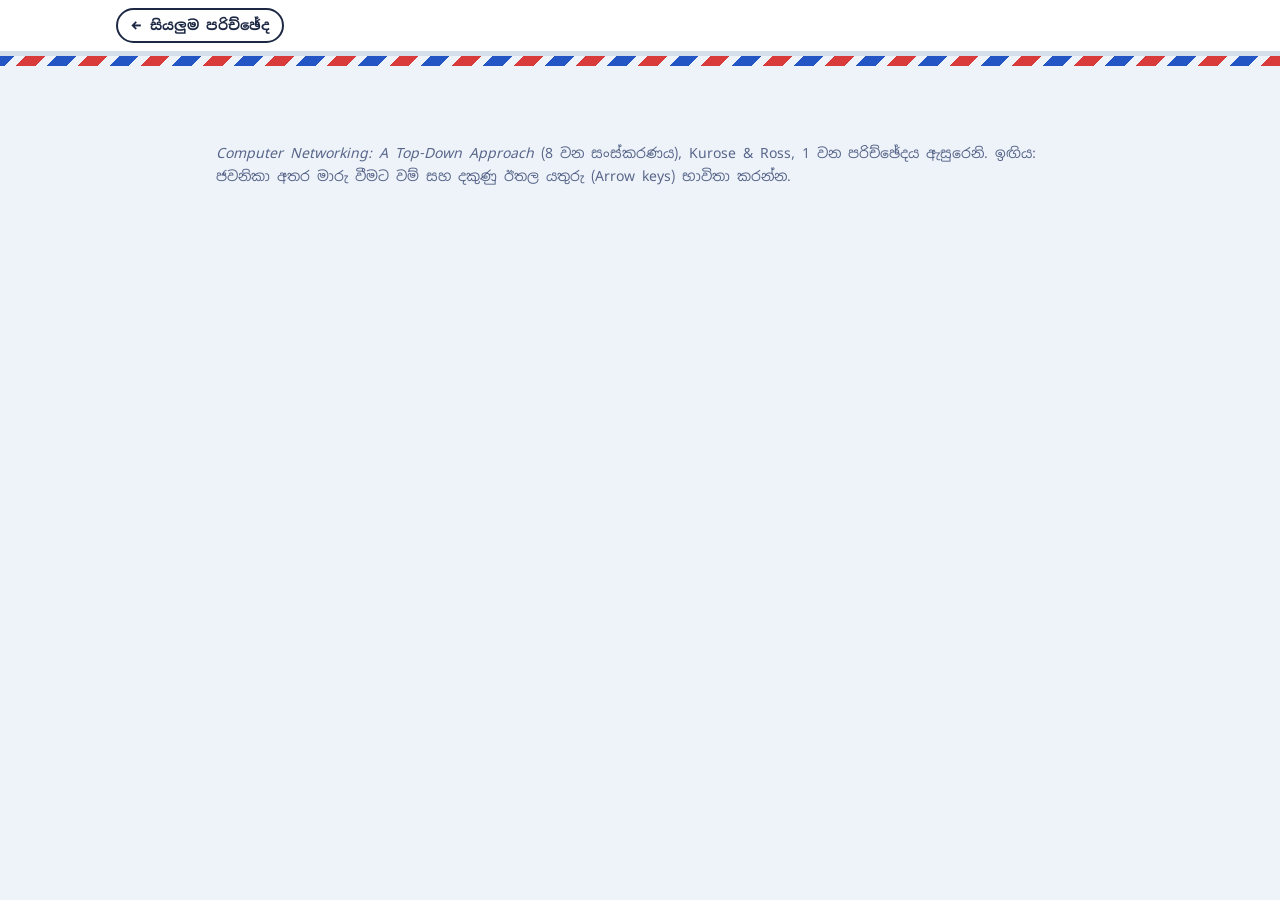
==== chapters/chapter1.html @ 5b32e83b "Update greeting from 'Hello' to 'Goodbye'" ====
<!doctype html><html lang="si"><head><meta charset=utf8><meta name=viewport content="width=device-width,initial-scale=1,viewport-fit=cover"><style>:root{color-scheme:light;box-sizing:border-box;padding-top:env(safe-area-inset-top,0px);padding-bottom:env(safe-area-inset-bottom,0px)}html{scroll-padding-top:env(safe-area-inset-top,0px)}body{margin:0;padding:0;font:14px -apple-system,BlinkMacSystemFont,sans-serif;background:#fff;color:#000}img{max-width:100%}[hidden]:not([hidden=until-found i]){display:none!important}</style>
<title>මහින්දගේ තැපැල් කාර්යාලය: 1 වන පරිච්ඡේදය</title>
<meta name="claude:viewport-fit-sides" content="cover">
<link rel="preconnect" href="https://fonts.googleapis.com">
<link rel="preconnect" href="https://fonts.gstatic.com" crossorigin>
<link rel="stylesheet" href="https://fonts.googleapis.com/css2?family=Familjen+Grotesk:wght@500;700&family=Noto+Sans+Sinhala:wght@400;500;700&family=JetBrains+Mono:wght@400;600&display=swap">
<style>
:root{
  --bg:#EEF3F9;--surface:#FFFFFF;--surface-2:#F6F9FD;--ink:#1D2944;--muted:#58668A;--line:#D5DEEB;
  --red:#D93A3A;--blue:#2356C4;--gold:#E9A92B;--green:#23946A;
  --red-soft:#FBE4E4;--blue-soft:#E2EAFB;--gold-soft:#FCF0D5;--green-soft:#DDF3EA;
  --shadow:0 2px 0 rgba(29,41,68,.08),0 14px 30px -14px rgba(29,41,68,.3);
  --f-display:"Familjen Grotesk","Noto Sans Sinhala",system-ui,sans-serif;
  --f-body:"Noto Sans Sinhala","Familjen Grotesk",system-ui,-apple-system,sans-serif;
  --f-stamp:"JetBrains Mono","Noto Sans Sinhala",ui-monospace,monospace;
}
@media (prefers-color-scheme: dark){
  :root:not([data-theme="light"]){
    --bg:#111827;--surface:#1A2336;--surface-2:#1F2A40;--ink:#E9EEF8;--muted:#9DAACA;--line:#2D3A55;
    --red:#FF6E6E;--blue:#79A2FF;--gold:#F4C35E;--green:#4CCB97;
    --red-soft:#3A1F27;--blue-soft:#1E2B4D;--gold-soft:#3A3020;--green-soft:#18352C;
    --shadow:0 2px 0 rgba(0,0,0,.3),0 14px 30px -14px rgba(0,0,0,.7);color-scheme:dark}
}
:root[data-theme="dark"]{
  --bg:#111827;--surface:#1A2336;--surface-2:#1F2A40;--ink:#E9EEF8;--muted:#9DAACA;--line:#2D3A55;
  --red:#FF6E6E;--blue:#79A2FF;--gold:#F4C35E;--green:#4CCB97;
  --red-soft:#3A1F27;--blue-soft:#1E2B4D;--gold-soft:#3A3020;--green-soft:#18352C;
  --shadow:0 2px 0 rgba(0,0,0,.3),0 14px 30px -14px rgba(0,0,0,.7);color-scheme:dark}
*{box-sizing:border-box}
@media (prefers-reduced-motion: reduce){*{animation:none!important;transition:none!important}}
body{background:var(--bg);color:var(--ink);font-family:var(--f-body);font-size:17px;line-height:1.65}
body::before{content:"";position:fixed;inset:0 0 auto;height:env(safe-area-inset-top,0px);z-index:10;background:var(--surface)}
h1,h2,h3,h4{font-family:var(--f-display);line-height:1.25;text-wrap:balance;margin:0;font-weight:700}
p{margin:0}
button{font:inherit;color:inherit}
:focus-visible{outline:3px solid var(--blue);outline-offset:2px;border-radius:6px}
.wrap{max-width:880px;margin:0 auto;padding-left:max(16px,env(safe-area-inset-left,0px));padding-right:max(16px,env(safe-area-inset-right,0px))}
.airmail{height:10px;background:repeating-linear-gradient(-45deg,var(--red) 0 14px,transparent 14px 22px,var(--blue) 22px 36px,transparent 36px 44px)}
.mono{font-family:var(--f-stamp)}
.num{font-variant-numeric:tabular-nums}
.term{font-weight:700;color:var(--blue)}
.formula{font-family:var(--f-stamp);font-weight:600;background:var(--blue-soft);color:var(--ink);padding:1px 7px;border-radius:6px}

.route{position:sticky;top:env(safe-area-inset-top,0px);z-index:20;background:var(--surface);border-bottom:1px solid var(--line)}
.route .bar{max-width:1080px;margin:0 auto;display:flex;align-items:center;gap:12px;padding-block:8px;padding-left:max(16px,env(safe-area-inset-left,0px));padding-right:max(16px,env(safe-area-inset-right,0px))}
.back{flex:none;text-decoration:none;font-weight:700;font-size:14px;color:var(--ink);border:2px solid var(--ink);border-radius:999px;padding:4px 12px;white-space:nowrap}
.back:hover{background:var(--blue-soft)}
.stops{display:flex;gap:4px;overflow-x:auto;scrollbar-width:none;flex:1;min-width:0}
.stops::-webkit-scrollbar{display:none}
.stops a{flex:none;text-decoration:none;color:var(--muted);font-weight:700;font-size:14px;padding:5px 11px;border-radius:999px;border:1.5px solid transparent;display:flex;align-items:center;gap:6px}
.stops a .dot{width:9px;height:9px;border-radius:50%;border:2px solid currentColor}
.stops a.done .dot{background:var(--green);border-color:var(--green)}
.stops a.here{color:var(--blue);border-color:var(--blue);background:var(--blue-soft)}
.progress{height:4px;background:var(--line)}
.progress i{display:block;height:100%;background:var(--red);transition:width .4s}

main{padding-block:26px 40px}
.scene{animation:enter .45s cubic-bezier(.2,.8,.2,1)}
@keyframes enter{from{opacity:0;transform:translateY(14px)}to{opacity:1;transform:none}}
.act{font-family:var(--f-stamp);text-transform:uppercase;letter-spacing:.08em;font-size:13px;color:var(--red);font-weight:700}
.scene h2{font-size:clamp(26px,4.2vw,36px);margin-top:4px}
.narr{display:grid;grid-template-columns:78px 1fr;gap:12px;align-items:end;margin-top:18px}
.narr .pip{width:78px}
.bubble{background:var(--gold-soft);border:2px solid var(--gold);border-radius:18px 18px 18px 4px;padding:12px 16px;font-weight:500;line-height:1.55}
.bubble b{font-weight:700}
.ask{margin-top:18px;background:var(--surface);border-radius:18px;box-shadow:var(--shadow);overflow:hidden}
.ask .q{padding:16px 18px 6px;font-family:var(--f-display);font-size:20px;font-weight:700}
.ask .opts{display:flex;flex-wrap:wrap;gap:8px;padding:8px 18px 16px}
.opt{cursor:pointer;border:2px solid var(--line);background:var(--surface-2);border-radius:12px;padding:8px 14px;font-weight:700;font-size:15.5px;text-align:left}
.opt:hover:not([disabled]){border-color:var(--blue)}
.opt[disabled]{cursor:default}
.opt.right{border-color:var(--green);background:var(--green-soft)}
.opt.wrong{border-color:var(--red);background:var(--red-soft)}
.opt.picked{border-color:var(--blue);background:var(--blue-soft)}
.ask .fb{padding:0 18px 16px;font-weight:700}
.ask .skip{cursor:pointer;background:none;border:0;color:var(--muted);text-decoration:underline;font-size:14px;font-weight:700;padding:0 18px 14px}
.reveal{margin-top:18px;display:flex;flex-direction:column;gap:16px;animation:unfold .55s cubic-bezier(.2,.8,.2,1)}
@keyframes unfold{from{opacity:0;transform:translateY(-10px) scaleY(.96);transform-origin:top}to{opacity:1;transform:none}}
.card{background:var(--surface);border-radius:18px;padding:20px;box-shadow:var(--shadow);min-width:0}
.card h3{font-size:20px;margin-bottom:8px}
.card .sub{color:var(--muted);font-size:15px;margin-bottom:10px}
.card p+p{margin-top:10px}
.card ul{margin:8px 0 0;padding-left:20px}
.card li+li{margin-top:4px}
.analogy{display:flex;gap:10px;align-items:flex-start;background:var(--gold-soft);border-radius:12px;padding:10px 12px;font-size:15.5px;line-height:1.5}
.analogy::before{content:"";flex:none;width:26px;height:18px;margin-top:2px;border-radius:3px;background:linear-gradient(155deg,transparent 48%,var(--gold) 49% 55%,transparent 56%),linear-gradient(25deg,transparent 48%,var(--gold) 49% 55%,transparent 56%),var(--surface);border:2px solid var(--gold)}
.keyidea{border-left:5px solid var(--blue);background:var(--blue-soft);border-radius:0 14px 14px 0;padding:12px 16px;font-weight:700}
.scene-nav{margin-top:26px;display:flex;justify-content:space-between;align-items:center;gap:10px;flex-wrap:wrap;border-top:2px dashed var(--line);padding-top:16px}
.scene-nav .count{font-family:var(--f-stamp);font-weight:700;color:var(--muted)}
.btn{cursor:pointer;border:2px solid var(--ink);background:var(--surface);border-radius:12px;padding:8px 16px;font-weight:700;font-size:15.5px;box-shadow:0 3px 0 var(--ink);transition:transform .08s,box-shadow .08s;text-decoration:none;color:var(--ink);display:inline-block}
.btn:hover{background:var(--surface-2)}
.btn:active{transform:translateY(3px);box-shadow:0 0 0 var(--ink)}
.btn.primary{background:var(--red);border-color:var(--red);color:#fff;box-shadow:0 3px 0 color-mix(in srgb,var(--red) 55%,#000)}
.btn.blue{background:var(--blue);border-color:var(--blue);color:#fff;box-shadow:0 3px 0 color-mix(in srgb,var(--blue) 55%,#000)}
.btn.small{padding:6px 12px;font-size:14px;border-radius:10px}
.btn[disabled]{opacity:.4;cursor:not-allowed}
.btn.pulse{animation:pulse 1.6s ease-in-out infinite}
@keyframes pulse{50%{box-shadow:0 3px 0 color-mix(in srgb,var(--red) 55%,#000),0 0 0 6px color-mix(in srgb,var(--red) 25%,transparent)}}

.pip{width:100%;height:auto;display:block;cursor:pointer}
.pip .arm{transform-origin:86px 92px;animation:wave 2.6s ease-in-out infinite}
.pip .bob{animation:bob 2.6s ease-in-out infinite}
@keyframes wave{0%,60%,100%{transform:rotate(0)}70%{transform:rotate(-22deg)}80%{transform:rotate(6deg)}90%{transform:rotate(-16deg)}}
@keyframes bob{0%,100%{transform:translateY(0)}50%{transform:translateY(-3px)}}
.pip.cheer .bob{animation:jump .5s ease 2}
@keyframes jump{50%{transform:translateY(-12px)}}

.cover{display:grid;grid-template-columns:1fr 220px;gap:24px;align-items:center;background:var(--surface);border-radius:22px;box-shadow:var(--shadow);overflow:hidden}
.cover .txt{padding:28px 0 28px 28px}
.cover h1{font-size:clamp(30px,5vw,48px);font-weight:700;margin-top:6px}
.cover h1 em{font-style:normal;color:var(--blue)}
.cover .lede{margin-top:12px;color:var(--muted);font-size:17.5px;max-width:52ch}
.cover .go{margin-top:20px;display:flex;gap:10px;flex-wrap:wrap}
.cover .art{padding:20px 24px 20px 0}
.cast{display:grid;grid-template-columns:repeat(auto-fit,minmax(150px,1fr));gap:10px;margin-top:18px}
.cast div{background:var(--surface);border:1.5px dashed var(--line);border-radius:12px;padding:10px 12px;font-size:14px;line-height:1.4}
.cast b{display:block;font-family:var(--f-display);font-size:16px;font-weight:700}
.cast span{color:var(--muted)}

.journey{background:var(--surface);border-radius:18px;box-shadow:var(--shadow);padding:16px 16px 14px}
.journey h3{font-size:19px;margin:2px 4px 6px}
.jv{overflow-x:auto;border-radius:12px;background:var(--surface-2)}
.jv svg{display:block;width:100%;min-width:560px;height:auto}
.jv text{font-family:var(--f-body);font-weight:700;fill:var(--ink)}
.jv .lbl{font-family:var(--f-display);font-weight:700;font-size:14px}
.jv .sublbl{font-size:12px;fill:var(--muted);font-weight:500}
.jv .lnk{stroke:var(--muted);stroke-width:3;stroke-dasharray:7 7;fill:none;opacity:.7}
.jv .lnk.hot{stroke:var(--red);opacity:1;animation:march .6s linear infinite}
@keyframes march{to{stroke-dashoffset:-14}}
.jv .lnklbl{font-size:12px;fill:var(--muted);font-weight:700}
.jv .shape{fill:var(--surface);stroke:var(--ink);stroke-width:2.5}
.jv .shape.soft{fill:var(--blue-soft);stroke:var(--blue)}
.jv .shape.danger{fill:var(--red-soft);stroke:var(--red)}
.jv .roofbar{fill:var(--blue)}
.jv .envbox{fill:var(--surface);stroke:var(--red);stroke-width:2.5}
.jv .envflap{fill:none;stroke:var(--red);stroke-width:2.5;stroke-linejoin:round}
.jv .envlbl{font-family:var(--f-stamp);font-size:12.5px;font-weight:700;fill:var(--ink);paint-order:stroke;stroke:var(--surface-2);stroke-width:5px;stroke-linejoin:round}
.jv .fxt{font-size:12.5px;font-weight:700}
.jv .pop{animation:popin .35s ease}
@keyframes popin{from{opacity:0}to{opacity:1}}
.jcap{margin-top:12px;background:var(--blue-soft);border-radius:12px;padding:12px 14px;min-height:76px;line-height:1.55}
.jcap b.n{color:var(--blue)}
.jnav{display:flex;justify-content:space-between;align-items:center;gap:10px;margin-top:12px;flex-wrap:wrap}
.dots{display:flex;gap:6px;flex-wrap:wrap}
.dots i{width:10px;height:10px;border-radius:50%;background:var(--line)}
.dots i.on{background:var(--red)}
.jbtns{display:flex;gap:8px}

.chips{display:flex;flex-wrap:wrap;gap:8px}
.chip{cursor:pointer;border:2px solid var(--line);background:var(--surface-2);border-radius:999px;padding:6px 14px;font-weight:700;font-size:14.5px}
.chip:hover{border-color:var(--blue)}
.chip[aria-pressed="true"]{border-color:var(--blue);background:var(--blue);color:#fff}
.detail{margin-top:12px;border-left:4px solid var(--red);background:var(--surface-2);border-radius:0 12px 12px 0;padding:12px 14px;min-height:90px;animation:popin .3s}
.detail h4{font-size:18px;margin-bottom:4px}
.dict{display:grid;grid-template-columns:repeat(auto-fit,minmax(170px,1fr));gap:8px}
.dict div{background:var(--surface-2);border-radius:10px;padding:8px 12px;font-size:14.5px;line-height:1.4}
.dict b{display:block;font-family:var(--f-display);font-weight:700;font-size:16px}
.dict span{color:var(--muted)}
.ctrl{display:grid;grid-template-columns:190px 1fr 100px;gap:10px;align-items:center;margin-top:8px;font-size:15px}
.ctrl label{font-weight:700}
.ctrl output{font-family:var(--f-stamp);font-weight:700;text-align:right}
input[type=range]{width:100%;accent-color:var(--blue)}
input[type=text]{width:100%;font:inherit;font-weight:700;padding:10px 12px;border-radius:12px;border:2px solid var(--line);background:var(--surface-2);color:var(--ink)}
.envs{display:flex;flex-wrap:wrap;gap:8px;margin-top:12px}
.env{position:relative;width:98px;height:64px;background:var(--surface-2);border:2px solid var(--ink);border-radius:6px;padding:20px 6px 4px;font-family:var(--f-stamp);font-size:12.5px;line-height:1.25;overflow:hidden;animation:popin .3s ease}
.env::before{content:"";position:absolute;left:-2px;right:-2px;top:-2px;height:24px;background:linear-gradient(160deg,transparent 49%,var(--ink) 50% 54%,transparent 55%) left/50% 100% no-repeat,linear-gradient(20deg,transparent 49%,var(--ink) 50% 54%,transparent 55%) right/50% 100% no-repeat}
.env .n{position:absolute;top:2px;right:4px;background:var(--red);color:#fff;font-weight:700;border-radius:4px;padding:0 4px;font-size:11px}
.env .body{white-space:pre;overflow:hidden}
.road{position:relative;height:58px;margin-top:12px;border-radius:12px;background:var(--surface-2);border:2px dashed var(--line);overflow:hidden}
.road .tag{position:absolute;font-size:12px;font-weight:700;color:var(--muted);top:4px}
.road .m{position:absolute;top:22px;left:6px;width:30px;height:21px;background:var(--surface);border:2px solid var(--red);border-radius:3px}
.road .m::after{content:"";position:absolute;inset:0;background:linear-gradient(150deg,transparent 47%,var(--red) 48% 56%,transparent 57%) left/50% 60% no-repeat,linear-gradient(30deg,transparent 47%,var(--red) 48% 56%,transparent 57%) right/50% 60% no-repeat}
.road.go .m{animation:drive var(--d,1.6s) linear forwards}
.road.go .m.wob{animation:drive var(--d,1.6s) linear forwards,wob .25s ease-in-out infinite}
@keyframes drive{from{left:6px}to{left:calc(100% - 40px)}}
@keyframes wob{50%{margin-top:-5px}}
.lane{display:grid;grid-template-columns:130px 1fr;gap:10px;align-items:center}
.lane .road{margin-top:6px;height:40px}
.lane .road .m{top:8px}
.lane b{font-size:14.5px}
.bin{display:grid;grid-template-columns:repeat(10,1fr);gap:4px;padding:8px;border:2px solid var(--ink);border-radius:12px;background:var(--surface-2);margin-top:10px}
.bin span{aspect-ratio:1;border-radius:5px;border:1.5px dashed var(--line)}
.bin span.full{background:var(--gold);border:1.5px solid var(--ink)}
.bin.overflow{border-color:var(--red);animation:shake .3s}
@keyframes shake{25%{transform:translateX(-3px)}75%{transform:translateX(3px)}}
.stats{display:grid;grid-template-columns:repeat(3,1fr);gap:8px;margin-top:10px}
.stat{background:var(--surface-2);border-radius:10px;padding:8px 10px}
.stat b{display:block;font-family:var(--f-stamp);font-size:22px}
.stat small{color:var(--muted);font-size:12.5px;font-weight:700}
.stat.bad b{color:var(--red)} .stat.good b{color:var(--green)}
.svgbox{overflow-x:auto;background:var(--surface-2);border-radius:12px;margin-top:10px}
.svgbox svg{display:block;width:100%;max-width:720px;margin:0 auto;height:auto}
.svgbox text{font-family:var(--f-body);font-weight:700;fill:var(--ink)}
.dbars{display:flex;flex-direction:column;gap:8px;margin-top:12px}
.dbar{display:grid;grid-template-columns:118px 1fr 96px;gap:8px;align-items:center;font-size:14px;font-weight:700}
.dbar .track{height:16px;background:var(--surface-2);border-radius:99px;overflow:hidden;border:1px solid var(--line)}
.dbar .fill{height:100%;border-radius:99px;transition:width .25s}
.dbar output{font-family:var(--f-stamp);text-align:right}
.total{margin-top:12px;font-weight:700;font-size:18px;display:flex;justify-content:space-between;border-top:2px dashed var(--line);padding-top:10px}
.layers{display:flex;flex-direction:column;gap:6px}
.layer{cursor:pointer;text-align:left;border:2px solid var(--line);background:var(--surface-2);border-radius:12px;padding:10px 14px;display:grid;grid-template-columns:150px 1fr;gap:10px;align-items:center}
.layer b{font-family:var(--f-display);font-size:17px;font-weight:700}
.layer small{color:var(--muted);font-size:14px;line-height:1.4}
.layer[aria-expanded="true"]{border-color:var(--blue);background:var(--blue-soft)}
.layer .more{grid-column:1/-1;font-size:15px;line-height:1.5}
.encap{margin-top:12px;min-height:120px;display:flex;align-items:center;justify-content:center;background:var(--surface-2);border-radius:12px;padding:12px;overflow-x:auto}
.box{border:2.5px solid;border-radius:10px;padding:6px 8px 8px;display:flex;gap:6px;align-items:stretch;animation:popin .3s}
.box>.h{writing-mode:vertical-rl;transform:rotate(180deg);font-family:var(--f-stamp);font-weight:700;font-size:12px;padding:4px 2px;border-radius:5px;color:#fff;text-align:center}
.box.m{border-color:var(--gold);background:var(--gold-soft);font-weight:700;padding:12px 16px;align-items:center}
.box.t{border-color:var(--green)} .box.t>.h{background:var(--green)}
.box.n{border-color:var(--blue)} .box.n>.h{background:var(--blue)}
.box.lk{border-color:var(--red)} .box.lk>.h{background:var(--red)}
.bits{font-family:var(--f-stamp);font-weight:700;font-size:15px;letter-spacing:.08em;word-break:break-all;color:var(--muted)}
.flow{display:flex;flex-wrap:wrap;gap:6px;align-items:center;font-weight:700;font-size:14.5px}
.flow span{background:var(--surface-2);border:1.5px solid var(--line);border-radius:8px;padding:3px 9px}
.flow i{font-style:normal;color:var(--muted)}
table.trace{border-collapse:collapse;width:100%;min-width:560px;font-size:14px}
table.trace th{text-align:left;color:var(--muted);padding:6px}
table.trace td{padding:6px;border-top:1px dashed var(--line)}
table.trace tr[data-i]{cursor:pointer}
table.trace tr[data-i]:hover{background:var(--surface-2)}
.timeline{display:grid;grid-template-columns:repeat(5,1fr);gap:10px}
.era{cursor:pointer;background:var(--surface);border:2px solid var(--line);border-radius:6px;padding:12px 8px;text-align:center;position:relative}
.era::after{content:"";position:absolute;inset:4px;border:1.5px dashed var(--line);border-radius:3px;pointer-events:none}
.era b{display:block;font-family:var(--f-display);font-size:16px;color:var(--red)}
.era small{display:block;font-size:12.5px;color:var(--muted);line-height:1.3;margin-top:4px}
.era[aria-pressed="true"]{border-color:var(--red);transform:rotate(-2deg);background:var(--red-soft)}
.stampgrid{display:flex;gap:8px;flex-wrap:wrap}
.pstamp{width:54px;height:54px;border-radius:50%;border:2px dashed var(--line);display:grid;place-items:center;font-family:var(--f-stamp);font-weight:700;font-size:11px;color:var(--muted);text-align:center;line-height:1.1}
.pstamp.on{border:2px solid var(--green);color:var(--green);background:var(--green-soft);transform:rotate(-8deg)}
footer{padding-block:10px 40px;color:var(--muted);font-size:14px}

@media (max-width:700px){
  .cover{grid-template-columns:1fr}
  .cover .txt{padding:22px 20px 0}
  .cover .art{padding:0 20px 20px;max-width:200px}
  .ctrl{grid-template-columns:1fr 90px}
  .ctrl input{grid-column:1/-1;grid-row:2}
  .layer{grid-template-columns:1fr}
  .timeline{grid-template-columns:repeat(2,1fr)}
  .narr{grid-template-columns:60px 1fr}
  .narr .pip{width:60px}
  .dbar{grid-template-columns:90px 1fr 80px}
  .lane{grid-template-columns:90px 1fr}
}
</style></head><body>

<svg width="0" height="0" style="position:absolute" aria-hidden="true">
  <defs>
    <g id="pip-art">
      <g class="bob">
        <rect x="44" y="120" width="13" height="30" rx="4" fill="#1D2944"/>
        <rect x="63" y="120" width="13" height="30" rx="4" fill="#1D2944"/>
        <ellipse cx="49" cy="151" rx="11" ry="5" fill="#111"/>
        <ellipse cx="71" cy="151" rx="11" ry="5" fill="#111"/>
        <rect x="36" y="74" width="48" height="54" rx="14" fill="#2356C4" stroke="#1D2944" stroke-width="2.5"/>
        <rect x="58" y="76" width="4" height="50" fill="#1A3F93"/>
        <circle cx="54" cy="92" r="2" fill="#F4C35E"/><circle cx="54" cy="104" r="2" fill="#F4C35E"/>
        <path d="M40 78 L80 120" stroke="#8A5A1E" stroke-width="5" stroke-linecap="round"/>
        <rect x="66" y="106" width="34" height="28" rx="6" fill="#E9A92B" stroke="#1D2944" stroke-width="2.5"/>
        <rect x="72" y="98" width="22" height="14" rx="1.5" fill="#fff" stroke="#1D2944" stroke-width="2" transform="rotate(-8 83 105)"/>
        <path d="M73 100 L83 107 L93 99" fill="none" stroke="#D93A3A" stroke-width="1.8" transform="rotate(-8 83 105)"/>
        <rect x="66" y="106" width="34" height="9" rx="4" fill="#C98A16" stroke="#1D2944" stroke-width="2.5"/>
        <rect x="26" y="80" width="13" height="36" rx="6" fill="#2356C4" stroke="#1D2944" stroke-width="2.5"/>
        <circle cx="32" cy="118" r="6" fill="#F3C9A2" stroke="#1D2944" stroke-width="2"/>
        <g class="arm">
          <rect x="81" y="58" width="13" height="36" rx="6" fill="#2356C4" stroke="#1D2944" stroke-width="2.5" transform="rotate(-28 87 92)"/>
          <circle cx="104" cy="62" r="6.5" fill="#F3C9A2" stroke="#1D2944" stroke-width="2"/>
        </g>
        <path d="M37 44 Q34 70 44 72 L46 50 Z" fill="#8A5A1E" stroke="#1D2944" stroke-width="2"/>
        <path d="M83 44 Q86 70 76 72 L74 50 Z" fill="#8A5A1E" stroke="#1D2944" stroke-width="2"/>
        <circle cx="60" cy="50" r="24" fill="#F3C9A2" stroke="#1D2944" stroke-width="2.5"/>
        <circle cx="51" cy="50" r="2.8" fill="#1D2944"/><circle cx="69" cy="50" r="2.8" fill="#1D2944"/>
        <circle cx="45" cy="58" r="4" fill="#F09B8A" opacity=".7"/><circle cx="75" cy="58" r="4" fill="#F09B8A" opacity=".7"/>
        <path d="M52 62 Q60 69 68 62" fill="none" stroke="#1D2944" stroke-width="2.2" stroke-linecap="round"/>
        <path d="M34 40 Q36 18 60 18 Q84 18 86 40 Z" fill="#2356C4" stroke="#1D2944" stroke-width="2.5"/>
        <rect x="35" y="34" width="50" height="8" fill="#D93A3A" stroke="#1D2944" stroke-width="2"/>
        <path d="M30 42 Q60 50 92 42 L90 46 Q60 54 30 46 Z" fill="#1D2944"/>
        <circle cx="60" cy="27" r="4.5" fill="#F4C35E" stroke="#1D2944" stroke-width="1.5"/>
      </g>
    </g>
  </defs>
</svg>

<nav class="route" aria-label="පරිච්ඡේද කොටස්">
  <div class="bar">
    <a class="back" href="../index.html">&larr; සියලුම පරිච්ඡේද</a>
    <div class="stops" id="stops"></div>
  </div>
  <div class="progress"><i id="prog" style="width:0"></i></div>
</nav>
<div class="airmail"></div>

<main><div class="wrap" id="stage"></div></main>

<footer><div class="wrap"><i>Computer Networking: A Top-Down Approach</i> (8 වන සංස්කරණය), Kurose &amp; Ross, 1 වන පරිච්ඡේදය ඇසුරෙනි. ඉඟිය: ජවනිකා අතර මාරු වීමට වම් සහ දකුණු ඊතල යතුරු (Arrow keys) භාවිතා කරන්න.</div></footer>

<script>
(function(){
const $=(s,r=document)=>r.querySelector(s), $$=(s,r=document)=>[...r.querySelectorAll(s)];
const store={get(k){try{return JSON.parse(localStorage.getItem(k))}catch(e){return null}},set(k,v){try{localStorage.setItem(k,JSON.stringify(v))}catch(e){}}};
const reduce=matchMedia('(prefers-reduced-motion: reduce)').matches;
const NS='http://www.w3.org/2000/svg';
function el(tag,attrs,txt,parent){const e=document.createElementNS(NS,tag);for(const k in attrs)e.setAttribute(k,attrs[k]);if(txt!=null)e.textContent=txt;if(parent)parent.appendChild(e);return e}
const PIP='<svg class="pip" viewBox="0 0 120 160" role="img" aria-label="තැපැල්කරු මහින්ද. ඉඟියක් සඳහා ක්ලික් කරන්න."><use href="#pip-art"/></svg>';
function cheer(svg){if(!svg)return;svg.classList.remove('cheer');void svg.getBoundingClientRect();svg.classList.add('cheer')}

function envelope(g,x,y,cls){const e=el('g',{transform:`translate(\${x-17},${y-12})`,class:cls||''},null,g);el('rect',{width:34,height:24,rx:3,class:'envbox'},null,e);el('path',{d:'M1 2 L17 14 L33 2',class:'envflap'},null,e);return e}
function drawNode(g,n){
  const k=n.kind,x=n.x,y=n.y;let ly=y+46;
  if(k==='home'){el('rect',{x:x-28,y:y-14,width:56,height:38,rx:3,class:'shape'},null,g);el('path',{d:`M${x-36} ${y-12} L${x} ${y-42} L${x+36} ${y-12} Z`,class:'shape danger'},null,g);el('rect',{x:x-7,y:y+6,width:14,height:18,class:'shape soft'},null,g);ly=y+44}
  else if(k==='office'){el('rect',{x:x-42,y:y-30,width:84,height:62,rx:6,class:'shape'},null,g);el('rect',{x:x-48,y:y-40,width:96,height:12,rx:2,class:'roofbar'},null,g);ly=y+52}
  else if(k==='pc'){el('rect',{x:x-32,y:y-26,width:64,height:44,rx:7,class:'shape'},null,g);el('rect',{x:x-5,y:y+18,width:10,height:10,fill:'var(--ink)'},null,g);el('rect',{x:x-20,y:y+27,width:40,height:6,rx:3,fill:'var(--ink)'},null,g);ly=y+52}
  else if(k==='isp'){el('ellipse',{cx:x,cy:y,rx:62,ry:28,class:'shape soft'},null,g);ly=y+46}
  else if(k==='person'){el('circle',{cx:x,cy:y-16,r:12,class:'shape danger'},null,g);el('path',{d:`M${x-20} ${y+20} Q${x} ${y-14}${x+20} ${y+20} Z`,class:'shape danger'},null,g);ly=y+38}
  else if(k==='small'){el('rect',{x:x-18,y:y-13,width:36,height:24,rx:5,class:'shape danger'},null,g);ly=y+28}
  if(n.inside)el('text',{x,y:y+(k==='isp'?5:4),'text-anchor':'middle',class:'lbl'},n.inside,g);
  if(n.label)el('text',{x,y:n.ly||ly,'text-anchor':'middle',class:'lbl'},n.label,g);
  if(n.sub)el('text',{x,y:(n.ly||ly)+17,'text-anchor':'middle',class:'sublbl'},n.sub,g);
}
function journey(host,cfg){
  const W=cfg.w||720,H=cfg.h||260;
  host.className='journey';
  host.innerHTML=(cfg.title?`<h3>${cfg.title}</h3>`:'')+`<div class="jv"><svg viewBox="0 0 \${W} ${H}" role="img" aria-label="${cfg.title||'සජීවීකරණ රූපසටහන'}"></svg></div><p class="jcap" aria-live="polite"></p><div class="jnav"><div class="dots"></div><div class="jbtns"><button class="btn small jb" type="button">ආපසු</button><button class="btn small primary jf" type="button">ඊළඟ පියවර</button></div></div>`;
  const svg=$('svg',host),gl=el('g',{},null,svg),gn=el('g',{},null,svg),gfx=el('g',{},null,svg),genv=el('g',{},null,svg);
  const nodes={};cfg.nodes.forEach(n=>nodes[n.id]=n);
  const pt=s=>{if(s==null)return null;if(typeof s==='string'){const n=nodes[s];return{x:n.x,y:n.y+(n.ey||0)}}if(Array.isArray(s)){const a=pt(s[0]),b=pt(s[1]);return{x:a.x+(b.x-a.x)*s[2],y:a.y+(b.y-a.y)*s[2]}}return s};
  const lines=(cfg.links||[]).map(l=>{const a=pt(l[0]),b=pt(l[1]);const ln=el('line',{x1:a.x,y1:a.y,x2:b.x,y2:b.y,class:'lnk'},null,gl);if(l[2])el('text',{x:(a.x+b.x)/2,y:(a.y+b.y)/2-(l[3]||12),'text-anchor':'middle',class:'lnklbl'},l[2],gl);return ln});
  if(cfg.decor)cfg.decor({add:(t,a,x)=>el(t,a,x,gn)});
  cfg.nodes.forEach(n=>drawNode(gn,n));
  const env=envelope(genv,0,0);const envLbl=el('text',{x:17,y:-8,'text-anchor':'middle',class:'envlbl'},'',env);
  let cur=pt(cfg.start||null),i=-1,raf;
  const place=p=>{env.setAttribute('transform',`translate(${p.x-17},${p.y-12})`)};
  const api={add:(t,a,x)=>{const e=el(t,a,x,gfx);return e},env:(x,y,c)=>{const e=envelope(gfx,x,y,'pop');if(c)e.querySelectorAll('.envbox,.envflap').forEach(z=>z.style.stroke=c);return e},pt,svg:gfx};
  const cap=$('.jcap',host),dots=$('.dots',host),bB=$('.jb',host),bF=$('.jf',host);
  dots.innerHTML=cfg.steps.map(()=>'<i></i>').join('');
  function animate(path){cancelAnimationFrame(raf);const pts=path.filter(Boolean);if(!pts.length)return;
    if(reduce||!cur||pts.length===1&&pts[0].x===cur.x&&pts[0].y===cur.y){cur=pts[pts.length-1];place(cur);return}
    const seq=[cur,...pts];const lens=[];let tot=0;for(let k=1;k<seq.length;k++){const d=Math.hypot(seq[k].x-seq[k-1].x,seq[k].y-seq[k-1].y);lens.push(d);tot+=d}
    const dur=Math.min(1700,380+tot*1.7);const t0=performance.now();
    const tick=now=>{let f=Math.min(1,(now-t0)/dur);f=f<.5?2*f*f:1-Math.pow(-2*f+2,2)/2;let d=f*tot,k=0;while(k<lens.length-1&&d>lens[k]){d-=lens[k];k++}
      const a=seq[k],b=seq[k+1],r=lens[k]?d/lens[k]:1;cur={x:a.x+(b.x-a.x)*r,y:a.y+(b.y-a.y)*r};place(cur);if(f<1)raf=requestAnimationFrame(tick)};
    raf=requestAnimationFrame(tick)}
  function go(k,jump){const back=k<i;i=k;const st=cfg.steps[i];
    cap.innerHTML=`<b class="n">\${i+1}.</b> `+st.text;
    lines.forEach(l=>l.classList.remove('hot'));(st.hl||[]).forEach(j=>lines[j]&&lines[j].classList.add('hot'));
    gfx.innerHTML='';
    envLbl.textContent=st.label!=null?st.label:(cfg.label||'');
    if(st.pos===null){env.style.display='none'}else{env.style.display='';
      if(st.from!=null&&!back){cur=pt(st.from);place(cur)}
      const target=pt(st.pos);
      if(back||jump||!cur){cancelAnimationFrame(raf);cur=target;place(cur)}else animate([...(st.via||[]).map(pt),target])}
    if(st.fx)st.fx(api);
    if(cfg.onStep)cfg.onStep(i,st);
    $$('i',dots).forEach((d,j)=>d.classList.toggle('on',j<=i));
    bB.disabled=i===0;bF.textContent=i===cfg.steps.length-1?'නැවත බලන්න':'ඊළඟ පියවර';bF.classList.toggle('pulse',i===0)}
  bF.addEventListener('click',()=>{if(i===cfg.steps.length-1){cur=pt(cfg.start||null);go(0,!cfg.start);if(cfg.start){const s=cfg.steps[0];cur=pt(cfg.start);place(cur);animate([pt(s.pos)])}}else go(i+1)});
  bB.addEventListener('click',()=>go(i-1));
  if(cur)place(cur);
  go(0,!cfg.start);
  if(cfg.start&&cfg.steps[0].pos){cur=pt(cfg.start);place(cur);animate([pt(cfg.steps[0].pos)])}
  return {go};
}

const ACTS=[['intro','ආරම්භය'],['internet','අන්තර්ජාලය'],['protocols','නියමාවලි'],['edge','ජාල අද්දර'],['core','ජාල හරය'],['performance','ප්‍රමාදයන්'],['security','ආරක්ෂාව'],['layers','ස්තර'],['history','ඉතිහාසය'],['quiz','ප්‍රශ්නාවලිය']];
const facts=["Packet එකක් යනු ලිපියකි. දිගු පණිවිඩයක් ලිපි කිහිපයකට බෙදනු ලැබේ.","Routers යනු තේරීම් කාර්යාල වේ: ඒ සෑම එකක්ම තීරණය කරන්නේ ඊළඟ නැවතුම පමණි.","Store-and-forward: රවුටරයක් ලිපියක් ඉදිරියට යැවීමට පෙර සම්පූර්ණ ලිපියම ලැබෙන තෙක් බලා සිටියි.","සම්ප්‍රේෂණ ප්‍රමාදය (Transmission delay) L/R වේ: වෑන් රථයට පැටවීම. ප්‍රචාරණ ප්‍රමාදය (Propagation delay) d/s වේ: පාර දිගේ ධාවනය කිරීම.","Throughput තීරණය වන්නේ මාර්ගයේ ඇති මන්දගාමීම පාර අනුවය.","Encapsulation යනු එක් ස්තරයකට එක බැගින් ලියුම් කවරයක් තුළ තවත් ලියුම් කවරයක් බැහැලීමයි.","1972 දී ARPAnet හි තිබුණේ නෝඩ් 15 ක් පමණි."];
let fi=0;

const S=[];
S.push({act:'intro',cover:true,html:`
<div class="cover">
  <div class="txt">
    <div class="act">පරිගණක ජාලකරණය · 1 වන පරිච්ඡේදය · හැඳින්වීම</div>
    <h1>අන්තර්ජාලය යනු යෝධ <em>තැපැල් කාර්යාලයකි</em>.</h1>
    <p class="lede">අනුරට ලෝකයේ අනෙක් කෙළවරේ සිටින ඔහුගේ මිතුරා වන රනිල්ට ලිපියක් යැවීමට අවශ්‍යයි. තැපැල්කරු මහින්දගේ මගපෙන්වීම යටතේ ඔබ එම ලිපිය පසුපස ගොස්, වරකට එක් නැවතුමක් බැගින් අන්තර්ජාලය ක්‍රියා කරන ආකාරය සොයා ගනු ඇත.</p>
    <div class="go"><button class="btn primary pulse" data-next type="button">කතාව අරඹන්න</button></div>
  </div>
  <div class="art">\${PIP}</div>
</div>
<div class="cast">
  <div><b>ලිපිය (Letter)</b><span>දත්ත පැකට්ටුවක් (Packet)</span></div>
  <div><b>තේරීම් කාර්යාලය</b><span>රවුටරයක් (Router)</span></div>
  <div><b>නිවස</b><span>ධාරකයක් (Host / End system)</span></div>
  <div><b>මාර්ගය</b><span>සබඳතාවයක් (Link)</span></div>
  <div><b>තැපැල් සමාගම</b><span>ISP ආයතනයක්</span></div>
  <div><b>තැපැල් නීති</b><span>නියමාවලි (Protocols)</span></div>
</div>`});

S.push({act:'internet',title:'රනිල්ට ලිපියක්',
 say:"අනුර ජීවත් වන්නේ එක් පළාතක. රනිල් ජීවත් වන්නේ තවත් දුර පළාතක. අනුර පණිවිඩයක් ටයිප් කර Send බොත්තම ඔබයි. අපි එය පසුපස යාමට පෙර අනුමානයක් කරමු.",
 ask:{q:"අනුරගේ ලිපිය හැසිරවීමට විවිධ ආයතන කීයක් සම්බන්ධ වේ යැයි ඔබ සිතනවාද?",opts:["එක් අන්තර්ජාල සමාගමක් පමණි","වැඩිම වුවහොත් දෙකක්","එකිනෙකා සමඟ සහයෝගයෙන් කටයුතු කරන ආයතන කිහිපයක්"],correct:2,why:"අපි ලිපිය පසුපස ගොස් ගණන් කර බලමු."},
 init(r){const d=document.createElement('div');r.appendChild(d);journey(d,{title:"අනුරගේ ලිපිය ලෝකය හරහා ගමන් කරයි",start:'a',h:250,
  nodes:[{id:'a',x:70,y:150,kind:'home',label:"අනුරගේ නිවස",sub:'ගෘහස්ථ ජාලය'},{id:'l',x:220,y:150,kind:'office',label:'ප්‍රාදේශීය ISP',sub:'ප්‍රවේශ ජාලය'},{id:'g',x:360,y:66,kind:'isp',inside:'ගෝලීය ISP',label:'',sub:''},{id:'r',x:500,y:150,kind:'office',label:"රනිල්ගේ ISP",sub:'ප්‍රවේශ ජාලය'},{id:'b',x:650,y:150,kind:'home',label:"රනිල්ගේ නිවස",sub:'ගෘහස්ථ ජාලය'}],
  links:[['a','l','link'],['l','g',''],['g','r',''],['r','b','link']],
  steps:[
   {pos:'a',text:"අනුර තම ලැප්ටොප් පරිගණකයෙන් ලිපිය ලියයි. ලැප්ටොප් එක යනු ඔහුගේ නිවසේ ජාලය තුළ අන්තර්ජාලයේ <b>අද්දර (Edge)</b> පිහිටි <span class='term'>ධාරකයකි (Host / End system)</span>."},
   {pos:['a','l',.5],hl:[0],text:"මහින්ද එය තඹ, ෆයිබර් හෝ රේඩියෝ තරංගවලින් සෑදුණු <span class='term'>සබඳතාවයක් (Link)</span> දිගේ අනුරගේ ප්‍රාදේශීය තැපැල් සමාගම වන <b>Access ISP</b> වෙත රැගෙන යයි."},
   {pos:'l',text:"ප්‍රාදේශීය කාර්යාලයේදී, <span class='term'>රවුටරයක් (Router)</span> ලිපිනය කියවයි. රනිල් සිටින්නේ දුර බැවින් එය ලිපිය ඉහළ ජාලයට යොමු කරයි."},
   {pos:'g',hl:[1],text:"ප්‍රාදේශීය ISP ආයතන දුර බැහැරට තැපැල් ගෙන යාමට විශාල ISP ආයතනවලට මුදල් ගෙවයි. <b>ගෝලීය, Tier-1 ISP</b> ආයතනයක් ලිපිය සාගරය හරහා රැගෙන යයි."},
   {pos:'r',hl:[2],text:"ගෝලීය ISP ආයතනය එය <b>රනිල්ගේ</b> Access ISP වෙත භාර දෙයි. එය නැවතත් වෙනත් සමාගමකි!"},
   {pos:'b',hl:[3],text:"ලිපිය භාර දුන්නා! විවිධ සමාගම්වලට අයත් අවම වශයෙන් වෙනම ජාල හතරක්වත් එකට වැඩ කළේය. අන්තර්ජාලය <b>ජාලයන්ගේ ජාලයක් (Network of networks)</b> ලෙස හඳුන්වන්නේ එබැවිනි."}]})}
});

S.push({act:'internet',title:'අනුර කිසිවිටෙකත් පාරක් දුටුවේ නැත',
 say:"මෙන්න පුදුම සහගත දෙයක්. අනුර කිසිදු මාර්ගයක් හෝ තේරීම් කාර්යාලයක් තෝරා ගත්තේ නැත. ඒවා පවතින බවවත් ඔහු දැන සිටියේ නැත.",
 ask:{q:"එසේනම් අනුරගේ යෙදුමට (App) අන්තර්ජාලයෙන් සැබවින්ම අවශ්‍ය වූයේ කුමක්ද?",opts:["සෑම රවුටරයකම සිතියමක්","ලිපිය භාර දී එය නිසි තැනට යනු ඇතැයි විශ්වාස කළ හැකි ක්‍රමයක්","රනිල් වෙත ඔහුගේම කේබලයක්"],correct:1,why:"හරියටම තැපැල් පෙට්ටියකට ලිපියක් දමනවා වගේමයි."},
 html:`<div class="card"><h3>අන්තර්ජාලය දෙස බැලිය හැකි ආකාර දෙකක්</h3>
  <p><b>අංගෝපාංග දැක්ම (Nuts-and-bolts view):</b> සම්බන්ධිත පරිගණක උපාංග බිලියන ගණනක් (Hosts), පැකට් ඉදිරියට යවන <b>Packet switches</b> (රවුටර සහ ස්විච), <b>සන්නිවේදන සබඳතා (Communication links)</b> (ෆයිබර්, තඹ, රේඩියෝ, චන්ද්‍රිකා; ඒවායේ සම්ප්‍රේෂණ වේගය <b>Bandwidth</b> වේ), සහ එක් ආයතනයක් මගින් පාලනය වන <b>ජාල (Networks)</b>.</p>
  <p><b>සේවා දැක්ම (Services view):</b> අන්තර්ජාලය යනු වෙබ්, වීඩියෝ, විද්‍යුත් තැපෑල, ක්‍රීඩා වැනි <b>යෙදුම් සඳහා සේවා සපයන යටිතල පහසුකමකි</b>. එය යවන සහ ලබන යෙදුම්වලට අන්තර්ජාල ප්‍රවාහන සේවාව හා සම්බන්ධ වීමට <b>ක්‍රමලේඛන අතුරුමුහුණතක් (Sockets / API)</b> ලබා දෙයි.</p></div>
  <div class="analogy">උපන්දින සුබපැතුම් පතක් යැවීමට ඔබ පාරවල් හදන්නේ නැත. ඔබ එය තැපැල් පෙට්ටියකට දමා බෙදාහැරීමේ සේවාවක් තෝරා ගනී. යෙදුම් (Apps) අන්තර්ජාලය සමඟ කරන්නේ ද එයමයි.</div>
  <div class="card"><h3>මහින්දගේ තැපැල් ශබ්දකෝෂය</h3>
  <div class="dict"><div><b>Host / End system</b><span>නිවසක්: ලැප්ටොප්, දුරකථන, සර්වර්</span></div><div><b>Router / Switch</b><span>තේරීම් කාර්යාලයක්</span></div><div><b>Link</b><span>මාර්ගයක්</span></div><div><b>Bandwidth</b><span>මාර්ගයක තත්පරයකට ගෙන යා හැකි බිටු (ලිපි) ගණන</span></div><div><b>ISP</b><span>තැපැල් සමාගමක්</span></div><div><b>RFC / IETF</b><span>නීති පොත් සහ ඒවා ලියන කමිටුව</span></div></div></div>`});

S.push({act:'protocols',title:'ආයුබෝවන්... හලෝ?',
 say:"සිතන්න අනුර රනිල්ට \"ආයුබෝවන්\" කියා පවසන අතර, රනිල් නිහඬව ඔහු දෙස බලා සිටියි.",
 ask:{q:"ඔබ අනුර වූවා නම් ඔබ කුමක් කරයිද?",opts:["කෙසේ හෝ දිගටම කතා කරයි","නැවත උත්සාහ කරයි, නැතහොත් අත්හරියි","සදහටම බලා සිටියි"],why:"ඔබ කුමක් තෝරා ගත්තද, පිළිතුරක් නොලැබෙන විට කළ යුතු දේ පිළිබඳ නොලියූ නීතියක් ඔබ අනුගමනය කළේය. පරිගණකවලට එම නීති ලිඛිතව තිබීම අවශ්‍ය වේ."},
 init(r){const d=document.createElement('div');r.appendChild(d);journey(d,{title:'ඉදිරියට සහ ආපසු යන ලිපි',start:'a',h:200,
  nodes:[{id:'a',x:110,y:110,kind:'pc',label:'අනුර'},{id:'b',x:610,y:110,kind:'pc',label:'රනිල්'}],links:[['a','b','']],
  steps:[
   {pos:'b',label:'ආයුබෝවන්',hl:[0],text:"මුලින්ම <b>මිනිස්</b> නියමාවලියක්. අනුර සුබපැතුමකින් ආරම්භ කරයි."},
   {pos:'a',label:'ආයුබෝවන්',hl:[0],text:"රනිල් බලාපොරොත්තු වූ පරිදිම සුබපැතුමෙන් පිළිතුරු දෙයි."},
   {pos:'b',label:'වෙලාව කීයද?',hl:[0],text:"අනුර ඉල්ලීමක් යවයි."},
   {pos:'a',label:'2:00',hl:[0],text:"රනිල් පිළිතුරු දෙයි. සෑම පණිවිඩයකටම අනුර බලාපොරොත්තු වූ පිළිතුර සහ ක්‍රියාව ලැබුණි."},
   {pos:'b',label:'TCP සම්බන්ධතා ඉල්ලීම',hl:[0],text:"දැන් <b>ජාල</b> අනුවාදය. අනුරගේ ලැප්ටොප් එක රනිල්ගේ වෙබ් සර්වරයෙන් TCP සම්බන්ධතාවයක් විවෘත කිරීමට අසයි."},
   {pos:'a',label:'TCP සම්බන්ධතා ප්‍රතිචාරය',hl:[0],text:"සර්වරය එකඟ වේ. පරිගණක දෙක දැන් 'ආයුබෝවන්' කියා ගත්තා."},
   {pos:'b',label:'GET /kurose_ross',hl:[0],text:"අනුරගේ බ්‍රවුසරය ඉල්ලීමක් යවයි: <span class='formula'>GET http://gaia.cs.umass.edu/kurose_ross</span>"},
   {pos:'a',label:'<file>',hl:[0],text:"සර්වරය වෙබ් පිටුව ආපසු එවයි. මිනිසුන්ගේ රටාවමයි: නිශ්චිත පණිවිඩ, සහ ඒවා ලැබුණු විට ගන්නා නිශ්චිත ක්‍රියාමාර්ග."}]});
  const k=document.createElement('div');k.className='keyidea';k.innerHTML="<b>නියමාවලියක් (Protocol)</b> මගින් ජාල ඒකක අතර යවන සහ ලබන <b>පණිවිඩවල ආකෘතිය (Format) සහ අනුපිළිවෙල (Order)</b> මෙන්ම පණිවිඩයක් යැවූ විට හෝ ලැබුණු විට <b>ගන්නා ක්‍රියාමාර්ග (Actions)</b> නිර්වචනය කරයි. HTTP, TCP, IP, WiFi, 4G/5G, Ethernet යනාදිය මීට උදාහරණ වේ.";r.appendChild(k)}
});

const ACCESS=[
 ['කේබල් (HFC)',"රූපවාහිනී කේබලය හරහා දත්ත ගෙන යන Hybrid fiber-coax. විවිධ සංඛ්‍යාත කලාපවල විවිධ නාලිකා වෙන් කරන <b>FDM (Frequency Division Multiplexing)</b> භාවිතා කරයි. අසමමිතික වේගයක් ඇත: ඩවුන්ලෝඩ් 40 Mbps සිට 1.2 Gbps දක්වා, අප්ලෝඩ් 30 සිට 100 Mbps දක්වා. නිවාස සියල්ලම කේබල් මධ්‍යස්ථානය දක්වා මාර්ගය <b>හවුලේ භාවිතා කරයි</b>.","වීදියේ සියලුම නිවාස එකම තැපැල් වෑන් රථයක් හවුලේ භාවිතා කරනවා වැනිය."],
 ['DSL',"මධ්‍යම කාර්යාලයේ DSLAM වෙත පවතින <b>දුරකථන රැහැනම</b> භාවිතා කරයි. දත්ත අන්තර්ජාලයටත්, හඬ දුරකථන ජාලයටත් යයි. ඩවුන්ලෝඩ් 24–52 Mbps, අප්ලෝඩ් 3.5–16 Mbps වන අතර මෙම මාර්ගය ඔබට පමණක් <b>වෙන් වූ (Dedicated)</b> එකකි.","දුරකථන සමාගම තැනූ පාරේම ඔබට වෙන්වූ පුද්ගලික මංතීරුවක් වැනිය."],
 ['ගෘහස්ථ ජාලය (Home network)',"රැහැන්ගත සහ රැහැන් රහිත උපාංග WiFi Access Point එකකට සහ රවුටරයකට සම්බන්ධ වන අතර, එය කේබල් හෝ DSL මොඩමයක් හරහා ප්‍රධාන කාර්යාලයට සම්බන්ධ වේ.","නිවසේ ආලින්දයේ ඇති ලියුම් තැටිය වීදියේ තැපැල් පෙට්ටියට හිස් කරනවා වැනිය."],
 ['රැහැන් රහිත (Wireless)',"<b>හවුල් (Shared)</b> රැහැන් රහිත ජාලයක් <b>මූලික මධ්‍යස්ථානයක් (Base station / Access point)</b> හරහා උපාංග රවුටරයකට සම්බන්ධ කරයි. WiFi ගොඩනැගිල්ලක් ආවරණය කරයි (11–450 Mbps); 4G/5G සෙලියුලර් කිලෝමීටර දස ගණනක් ආවරණය කරයි.","ඔබ කොතැනක සිටියත් ඔබව සොයාගෙන එන බයිසිකල් තැපැල්කරුවෙකු වැනිය."],
 ['ආයතනික (Enterprise)',"සමාගම් සහ විශ්වවිද්‍යාල: ස්විච සහ රවුටර සම්බන්ධ කරන රැහැන්ගත (Ethernet 100 Mbps, 1–10 Gbps) සහ WiFi මිශ්‍රණයකි.","තමන්ගේම අභ්‍යන්තර තැපැල් කාමරයක් ඇති විශාල කාර්යාල ගොඩනැගිල්ලක් වැනිය."],
 ['දත්ත මධ්‍යස්ථාන (Data center)',"ඉහළ කලාප පළලක් ඇති සබඳතා (10s–100s Gbps) මගින් සර්වර් සිය ගණනක් හෝ දහස් ගණනක් එකිනෙකට සහ අන්තර්ජාලයට සම්බන්ධ කරයි.","රටේ බොහෝ පාර්සල් බෙදා හරින යෝධ ගබඩා සංකීර්ණයක් වැනිය."]];
S.push({act:'edge',title:'නිවසින් පිටතට යාම',
 say:"ආපසු හැරී බලමු. ලිපිය ඕනෑම තේරීම් කාර්යාලයකට ළඟා වීමට පෙර, එය අනුරගේ නිවසින් පිටවිය යුතුය. ඔහුගේ නිවසට රූපවාහිනී කේබලයක්, දුරකථන රැහැනක් සහ WiFi ඇත.",
 ask:{q:"ප්‍රාදේශීය ISP වෙත ඔහුගේ ලිපිය රැගෙන යා හැක්කේ මින් කුමකටද?",opts:["රූපවාහිනී කේබලයට පමණි","දුරකථන රැහැනට පමණි","මේ ඕනෑම එකකට"],correct:2,why:"මේ සෑම එකක්ම විවිධ වර්ගයේ ප්‍රවේශ ජාල (Access networks) වේ. ඒවායේ වෙනස්කම් බැලීමට එකින් එක ක්ලික් කරන්න."},
 init(r){const c=document.createElement('div');c.className='card';c.innerHTML='<h3>ප්‍රවේශ ජාල (Access networks)</h3><p class="sub">අන්ත පද්ධති (End systems) පළමු රවුටරය හෙවත් <b>Edge router</b> වෙත සම්බන්ධ වන ආකාරය.</p><div class="chips"></div><div class="detail"></div>';r.appendChild(c);
  const ch=$('.chips',c),dt=$('.detail',c);
  ACCESS.forEach((a,i)=>{const b=document.createElement('button');b.type='button';b.className='chip';b.textContent=a[0];b.setAttribute('aria-pressed','false');b.onclick=()=>{$$('.chip',ch).forEach(x=>x.setAttribute('aria-pressed','false'));b.setAttribute('aria-pressed','true');dt.innerHTML=`<h4>${a[0]}</h4><p>${a[1]}</p><div class="analogy" style="margin-top:10px">\${a[2]}</div>`};ch.appendChild(b)});
  ch.firstChild.click()}
});

S.push({act:'edge',title:'එක් ලියුම් කවරයකට වඩා දිග වැඩියි',
 say:"අනුරගේ පණිවිඩය දිගු වුවත්, මෙම ජාලයේ සෑම ලියුම් කවරයකටම දැමිය හැක්කේ අකුරු කිහිපයක් පමණි.",
 ask:{q:"අනුර කුමක් කළ යුතුද?",opts:["ලොකු ලියුම් කවරයක් මිලදී ගැනීම","පණිවිඩය ලියුම් කවර කිහිපයකට බෙදා දැමීම","පණිවිඩය කෙටි කිරීම"],correct:1,why:"ධාරක පරිගණක (Hosts) කරන්නේත් එයමයි. උත්සාහ කර බලන්න."},
 init(r){const c=document.createElement('div');c.className='card';c.innerHTML=`<h3>පැකට් (Packets) සාදා ඒවා යවන්න</h3>
  <p class="sub">ධාරකය විසින් යෙදුමේ පණිවිඩය ගෙන, එය බිටු <b>L</b> දිගකින් යුත් <b>පැකට් (Packets)</b> නම් කොටස්වලට කඩා, සබඳතාවයේ වේගය වන <b>R</b> (Bandwidth) වේගයෙන් ප්‍රවේශ ජාලයට සම්ප්‍රේෂණය කරයි.</p>
  <label for="msgIn" style="font-weight:700;font-size:14px">අනුරගේ පණිවිඩය</label><input id="msgIn" type="text" maxlength="80" value="Ayubowan Ranil! Heta ude 10ta thapal karyalayedi hamuwemu.">
  <div class="ctrl"><label for="chunk">කවරයක ප්‍රමාණය (අකුරු)</label><input id="chunk" type="range" min="4" max="16" value="8"><output id="chunkOut">8</output></div>
  <div class="envs" id="envs"></div><p style="margin-top:10px;font-size:15px" id="chopInfo"></p>
  <div style="margin-top:12px"><button class="btn blue small" id="sendPk" type="button">මාර්ගය දිගේ යවන්න</button></div>
  <div class="road" id="pkRoad"><span class="tag" style="left:8px">අනුරගේ Host එක</span><span class="tag" style="right:8px">Edge රවුටරය</span></div>
  <p style="margin-top:8px;font-size:15px" id="pkNote">සෑම ලියුම් කවරයක්ම මාර්ගයට ඇතුළු කිරීමට තත්පර <span class="formula">L/R</span> ක් ගතවේ, එබැවින් ඒවා එකක් පසුපස එකක් පිටත් වේ.</p>`;r.appendChild(c);
  const chop=()=>{const m=$('#msgIn').value||' ',n=+$('#chunk').value;$('#chunkOut').textContent=n;const e=$('#envs');e.innerHTML='';const p=[];for(let i=0;i<m.length;i+=n)p.push(m.slice(i,i+n));
   p.forEach((s,i)=>{const d=document.createElement('div');d.className='env';d.innerHTML=`<span class="n">#\${i+1}</span><div class="body"></div>`;$('.body',d).textContent=s;e.appendChild(d)});
   $('#chopInfo').innerHTML=`<b>පැකට් ${p.length} කි</b>, සෑම එකක්ම බිටු L = ${n*8} දක්වා වේ. R = 1 Mbps වේගයකදී, එකක් සම්ප්‍රේෂණය කිරීමට L/R = <span class="formula">${n*8} µs</span> ගතවේ.`;return p.length};
  $('#msgIn').oninput=chop;$('#chunk').oninput=chop;chop();
  $('#sendPk').onclick=()=>{const n=chop(),rd=$('#pkRoad');$$('.m',rd).forEach(x=>x.remove());rd.classList.remove('go');void rd.offsetWidth;
   for(let i=0;i<n;i++){const m=document.createElement('span');m.className='m';m.style.animationDelay=(i*0.35)+'s';rd.appendChild(m)}rd.classList.add('go');
   $('#pkNote').innerHTML=`ලියුම් කවර ${n} ක් එකින් එක <span class="formula">L/R</span> පරතරයකින් පිටත් වේ.`}}
});

S.push({act:'edge',title:'වේගවත්ම මාර්ගය කුමක්ද?',
 say:"ලියුම් කවර දැන් භෞතික මාර්ගයක් දිගේ ගමන් කරයි. සමහර මාර්ග තඹ කම්බි වේ, සමහර ඒවා වීදුරු කෙඳි (Fiber) වන අතර සමහර ඒවා හුදෙක් වාතයයි.",
 ask:{q:"තත්පරයකට වැඩිම ලිපි ප්‍රමාණයක් ගෙන යා හැක්කේ කුමන මාර්ගයටද?",opts:["තඹ කම්බි (Copper wire)","වීදුරු තන්තු (Glass fiber)","වාතය හරහා රේඩියෝ තරංග"],correct:1,why:"ප්‍රකාශ තන්තු (Fiber optic) මගින් තත්පරයට ගිගාබිට් දස ගණනක සිට සිය ගණනක (10s-100s Gbps) වේගයෙන් ආලෝක ස්පන්දන ගෙන යයි."},
 init(r){const lanes=[['ෆයිබර් (Fiber)',0.9,''],['කොඇක්සියල් (Coax)',1.8,''],['තඹ (Twisted pair)',2.4,''],['රේඩියෝ (WiFi)',3,'wob']];
  const c=document.createElement('div');c.className='card';c.innerHTML='<h3>මහා මාර්ග තරගය</h3><p class="sub">එකම විශාල ලිපි මල්ලක් බෙදා හැරීමට සෑම මාර්ගයකටම ගතවන කාලය (Bandwidth සංසන්දනය).</p>'+lanes.map(l=>`<div class="lane"><b>\${l[0]}</b><div class="road" style="--d:\${l[1]}s"><span class="m \${l[2]}"></span></div></div>`).join('')+'<div style="margin-top:12px"><button class="btn blue small" id="race" type="button">තරගය අරඹන්න</button></div>';r.appendChild(c);
  $('#race').onclick=()=>$$('.road',c).forEach(x=>{x.classList.remove('go');void x.offsetWidth;x.classList.add('go')});
  const d=document.createElement('div');d.className='card';d.innerHTML=`<h3>භෞතික මාධ්‍ය (Physical media)</h3><p>සම්ප්‍රේෂකයක් සහ ග්‍රාහකයක් අතර <b>බිටුවක් (Bit)</b> ගමන් කරයි.</p>
  <p><span class="term">නියමු මාධ්‍ය (Guided media)</span>: සංඥා ඝන මාධ්‍යයක් තුළ ගමන් කරයි.</p><ul><li><b>Twisted pair:</b> පරිවරණය කළ තඹ කම්බි දෙකක්. Ethernet 100 Mbps, 1 Gbps, 10 Gbps.</li><li><b>Coaxial cable:</b> එකම මධ්‍යයේ පිහිටි තඹ සන්නායක දෙකක්, ද්වි-දිශානුගතයි, සංඛ්‍යාත නාලිකා රැසක් ඇත.</li><li><b>Fiber optic:</b> ආලෝක ස්පන්දන ගෙන යන වීදුරු කෙඳි. 10s–100s Gbps, අඩු දෝෂ අනුපාතයක් සහ විද්‍යුත් චුම්භක බාධාවලින් තොර වේ.</li></ul>
  <p><span class="term">නියමු නොවන මාධ්‍ය (Unguided media)</span>: සංඥා ගුවන් තරංග ලෙස නිදහසේ ගමන් කරයි. පරාවර්තනය, බාධක සහ අداخل (Interference) වලට ලක්වේ.</p><ul><li><b>WiFi:</b> මීටර් දස ගණනක් පුරා 10–100s Mbps</li><li><b>4G/5G සෙලියුලර්:</b> කිලෝමීටර 10 ක් පමණ පුරා 10s–100s Mbps</li><li><b>Bluetooth:</b> කෙටි දුරක් සඳහා කේබල් ආදේශකයකි</li><li><b>භෞමික මයික්‍රෝවේව්</b> සහ <b>චන්ද්‍රිකා (Satellite)</b> (භූ-ස්ථාවර චන්ද්‍රිකා සඳහා 270 ms පමණ ප්‍රමාදයක් ඇත)</li></ul>`;r.appendChild(d)}
});

S.push({act:'core',title:'සිතියමක් නොමැතිව ගමනක්',
 say:"සිතන්න ඔබ කවදාවත් ගොස් නැති නගරයකට වාහනයක් පදවනවා කියා. සිතියමක් හෝ GPS නැත. ඔබ පාරවල් තුනක් ඇති මංසන්ධියකට පැමිණේ.",
 ask:{q:"යා යුත්තේ කුමන පාරේදැයි ඔබ දැනගන්නේ කෙසේද?",opts:["මුළු ගමන් මගම දැනගැනීමට කෙනෙකුට දුරකථන ඇමතුමක් ගැනීම","මංසන්ධියේ ඇති මාර්ග පුවරුව කියවීම","අහඹු ලෙස එකක් තෝරා ගැනීම"],correct:1,why:"ඔබට මුළු ගමන් මගම දැන ගැනීමට අවශ්‍ය නැත. සෑම මංසන්ධියකම ඇති පුවරුව ඔබේ ගමනාන්තය දෙසට යන පාර පෙන්වයි. දැන් පැකට්ටුවක් තේරීම් කාර්යාලයකට පැමිණෙන ආකාරය බලන්න."},
 init(r){const d=document.createElement('div');r.appendChild(d);
  const table=(api,hi)=>{const rows=[['0100','3'],['0101','2'],['0111','2'],['1001','1']];api.add('rect',{x:40,y:16,width:150,height:112,rx:8,fill:'var(--green-soft)',stroke:'var(--green)','stroke-width':3});api.add('rect',{x:108,y:128,width:14,height:40,fill:'var(--muted)'});api.add('text',{x:115,y:36,'text-anchor':'middle',class:'fxt'},'මාර්ග පුවරුව');
   rows.forEach((rw,i)=>{if(i===hi)api.add('rect',{x:46,y:44+i*20,width:138,height:19,rx:4,fill:'var(--gold-soft)',stroke:'var(--gold)'});api.add('text',{x:70,y:58+i*20,class:'fxt'},rw[0]);api.add('text',{x:150,y:58+i*20,class:'fxt'},'→ '+rw[1])})};
  journey(d,{title:'යොමු කිරීම (Forwarding) සහ මාර්ගගත කිරීම (Routing)',start:{x:20,y:150},h:270,
  nodes:[{id:'in',x:20,y:150},{id:'R',x:340,y:150,kind:'office',label:'තේරීම් කාර්යාලය',sub:'රවුටරය'},{id:'p1',x:650,y:60,label:'මාර්ගය 1',ly:40},{id:'p2',x:650,y:150,label:'මාර්ගය 2',ly:130},{id:'p3',x:650,y:240,label:'මාර්ගය 3',ly:225}],
  links:[['in','R',''],['R','p1',''],['R','p2',''],['R','p3','']],
  steps:[
   {pos:['in','R',.55],label:'0111',hl:[0],text:"ලිපියක් මංසන්ධියට පැමිණේ. එහි <b>ශීර්ෂකයේ (Header)</b> ගමනාන්තය සඳහන් වේ: 0111.",fx:a=>table(a,-1)},
   {pos:'R',label:'0111',text:"රවුටරය එහි මාර්ග පුවරුව වන <span class='term'>යොමු කිරීමේ වගුව (Forwarding table)</span> කියවයි: ගමනාන්තය 0111 → ප්‍රතිදාන මාර්ගය 2. මෙය <b>Forwarding</b> නම් වේ: එක් මංසන්ධියක සිදුවන <b>ස්ථානීය (Local)</b> ක්‍රියාවකි.",fx:a=>table(a,2)},
   {pos:'p2',label:'0111',hl:[2],text:"එය 2 වන මාර්ගය ඔස්සේ පිටත් වේ. ඊළඟ රවුටරයේ තවත් පුවරුවක් ඇත.",fx:a=>table(a,2)},
   {pos:null,text:"නමුත් මෙම පුවරු සවි කළේ කවුද? එය <b>Routing</b> නම් වන <b>ගෝලීය (Global)</b> ක්‍රියාවලියයි. <b>Routing algorithms</b> මගින් ආරම්භයේ සිට අවසානය දක්වා මාර්ග ගණනය කර සෑම රවුටරයකම වගුව ලියයි.",fx:a=>{table(a,-1);a.add('ellipse',{cx:520,cy:250,rx:96,ry:18,fill:'var(--green-soft)',stroke:'var(--green)','stroke-width':2.5,class:'pop'});a.add('text',{x:520,y:255,'text-anchor':'middle',class:'fxt'},'Routing ඇල්ගොරිතමය');a.add('path',{d:'M450 240 Q380 230 360 186',fill:'none',stroke:'var(--green)','stroke-width':2.5,'stroke-dasharray':'5 5'})}}]});
  const k=document.createElement('div');k.className='analogy';k.textContent="Forwarding = එක් මංසන්ධියකදී මාර්ග පුවරුව කියවීම. Routing = මාර්ග සංවර්ධන අධිකාරිය විසින් රටේ සෑම පුවරුවකම තිබිය යුතු දේ තීරණය කිරීම.";r.appendChild(k)}
});

S.push({act:'core',title:'ලිපි තුනක්, මාර්ග දෙකක්',
 say:"අනුර දැන් ලිපි තුනක් යවයි. ඒ සෑම එකක්ම මැද තේරීම් කාර්යාලයක් සහිත මාර්ග දෙකක් හරහා ගමන් කළ යුතුය. එක් ලිපියක් මාර්ගයකට ඇතුළු කිරීමට එක් කාල ඒකකයක් (L/R තත්පර) ගතවේ.",
 ask:{q:"ලිපි තුනම රනිල් වෙත ළඟා වීමට කාල ඒකක (Ticks) කීයක් ගතවේද?",opts:["ඒකක 3 ක්","ඒකක 4 ක්","ඒකක 6 ක්"],correct:1,why:"ඊළඟ ලිපිය පැමිණෙමින් තිබියදීම තේරීම් කාර්යාලයට පළමු ලිපිය ඉදිරියට යැවිය හැක. පියවරෙන් පියවර බලන්න."},
 init(r){const d=document.createElement('div');r.appendChild(d);
  const notes=["ලිපි තුනක් ආරම්භයේ රැඳී සිටියි. එක් ඒකකයක් = L/R තත්පර.","ඒකක 1: පළමු ලිපිය පළමු මාර්ගයට ඇතුළු කරමින් පවතී. <b>සම්පූර්ණ</b> ලිපියම ලැබෙන තෙක් රවුටරයට එය ඉදිරියට යැවිය නොහැක. මෙය <span class='term'>Store-and-forward</span> නම් වේ.","ඒකක 2: පළමු ලිපිය සම්පූර්ණයෙන්ම පැමිණ ඇති බැවින් රවුටරය එය දෙවන මාර්ගයේ යවන අතරම දෙවන ලිපිය පළමු මාර්ගය හරහා පැමිණේ. මාර්ග දෙකම එකවර ක්‍රියාත්මක වේ.","ඒකක 3: පළමු ලිපිය <span class='formula'>2L/R</span> කට පසු රනිල් වෙත ලැබේ. තුන්වන ලිපිය පළමු මාර්ගයේ ගමන් කරයි.","ඒකක 4: තුන්වන ලිපිය අවසාන මාර්ගය හරහා ගමන් කරයි.","ලිපි තුනම 6L/R කින් නොව <b>4L/R</b> කින් බෙදා හැර අවසන් විය! මාර්ග දෙක සමාන්තරව වැඩ කරන බැවින් සෑම අමතර ලිපියකටම එක් L/R ක් පමණක් එකතු වේ."];
  const fx=t=>a=>{a.add('text',{x:360,y:30,'text-anchor':'middle',class:'lbl'},'t = '+t+' × L/R');
   for(let i=0;i<3;i++){let p;if(t<i+1)p={x:52+i*28,y:200};else if(t===i+1)p=a.pt(['s','R',.55]);else if(t===i+2)p=a.pt(['R','d',.55]);else p={x:612+(i)*28,y:200};
    const e=a.env(p.x,p.y,(t===i+1||t===i+2)?'var(--red)':'var(--muted)');a.add('text',{x:p.x,y:p.y-16,'text-anchor':'middle',class:'envlbl'},String(i+1))}};
  journey(d,{title:'Store-and-forward ක්‍රමවේදය',h:240,
   nodes:[{id:'s',x:80,y:110,kind:'pc',label:'අනුර'},{id:'R',x:360,y:110,kind:'office',label:'රවුටරය'},{id:'d',x:640,y:110,kind:'pc',label:'රනිල්'}],
   links:[['s','R','R bps',34],['R','d','R bps',34]],
   steps:[0,1,2,3,4,5].map(t=>({pos:null,text:notes[t],hl:t===1?[0]:t===2||t===3?[0,1]:t===4?[1]:[],fx:fx(t)}))})}
});

S.push({act:'core',title:'කාර්යබහුල වේලාව (Rush hour)',
 say:"අද කාර්යබහුල දවසක්. වේගවත් 100 Mb/s මාර්ගයකින් තේරීම් කාර්යාලයට ලිපි ගලා එන නමුත්, පිටතට යන මාර්ගය මන්දගාමී 1.5 Mb/s මංතීරුවකි.",
 ask:{q:"පිටතට යන මාර්ගයට ගෙන යා හැකි වේගයට වඩා වැඩි වේගයකින් ලිපි පැමිණේ. එවිට කුමක් සිදුවේද?",opts:["ඒවා මල්ලක රැඳී සිටියි","ඒවා ඉවත දමනු ලැබේ","මුලින්ම මල්ලක පෝලිමේ රැඳී සිටින අතර, එය පිරුණු විට සමහරක් ඉවත දමයි"],correct:2,why:"පැමිණීමේ වේගය වැඩි කර තැපැල් මල්ලට සිදුවන දේ බලන්න."},
 init(r){const c=document.createElement('div');c.className='card';c.innerHTML=`<h3>उතුරා යන තැපැල් මල්ල (Queueing & Loss)</h3><p class="sub">රැඳී සිටින ලිපි රවුටරයේ <b>බෆරයේ (Buffer / Queue)</b> තැන්පත් වේ. බෆරයේ ඉඩ සීමිතය: එය පිරුණු විට, අලුතින් එන ලිපි <b>ඉවත දමනු (Dropped / Lost)</b> ලැබේ.</p>
  <div class="ctrl"><label for="arr">තදබද තීව්‍රතාවය (La/R)</label><input id="arr" type="range" min="0.1" max="1.4" step="0.05" value="0.5"><output id="arrOut" class="num">0.50</output></div>
  <div class="bin" id="bin"></div>
  <div class="stats"><div class="stat good"><b id="qSent" class="num">0</b><small>ඉදිරියට යැවූ</small></div><div class="stat"><b id="qLen" class="num">0</b><small>මල්ලේ රැඳී සිටින</small></div><div class="stat bad"><b id="qDrop" class="num">0</b><small>ඉවත දැමූ (Lost)</small></div></div>
  <div class="svgbox"><svg id="tiSvg" viewBox="0 0 320 170" role="img" aria-label="තදබද තීව්‍රතාවය 1 ට ළඟා වන විට පෝලිම් ප්‍රමාදය ඉහළ යන ආකාරය"></svg></div>
  <p id="tiNote" style="margin-top:8px;font-weight:700"></p>
  <p style="margin-top:8px;font-size:15px;color:var(--muted)">a = පැකට් පැමිණීමේ සාමාන්‍ය වේගය, L = පැකට් දිග (bits), R = සම්ප්‍රේෂණ වේගය (bps). La/R යනු <b>Traffic intensity</b> වේ.</p>`;r.appendChild(c);
  const CAP=10,bin=$('#bin');let q=0,sent=0,drop=0,tick=0;for(let i=0;i<CAP;i++)bin.appendChild(document.createElement('span'));
  const paint=()=>{[...bin.children].forEach((s,i)=>s.classList.toggle('full',i<q));$('#qSent').textContent=sent;$('#qLen').textContent=q;$('#qDrop').textContent=drop};
  const timer=setInterval(()=>{if(!document.body.contains(bin)){clearInterval(timer);return}if(document.hidden)return;tick++;const a=+$('#arr').value;
   if(Math.random()<a/5){if(q<CAP)q++;else{drop++;bin.classList.remove('overflow');void bin.offsetWidth;bin.classList.add('overflow')}}
   if(tick%5===0&&q>0){q--;sent++}paint()},reduce?400:120);
  const curve=()=>{const v=+$('#arr').value;$('#arrOut').textContent=v.toFixed(2);const s=$('#tiSvg');s.innerHTML='';const X=x=>30+x*270/1.2*1.0,Y=y=>150-Math.min(y,10)/10*130;
   for(let g=0;g<=10;g+=5)el('line',{x1:30,x2:300,y1:Y(g),y2:Y(g),stroke:'var(--line)'},null,s);
   el('line',{x1:X(1),x2:X(1),y1:15,y2:150,stroke:'var(--red)','stroke-width':1.5,'stroke-dasharray':'4 4'},null,s);
   let d='';for(let x=0;x<=0.91;x+=0.01)d+=(d?'L':'M')+X(x).toFixed(1)+' '+Y(x/(1-x)).toFixed(1);el('path',{d,fill:'none',stroke:'var(--blue)','stroke-width':3},null,s);
   el('text',{x:30,y:166,'font-size':11},'0',s);el('text',{x:X(1)-3,y:166,'font-size':11},'1',s);el('text',{x:160,y:166,'font-size':11,'text-anchor':'middle'},'La/R',s);el('text',{x:4,y:12,'font-size':11},'සාමාන්‍ය පෝලිම් ප්‍රමාදය',s);
   el('circle',{cx:X(Math.min(v,1.15)),cy:v>=0.91?20:Y(v/(1-v)),r:7,fill:'var(--gold)',stroke:'var(--ink)','stroke-width':2},null,s);
   const n=$('#tiNote');n.textContent=v<0.4?'La/R ≈ 0: පෝලිම් ප්‍රමාදය ඉතා කුඩාය. මල්ල බොහෝ දුරට හිස්ව පවතී.':v<0.9?'කාර්යබහුල වෙමින් පවතී: La/R → 1 වන විට ප්‍රමාදය වේගයෙන් වැඩි වේ.':v<=1?'La/R ≈ 1: සාමාන්‍ය පෝලිම් ප්‍රමාදය ඉතා විශාල වේ.':'La/R > 1: යැවිය හැකි ප්‍රමාණයට වඩා වැඩි ලිපි පැමිණේ. ප්‍රමාදය අනන්තයට යන අතර ලිපි ඉවත දැමේ!';n.style.color=v>1?'var(--red)':'var(--ink)'};
  $('#arr').oninput=curve;curve();paint()}
});

S.push({act:'core',title:'පුද්ගලික වෑන් රථයක් කුලියට ගන්නවාද, හවුලේ යනවාද?',
 say:"පැරණි දුරකථන ජාලයට වෙනස් අදහසක් තිබුණි: සෑම සංවාදයක් සඳහාම ආරම්භයේ සිට අවසානය දක්වාම පුද්ගලික මංතීරුවක් වෙන් කර තැබීම (Circuit switching).",
 ask:{q:"1 Gb/s මාර්ගයක් ඇත. සෑම පරිශීලකයෙකුටම ක්‍රියාකාරී වන විට 100 Mb/s අවශ්‍ය වේ, නමුත් ඔවුන් ක්‍රියාකාරී වන්නේ කාලයෙන් 10% ක් පමණි. හවුලේ භාවිතා කරන්නේ නම් පරිශීලකයන් කී දෙනෙකුට පහසුවෙන් එය භාවිතා කළ හැකිද?",opts:["10 දෙනෙකුට","35 දෙනෙකුට පමණ","1000 දෙනෙකුට"],correct:1,why:"මංතීරු වෙන් කළහොත් (Circuit switching) යා හැක්කේ 10 දෙනෙකුට පමණි. නමුත් බොහෝ දෙනා බොහෝ වේලාවට නිහඬව සිටින නිසා හවුලේ භාවිතා කිරීමෙන් (Packet switching) 35 දෙනෙකුට පමණ පහසුකම් සැලසිය හැක."},
 init(r){const c=document.createElement('div');c.className='card';c.innerHTML=`<h3>Circuit switching: පුද්ගලික වෑන් රථයක්</h3>
  <p>ඇමතුමක් සඳහා සම්පත් <b>වෙන් කරනු ලැබේ (Reserved)</b>. ඔබට ස්ථාවර වේගයක් ලැබෙන නමුත් ඔබ කතා නොකරන විට එම මංතීරුව <b>අක්‍රියව (Idle)</b> පවතී. බෙදා ගැනීමක් නැත. මේ සඳහා <b>FDM</b> (සංඛ්‍යාත බෙදීම) හෝ <b>TDM</b> (කාල කවුළු බෙදීම) භාවිතා කරයි.</
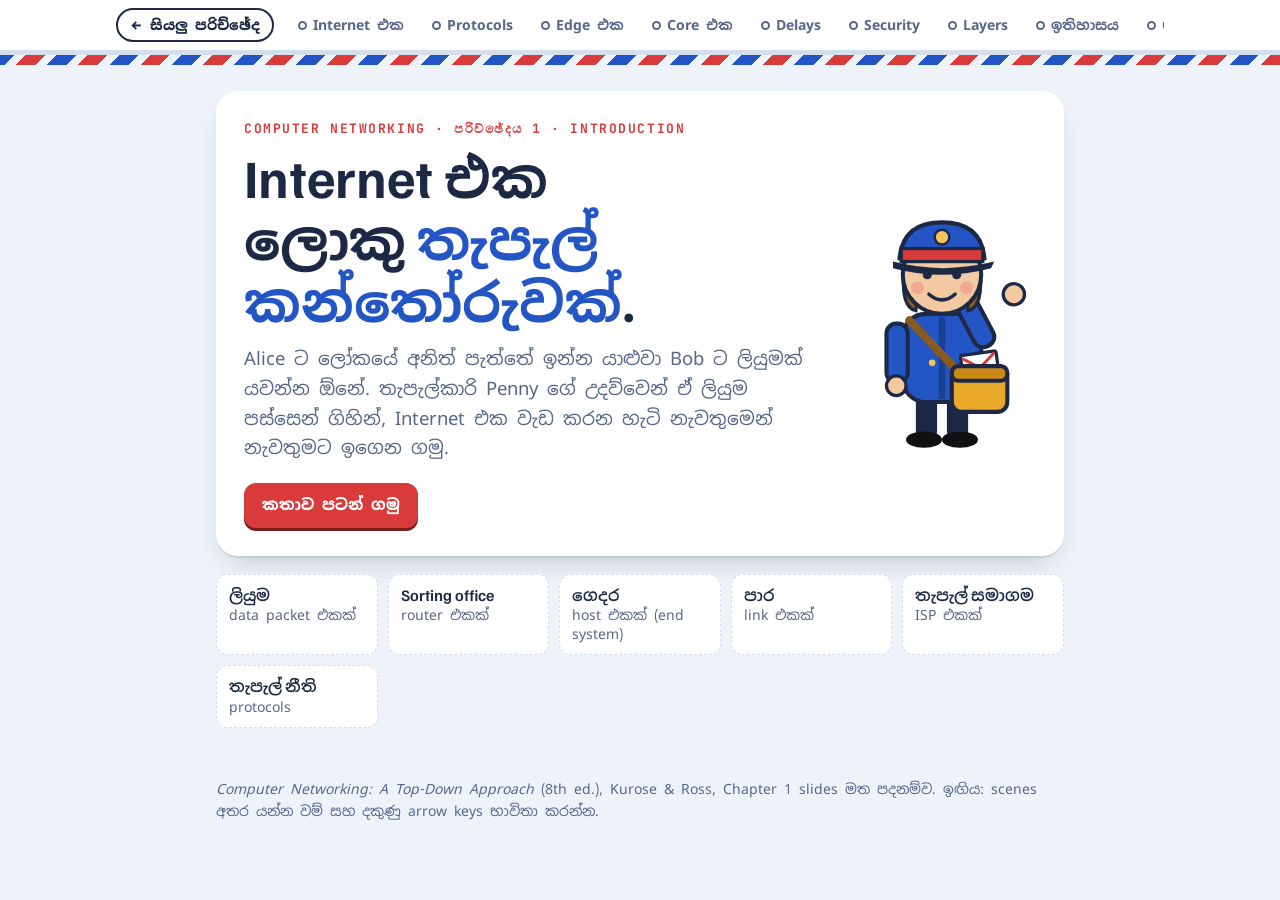
==== commit 3f26a491: "Update chapter1.html" ====
--- a/chapters/chapter1.html
+++ b/chapters/chapter1.html
@@ -1,18 +1,20 @@
-<!doctype html><html lang="si"><head><meta charset=utf8><meta name=viewport content="width=device-width,initial-scale=1,viewport-fit=cover"><style>:root{color-scheme:light;box-sizing:border-box;padding-top:env(safe-area-inset-top,0px);padding-bottom:env(safe-area-inset-bottom,0px)}html{scroll-padding-top:env(safe-area-inset-top,0px)}body{margin:0;padding:0;font:14px -apple-system,BlinkMacSystemFont,sans-serif;background:#fff;color:#000}img{max-width:100%}[hidden]:not([hidden=until-found i]){display:none!important}</style>
-<title>මහින්දගේ තැපැල් කාර්යාලය: 1 වන පරිච්ඡේදය</title>
+<!doctype html><html lang="si"><head><meta charset=utf8><meta name=viewport content="width=device-width,initial-scale=1,viewport-fit=cover"><style>:root{color-scheme:light;box-sizing:border-box;padding-top:env(safe-area-inset-top,0px);padding-bottom:env(safe-area-inset-bottom,0px)}html{scroll-padding-top:env(safe-area-inset-top,0px)}body{margin:0;padding:0;font:14px -apple-system,BlinkMacSystemFont,sans-serif;background:#fff;color:#000}img{max-width:100%}[hidden]:not([hidden=until-found i]){display:none!important}</style></head><body>
+<title>Penny ගේ Post Office: පරිච්ඡේදය 1</title>
 <meta name="claude:viewport-fit-sides" content="cover">
 <link rel="preconnect" href="https://fonts.googleapis.com">
 <link rel="preconnect" href="https://fonts.gstatic.com" crossorigin>
 <link rel="stylesheet" href="https://fonts.googleapis.com/css2?family=Familjen+Grotesk:wght@500;700&family=Noto+Sans+Sinhala:wght@400;500;700&family=JetBrains+Mono:wght@400;600&display=swap">
 <style>
+/* Layout: a story told one scene at a time. A single centred "envelope" stage holds the current scene:
+   Penny narrates, asks a question, the reader guesses, and the scene unfolds. */
 :root{
   --bg:#EEF3F9;--surface:#FFFFFF;--surface-2:#F6F9FD;--ink:#1D2944;--muted:#58668A;--line:#D5DEEB;
   --red:#D93A3A;--blue:#2356C4;--gold:#E9A92B;--green:#23946A;
   --red-soft:#FBE4E4;--blue-soft:#E2EAFB;--gold-soft:#FCF0D5;--green-soft:#DDF3EA;
   --shadow:0 2px 0 rgba(29,41,68,.08),0 14px 30px -14px rgba(29,41,68,.3);
   --f-display:"Familjen Grotesk","Noto Sans Sinhala",system-ui,sans-serif;
-  --f-body:"Noto Sans Sinhala","Familjen Grotesk",system-ui,-apple-system,sans-serif;
-  --f-stamp:"JetBrains Mono","Noto Sans Sinhala",ui-monospace,monospace;
+  --f-body:"Noto Sans Sinhala","Familjen Grotesk",system-ui,sans-serif;
+  --f-stamp:"JetBrains Mono",ui-monospace,Menlo,Consolas,monospace;
 }
 @media (prefers-color-scheme: dark){
   :root:not([data-theme="light"]){
@@ -28,9 +30,9 @@
   --shadow:0 2px 0 rgba(0,0,0,.3),0 14px 30px -14px rgba(0,0,0,.7);color-scheme:dark}
 *{box-sizing:border-box}
 @media (prefers-reduced-motion: reduce){*{animation:none!important;transition:none!important}}
-body{background:var(--bg);color:var(--ink);font-family:var(--f-body);font-size:17px;line-height:1.65}
+body{background:var(--bg);color:var(--ink);font-family:var(--f-body);font-size:17px;line-height:1.6}
 body::before{content:"";position:fixed;inset:0 0 auto;height:env(safe-area-inset-top,0px);z-index:10;background:var(--surface)}
-h1,h2,h3,h4{font-family:var(--f-display);line-height:1.25;text-wrap:balance;margin:0;font-weight:700}
+h1,h2,h3,h4{font-family:var(--f-display);line-height:1.15;text-wrap:balance;margin:0;font-weight:600}
 p{margin:0}
 button{font:inherit;color:inherit}
 :focus-visible{outline:3px solid var(--blue);outline-offset:2px;border-radius:6px}
@@ -38,12 +40,13 @@
 .airmail{height:10px;background:repeating-linear-gradient(-45deg,var(--red) 0 14px,transparent 14px 22px,var(--blue) 22px 36px,transparent 36px 44px)}
 .mono{font-family:var(--f-stamp)}
 .num{font-variant-numeric:tabular-nums}
-.term{font-weight:700;color:var(--blue)}
-.formula{font-family:var(--f-stamp);font-weight:600;background:var(--blue-soft);color:var(--ink);padding:1px 7px;border-radius:6px}
-
+.term{font-weight:800;color:var(--blue)}
+.formula{font-family:var(--f-stamp);font-weight:700;background:var(--blue-soft);color:var(--ink);padding:1px 7px;border-radius:6px}
+
+/* route bar */
 .route{position:sticky;top:env(safe-area-inset-top,0px);z-index:20;background:var(--surface);border-bottom:1px solid var(--line)}
 .route .bar{max-width:1080px;margin:0 auto;display:flex;align-items:center;gap:12px;padding-block:8px;padding-left:max(16px,env(safe-area-inset-left,0px));padding-right:max(16px,env(safe-area-inset-right,0px))}
-.back{flex:none;text-decoration:none;font-weight:700;font-size:14px;color:var(--ink);border:2px solid var(--ink);border-radius:999px;padding:4px 12px;white-space:nowrap}
+.back{flex:none;text-decoration:none;font-weight:800;font-size:14px;color:var(--ink);border:2px solid var(--ink);border-radius:999px;padding:4px 12px;white-space:nowrap}
 .back:hover{background:var(--blue-soft)}
 .stops{display:flex;gap:4px;overflow-x:auto;scrollbar-width:none;flex:1;min-width:0}
 .stops::-webkit-scrollbar{display:none}
@@ -54,19 +57,20 @@
 .progress{height:4px;background:var(--line)}
 .progress i{display:block;height:100%;background:var(--red);transition:width .4s}
 
+/* stage */
 main{padding-block:26px 40px}
 .scene{animation:enter .45s cubic-bezier(.2,.8,.2,1)}
 @keyframes enter{from{opacity:0;transform:translateY(14px)}to{opacity:1;transform:none}}
-.act{font-family:var(--f-stamp);text-transform:uppercase;letter-spacing:.08em;font-size:13px;color:var(--red);font-weight:700}
-.scene h2{font-size:clamp(26px,4.2vw,36px);margin-top:4px}
+.act{font-family:var(--f-stamp);text-transform:uppercase;letter-spacing:.12em;font-size:13px;color:var(--red);font-weight:700}
+.scene h2{font-size:clamp(28px,4.4vw,40px);margin-top:4px}
 .narr{display:grid;grid-template-columns:78px 1fr;gap:12px;align-items:end;margin-top:18px}
 .narr .pip{width:78px}
-.bubble{background:var(--gold-soft);border:2px solid var(--gold);border-radius:18px 18px 18px 4px;padding:12px 16px;font-weight:500;line-height:1.55}
-.bubble b{font-weight:700}
+.bubble{background:var(--gold-soft);border:2px solid var(--gold);border-radius:18px 18px 18px 4px;padding:12px 16px;font-weight:600;line-height:1.5}
+.bubble b{font-weight:800}
 .ask{margin-top:18px;background:var(--surface);border-radius:18px;box-shadow:var(--shadow);overflow:hidden}
-.ask .q{padding:16px 18px 6px;font-family:var(--f-display);font-size:20px;font-weight:700}
+.ask .q{padding:16px 18px 6px;font-family:var(--f-display);font-size:21px;font-weight:600}
 .ask .opts{display:flex;flex-wrap:wrap;gap:8px;padding:8px 18px 16px}
-.opt{cursor:pointer;border:2px solid var(--line);background:var(--surface-2);border-radius:12px;padding:8px 14px;font-weight:700;font-size:15.5px;text-align:left}
+.opt{cursor:pointer;border:2px solid var(--line);background:var(--surface-2);border-radius:12px;padding:8px 14px;font-weight:800;font-size:15.5px;text-align:left}
 .opt:hover:not([disabled]){border-color:var(--blue)}
 .opt[disabled]{cursor:default}
 .opt.right{border-color:var(--green);background:var(--green-soft)}
@@ -77,17 +81,17 @@
 .reveal{margin-top:18px;display:flex;flex-direction:column;gap:16px;animation:unfold .55s cubic-bezier(.2,.8,.2,1)}
 @keyframes unfold{from{opacity:0;transform:translateY(-10px) scaleY(.96);transform-origin:top}to{opacity:1;transform:none}}
 .card{background:var(--surface);border-radius:18px;padding:20px;box-shadow:var(--shadow);min-width:0}
-.card h3{font-size:20px;margin-bottom:8px}
+.card h3{font-size:21px;margin-bottom:8px}
 .card .sub{color:var(--muted);font-size:15px;margin-bottom:10px}
 .card p+p{margin-top:10px}
 .card ul{margin:8px 0 0;padding-left:20px}
 .card li+li{margin-top:4px}
-.analogy{display:flex;gap:10px;align-items:flex-start;background:var(--gold-soft);border-radius:12px;padding:10px 12px;font-size:15.5px;line-height:1.5}
+.analogy{display:flex;gap:10px;align-items:flex-start;background:var(--gold-soft);border-radius:12px;padding:10px 12px;font-size:15.5px;line-height:1.45}
 .analogy::before{content:"";flex:none;width:26px;height:18px;margin-top:2px;border-radius:3px;background:linear-gradient(155deg,transparent 48%,var(--gold) 49% 55%,transparent 56%),linear-gradient(25deg,transparent 48%,var(--gold) 49% 55%,transparent 56%),var(--surface);border:2px solid var(--gold)}
 .keyidea{border-left:5px solid var(--blue);background:var(--blue-soft);border-radius:0 14px 14px 0;padding:12px 16px;font-weight:700}
 .scene-nav{margin-top:26px;display:flex;justify-content:space-between;align-items:center;gap:10px;flex-wrap:wrap;border-top:2px dashed var(--line);padding-top:16px}
 .scene-nav .count{font-family:var(--f-stamp);font-weight:700;color:var(--muted)}
-.btn{cursor:pointer;border:2px solid var(--ink);background:var(--surface);border-radius:12px;padding:8px 16px;font-weight:700;font-size:15.5px;box-shadow:0 3px 0 var(--ink);transition:transform .08s,box-shadow .08s;text-decoration:none;color:var(--ink);display:inline-block}
+.btn{cursor:pointer;border:2px solid var(--ink);background:var(--surface);border-radius:12px;padding:8px 16px;font-weight:800;font-size:15.5px;box-shadow:0 3px 0 var(--ink);transition:transform .08s,box-shadow .08s;text-decoration:none;color:var(--ink);display:inline-block}
 .btn:hover{background:var(--surface-2)}
 .btn:active{transform:translateY(3px);box-shadow:0 0 0 var(--ink)}
 .btn.primary{background:var(--red);border-color:var(--red);color:#fff;box-shadow:0 3px 0 color-mix(in srgb,var(--red) 55%,#000)}
@@ -97,6 +101,7 @@
 .btn.pulse{animation:pulse 1.6s ease-in-out infinite}
 @keyframes pulse{50%{box-shadow:0 3px 0 color-mix(in srgb,var(--red) 55%,#000),0 0 0 6px color-mix(in srgb,var(--red) 25%,transparent)}}
 
+/* penny */
 .pip{width:100%;height:auto;display:block;cursor:pointer}
 .pip .arm{transform-origin:86px 92px;animation:wave 2.6s ease-in-out infinite}
 .pip .bob{animation:bob 2.6s ease-in-out infinite}
@@ -105,40 +110,42 @@
 .pip.cheer .bob{animation:jump .5s ease 2}
 @keyframes jump{50%{transform:translateY(-12px)}}
 
+/* cover */
 .cover{display:grid;grid-template-columns:1fr 220px;gap:24px;align-items:center;background:var(--surface);border-radius:22px;box-shadow:var(--shadow);overflow:hidden}
 .cover .txt{padding:28px 0 28px 28px}
-.cover h1{font-size:clamp(30px,5vw,48px);font-weight:700;margin-top:6px}
+.cover h1{font-size:clamp(34px,5.4vw,54px);font-weight:700;margin-top:6px}
 .cover h1 em{font-style:normal;color:var(--blue)}
-.cover .lede{margin-top:12px;color:var(--muted);font-size:17.5px;max-width:52ch}
+.cover .lede{margin-top:12px;color:var(--muted);font-size:18.5px;max-width:52ch}
 .cover .go{margin-top:20px;display:flex;gap:10px;flex-wrap:wrap}
 .cover .art{padding:20px 24px 20px 0}
 .cast{display:grid;grid-template-columns:repeat(auto-fit,minmax(150px,1fr));gap:10px;margin-top:18px}
-.cast div{background:var(--surface);border:1.5px dashed var(--line);border-radius:12px;padding:10px 12px;font-size:14px;line-height:1.4}
-.cast b{display:block;font-family:var(--f-display);font-size:16px;font-weight:700}
+.cast div{background:var(--surface);border:1.5px dashed var(--line);border-radius:12px;padding:10px 12px;font-size:14px;line-height:1.35}
+.cast b{display:block;font-family:var(--f-display);font-size:16px;font-weight:600}
 .cast span{color:var(--muted)}
 
+/* journey scenes */
 .journey{background:var(--surface);border-radius:18px;box-shadow:var(--shadow);padding:16px 16px 14px}
-.journey h3{font-size:19px;margin:2px 4px 6px}
+.journey h3{font-size:20px;margin:2px 4px 6px}
 .jv{overflow-x:auto;border-radius:12px;background:var(--surface-2)}
 .jv svg{display:block;width:100%;min-width:560px;height:auto}
 .jv text{font-family:var(--f-body);font-weight:700;fill:var(--ink)}
-.jv .lbl{font-family:var(--f-display);font-weight:700;font-size:14px}
-.jv .sublbl{font-size:12px;fill:var(--muted);font-weight:500}
+.jv .lbl{font-family:var(--f-display);font-weight:600;font-size:15px}
+.jv .sublbl{font-size:12.5px;fill:var(--muted);font-weight:600}
 .jv .lnk{stroke:var(--muted);stroke-width:3;stroke-dasharray:7 7;fill:none;opacity:.7}
 .jv .lnk.hot{stroke:var(--red);opacity:1;animation:march .6s linear infinite}
 @keyframes march{to{stroke-dashoffset:-14}}
-.jv .lnklbl{font-size:12px;fill:var(--muted);font-weight:700}
+.jv .lnklbl{font-size:12.5px;fill:var(--muted);font-weight:700}
 .jv .shape{fill:var(--surface);stroke:var(--ink);stroke-width:2.5}
 .jv .shape.soft{fill:var(--blue-soft);stroke:var(--blue)}
 .jv .shape.danger{fill:var(--red-soft);stroke:var(--red)}
 .jv .roofbar{fill:var(--blue)}
 .jv .envbox{fill:var(--surface);stroke:var(--red);stroke-width:2.5}
 .jv .envflap{fill:none;stroke:var(--red);stroke-width:2.5;stroke-linejoin:round}
-.jv .envlbl{font-family:var(--f-stamp);font-size:12.5px;font-weight:700;fill:var(--ink);paint-order:stroke;stroke:var(--surface-2);stroke-width:5px;stroke-linejoin:round}
-.jv .fxt{font-size:12.5px;font-weight:700}
+.jv .envlbl{font-family:var(--f-stamp);font-size:13px;font-weight:700;fill:var(--ink);paint-order:stroke;stroke:var(--surface-2);stroke-width:5px;stroke-linejoin:round}
+.jv .fxt{font-size:13px;font-weight:700}
 .jv .pop{animation:popin .35s ease}
 @keyframes popin{from{opacity:0}to{opacity:1}}
-.jcap{margin-top:12px;background:var(--blue-soft);border-radius:12px;padding:12px 14px;min-height:76px;line-height:1.55}
+.jcap{margin-top:12px;background:var(--blue-soft);border-radius:12px;padding:12px 14px;min-height:76px;line-height:1.5}
 .jcap b.n{color:var(--blue)}
 .jnav{display:flex;justify-content:space-between;align-items:center;gap:10px;margin-top:12px;flex-wrap:wrap}
 .dots{display:flex;gap:6px;flex-wrap:wrap}
@@ -146,17 +153,18 @@
 .dots i.on{background:var(--red)}
 .jbtns{display:flex;gap:8px}
 
+/* widgets */
 .chips{display:flex;flex-wrap:wrap;gap:8px}
-.chip{cursor:pointer;border:2px solid var(--line);background:var(--surface-2);border-radius:999px;padding:6px 14px;font-weight:700;font-size:14.5px}
+.chip{cursor:pointer;border:2px solid var(--line);background:var(--surface-2);border-radius:999px;padding:6px 14px;font-weight:800;font-size:14.5px}
 .chip:hover{border-color:var(--blue)}
 .chip[aria-pressed="true"]{border-color:var(--blue);background:var(--blue);color:#fff}
 .detail{margin-top:12px;border-left:4px solid var(--red);background:var(--surface-2);border-radius:0 12px 12px 0;padding:12px 14px;min-height:90px;animation:popin .3s}
 .detail h4{font-size:18px;margin-bottom:4px}
 .dict{display:grid;grid-template-columns:repeat(auto-fit,minmax(170px,1fr));gap:8px}
-.dict div{background:var(--surface-2);border-radius:10px;padding:8px 12px;font-size:14.5px;line-height:1.4}
-.dict b{display:block;font-family:var(--f-display);font-weight:700;font-size:16px}
+.dict div{background:var(--surface-2);border-radius:10px;padding:8px 12px;font-size:14.5px;line-height:1.35}
+.dict b{display:block;font-family:var(--f-display);font-weight:600;font-size:16px}
 .dict span{color:var(--muted)}
-.ctrl{display:grid;grid-template-columns:190px 1fr 100px;gap:10px;align-items:center;margin-top:8px;font-size:15px}
+.ctrl{display:grid;grid-template-columns:170px 1fr 100px;gap:10px;align-items:center;margin-top:8px;font-size:15px}
 .ctrl label{font-weight:700}
 .ctrl output{font-family:var(--f-stamp);font-weight:700;text-align:right}
 input[type=range]{width:100%;accent-color:var(--blue)}
@@ -167,14 +175,14 @@
 .env .n{position:absolute;top:2px;right:4px;background:var(--red);color:#fff;font-weight:700;border-radius:4px;padding:0 4px;font-size:11px}
 .env .body{white-space:pre;overflow:hidden}
 .road{position:relative;height:58px;margin-top:12px;border-radius:12px;background:var(--surface-2);border:2px dashed var(--line);overflow:hidden}
-.road .tag{position:absolute;font-size:12px;font-weight:700;color:var(--muted);top:4px}
+.road .tag{position:absolute;font-size:12px;font-weight:800;color:var(--muted);top:4px}
 .road .m{position:absolute;top:22px;left:6px;width:30px;height:21px;background:var(--surface);border:2px solid var(--red);border-radius:3px}
 .road .m::after{content:"";position:absolute;inset:0;background:linear-gradient(150deg,transparent 47%,var(--red) 48% 56%,transparent 57%) left/50% 60% no-repeat,linear-gradient(30deg,transparent 47%,var(--red) 48% 56%,transparent 57%) right/50% 60% no-repeat}
 .road.go .m{animation:drive var(--d,1.6s) linear forwards}
 .road.go .m.wob{animation:drive var(--d,1.6s) linear forwards,wob .25s ease-in-out infinite}
 @keyframes drive{from{left:6px}to{left:calc(100% - 40px)}}
 @keyframes wob{50%{margin-top:-5px}}
-.lane{display:grid;grid-template-columns:130px 1fr;gap:10px;align-items:center}
+.lane{display:grid;grid-template-columns:120px 1fr;gap:10px;align-items:center}
 .lane .road{margin-top:6px;height:40px}
 .lane .road .m{top:8px}
 .lane b{font-size:14.5px}
@@ -196,17 +204,17 @@
 .dbar .track{height:16px;background:var(--surface-2);border-radius:99px;overflow:hidden;border:1px solid var(--line)}
 .dbar .fill{height:100%;border-radius:99px;transition:width .25s}
 .dbar output{font-family:var(--f-stamp);text-align:right}
-.total{margin-top:12px;font-weight:700;font-size:18px;display:flex;justify-content:space-between;border-top:2px dashed var(--line);padding-top:10px}
+.total{margin-top:12px;font-weight:800;font-size:18px;display:flex;justify-content:space-between;border-top:2px dashed var(--line);padding-top:10px}
 .layers{display:flex;flex-direction:column;gap:6px}
-.layer{cursor:pointer;text-align:left;border:2px solid var(--line);background:var(--surface-2);border-radius:12px;padding:10px 14px;display:grid;grid-template-columns:150px 1fr;gap:10px;align-items:center}
-.layer b{font-family:var(--f-display);font-size:17px;font-weight:700}
-.layer small{color:var(--muted);font-size:14px;line-height:1.4}
+.layer{cursor:pointer;text-align:left;border:2px solid var(--line);background:var(--surface-2);border-radius:12px;padding:10px 14px;display:grid;grid-template-columns:130px 1fr;gap:10px;align-items:center}
+.layer b{font-family:var(--f-display);font-size:17px;font-weight:600}
+.layer small{color:var(--muted);font-size:14px;line-height:1.35}
 .layer[aria-expanded="true"]{border-color:var(--blue);background:var(--blue-soft)}
-.layer .more{grid-column:1/-1;font-size:15px;line-height:1.5}
+.layer .more{grid-column:1/-1;font-size:15px;line-height:1.45}
 .encap{margin-top:12px;min-height:120px;display:flex;align-items:center;justify-content:center;background:var(--surface-2);border-radius:12px;padding:12px;overflow-x:auto}
 .box{border:2.5px solid;border-radius:10px;padding:6px 8px 8px;display:flex;gap:6px;align-items:stretch;animation:popin .3s}
 .box>.h{writing-mode:vertical-rl;transform:rotate(180deg);font-family:var(--f-stamp);font-weight:700;font-size:12px;padding:4px 2px;border-radius:5px;color:#fff;text-align:center}
-.box.m{border-color:var(--gold);background:var(--gold-soft);font-weight:700;padding:12px 16px;align-items:center}
+.box.m{border-color:var(--gold);background:var(--gold-soft);font-weight:800;padding:12px 16px;align-items:center}
 .box.t{border-color:var(--green)} .box.t>.h{background:var(--green)}
 .box.n{border-color:var(--blue)} .box.n>.h{background:var(--blue)}
 .box.lk{border-color:var(--red)} .box.lk>.h{background:var(--red)}
@@ -222,11 +230,11 @@
 .timeline{display:grid;grid-template-columns:repeat(5,1fr);gap:10px}
 .era{cursor:pointer;background:var(--surface);border:2px solid var(--line);border-radius:6px;padding:12px 8px;text-align:center;position:relative}
 .era::after{content:"";position:absolute;inset:4px;border:1.5px dashed var(--line);border-radius:3px;pointer-events:none}
-.era b{display:block;font-family:var(--f-display);font-size:16px;color:var(--red)}
+.era b{display:block;font-family:var(--f-display);font-size:17px;color:var(--red)}
 .era small{display:block;font-size:12.5px;color:var(--muted);line-height:1.3;margin-top:4px}
 .era[aria-pressed="true"]{border-color:var(--red);transform:rotate(-2deg);background:var(--red-soft)}
 .stampgrid{display:flex;gap:8px;flex-wrap:wrap}
-.pstamp{width:54px;height:54px;border-radius:50%;border:2px dashed var(--line);display:grid;place-items:center;font-family:var(--f-stamp);font-weight:700;font-size:11px;color:var(--muted);text-align:center;line-height:1.1}
+.pstamp{width:44px;height:44px;border-radius:50%;border:2px dashed var(--line);display:grid;place-items:center;font-family:var(--f-stamp);font-weight:700;font-size:12px;color:var(--muted);text-align:center;line-height:1}
 .pstamp.on{border:2px solid var(--green);color:var(--green);background:var(--green-soft);transform:rotate(-8deg)}
 footer{padding-block:10px 40px;color:var(--muted);font-size:14px}
 
@@ -243,7 +251,7 @@
   .dbar{grid-template-columns:90px 1fr 80px}
   .lane{grid-template-columns:90px 1fr}
 }
-</style></head><body>
+</style>
 
 <svg width="0" height="0" style="position:absolute" aria-hidden="true">
   <defs>
@@ -282,9 +290,9 @@
   </defs>
 </svg>
 
-<nav class="route" aria-label="පරිච්ඡේද කොටස්">
+<nav class="route" aria-label="Chapter parts">
   <div class="bar">
-    <a class="back" href="../index.html">&larr; සියලුම පරිච්ඡේද</a>
+    <a class="back" href="../index.html">&larr; සියලු පරිච්ඡේද</a>
     <div class="stops" id="stops"></div>
   </div>
   <div class="progress"><i id="prog" style="width:0"></i></div>
@@ -293,7 +301,7 @@
 
 <main><div class="wrap" id="stage"></div></main>
 
-<footer><div class="wrap"><i>Computer Networking: A Top-Down Approach</i> (8 වන සංස්කරණය), Kurose &amp; Ross, 1 වන පරිච්ඡේදය ඇසුරෙනි. ඉඟිය: ජවනිකා අතර මාරු වීමට වම් සහ දකුණු ඊතල යතුරු (Arrow keys) භාවිතා කරන්න.</div></footer>
+<footer><div class="wrap"><i>Computer Networking: A Top-Down Approach</i> (8th ed.), Kurose &amp; Ross, Chapter 1 slides මත පදනම්ව. ඉඟිය: scenes අතර යන්න වම් සහ දකුණු arrow keys භාවිතා කරන්න.</div></footer>
 
 <script>
 (function(){
@@ -302,17 +310,18 @@
 const reduce=matchMedia('(prefers-reduced-motion: reduce)').matches;
 const NS='http://www.w3.org/2000/svg';
 function el(tag,attrs,txt,parent){const e=document.createElementNS(NS,tag);for(const k in attrs)e.setAttribute(k,attrs[k]);if(txt!=null)e.textContent=txt;if(parent)parent.appendChild(e);return e}
-const PIP='<svg class="pip" viewBox="0 0 120 160" role="img" aria-label="තැපැල්කරු මහින්ද. ඉඟියක් සඳහා ක්ලික් කරන්න."><use href="#pip-art"/></svg>';
+const PIP='<svg class="pip" viewBox="0 0 120 160" role="img" aria-label="Penny the mail carrier. Tap for a fact."><use href="#pip-art"/></svg>';
 function cheer(svg){if(!svg)return;svg.classList.remove('cheer');void svg.getBoundingClientRect();svg.classList.add('cheer')}
 
-function envelope(g,x,y,cls){const e=el('g',{transform:`translate(\${x-17},${y-12})`,class:cls||''},null,g);el('rect',{width:34,height:24,rx:3,class:'envbox'},null,e);el('path',{d:'M1 2 L17 14 L33 2',class:'envflap'},null,e);return e}
+/* =================== JOURNEY ENGINE: a letter travelling step by step =================== */
+function envelope(g,x,y,cls){const e=el('g',{transform:`translate(${x-17},${y-12})`,class:cls||''},null,g);el('rect',{width:34,height:24,rx:3,class:'envbox'},null,e);el('path',{d:'M1 2 L17 14 L33 2',class:'envflap'},null,e);return e}
 function drawNode(g,n){
   const k=n.kind,x=n.x,y=n.y;let ly=y+46;
   if(k==='home'){el('rect',{x:x-28,y:y-14,width:56,height:38,rx:3,class:'shape'},null,g);el('path',{d:`M${x-36} ${y-12} L${x} ${y-42} L${x+36} ${y-12} Z`,class:'shape danger'},null,g);el('rect',{x:x-7,y:y+6,width:14,height:18,class:'shape soft'},null,g);ly=y+44}
   else if(k==='office'){el('rect',{x:x-42,y:y-30,width:84,height:62,rx:6,class:'shape'},null,g);el('rect',{x:x-48,y:y-40,width:96,height:12,rx:2,class:'roofbar'},null,g);ly=y+52}
   else if(k==='pc'){el('rect',{x:x-32,y:y-26,width:64,height:44,rx:7,class:'shape'},null,g);el('rect',{x:x-5,y:y+18,width:10,height:10,fill:'var(--ink)'},null,g);el('rect',{x:x-20,y:y+27,width:40,height:6,rx:3,fill:'var(--ink)'},null,g);ly=y+52}
   else if(k==='isp'){el('ellipse',{cx:x,cy:y,rx:62,ry:28,class:'shape soft'},null,g);ly=y+46}
-  else if(k==='person'){el('circle',{cx:x,cy:y-16,r:12,class:'shape danger'},null,g);el('path',{d:`M${x-20} ${y+20} Q${x} ${y-14}${x+20} ${y+20} Z`,class:'shape danger'},null,g);ly=y+38}
+  else if(k==='person'){el('circle',{cx:x,cy:y-16,r:12,class:'shape danger'},null,g);el('path',{d:`M${x-20} ${y+20} Q${x} ${y-14} ${x+20} ${y+20} Z`,class:'shape danger'},null,g);ly=y+38}
   else if(k==='small'){el('rect',{x:x-18,y:y-13,width:36,height:24,rx:5,class:'shape danger'},null,g);ly=y+28}
   if(n.inside)el('text',{x,y:y+(k==='isp'?5:4),'text-anchor':'middle',class:'lbl'},n.inside,g);
   if(n.label)el('text',{x,y:n.ly||ly,'text-anchor':'middle',class:'lbl'},n.label,g);
@@ -321,7 +330,7 @@
 function journey(host,cfg){
   const W=cfg.w||720,H=cfg.h||260;
   host.className='journey';
-  host.innerHTML=(cfg.title?`<h3>${cfg.title}</h3>`:'')+`<div class="jv"><svg viewBox="0 0 \${W} ${H}" role="img" aria-label="${cfg.title||'සජීවීකරණ රූපසටහන'}"></svg></div><p class="jcap" aria-live="polite"></p><div class="jnav"><div class="dots"></div><div class="jbtns"><button class="btn small jb" type="button">ආපසු</button><button class="btn small primary jf" type="button">ඊළඟ පියවර</button></div></div>`;
+  host.innerHTML=(cfg.title?`<h3>${cfg.title}</h3>`:'')+`<div class="jv"><svg viewBox="0 0 ${W} ${H}" role="img" aria-label="${cfg.title||'Animated diagram'}"></svg></div><p class="jcap" aria-live="polite"></p><div class="jnav"><div class="dots"></div><div class="jbtns"><button class="btn small jb" type="button">Back</button><button class="btn small primary jf" type="button">Next step</button></div></div>`;
   const svg=$('svg',host),gl=el('g',{},null,svg),gn=el('g',{},null,svg),gfx=el('g',{},null,svg),genv=el('g',{},null,svg);
   const nodes={};cfg.nodes.forEach(n=>nodes[n.id]=n);
   const pt=s=>{if(s==null)return null;if(typeof s==='string'){const n=nodes[s];return{x:n.x,y:n.y+(n.ey||0)}}if(Array.isArray(s)){const a=pt(s[0]),b=pt(s[1]);return{x:a.x+(b.x-a.x)*s[2],y:a.y+(b.y-a.y)*s[2]}}return s};
@@ -342,7 +351,7 @@
       const a=seq[k],b=seq[k+1],r=lens[k]?d/lens[k]:1;cur={x:a.x+(b.x-a.x)*r,y:a.y+(b.y-a.y)*r};place(cur);if(f<1)raf=requestAnimationFrame(tick)};
     raf=requestAnimationFrame(tick)}
   function go(k,jump){const back=k<i;i=k;const st=cfg.steps[i];
-    cap.innerHTML=`<b class="n">\${i+1}.</b> `+st.text;
+    cap.innerHTML=`<b class="n">${i+1}.</b> `+st.text;
     lines.forEach(l=>l.classList.remove('hot'));(st.hl||[]).forEach(j=>lines[j]&&lines[j].classList.add('hot'));
     gfx.innerHTML='';
     envLbl.textContent=st.label!=null?st.label:(cfg.label||'');
@@ -353,7 +362,7 @@
     if(st.fx)st.fx(api);
     if(cfg.onStep)cfg.onStep(i,st);
     $$('i',dots).forEach((d,j)=>d.classList.toggle('on',j<=i));
-    bB.disabled=i===0;bF.textContent=i===cfg.steps.length-1?'නැවත බලන්න':'ඊළඟ පියවර';bF.classList.toggle('pulse',i===0)}
+    bB.disabled=i===0;bF.textContent=i===cfg.steps.length-1?'Replay':'Next step';bF.classList.toggle('pulse',i===0)}
   bF.addEventListener('click',()=>{if(i===cfg.steps.length-1){cur=pt(cfg.start||null);go(0,!cfg.start);if(cfg.start){const s=cfg.steps[0];cur=pt(cfg.start);place(cur);animate([pt(s.pos)])}}else go(i+1)});
   bB.addEventListener('click',()=>go(i-1));
   if(cur)place(cur);
@@ -362,160 +371,161 @@
   return {go};
 }
 
-const ACTS=[['intro','ආරම්භය'],['internet','අන්තර්ජාලය'],['protocols','නියමාවලි'],['edge','ජාල අද්දර'],['core','ජාල හරය'],['performance','ප්‍රමාදයන්'],['security','ආරක්ෂාව'],['layers','ස්තර'],['history','ඉතිහාසය'],['quiz','ප්‍රශ්නාවලිය']];
-const facts=["Packet එකක් යනු ලිපියකි. දිගු පණිවිඩයක් ලිපි කිහිපයකට බෙදනු ලැබේ.","Routers යනු තේරීම් කාර්යාල වේ: ඒ සෑම එකක්ම තීරණය කරන්නේ ඊළඟ නැවතුම පමණි.","Store-and-forward: රවුටරයක් ලිපියක් ඉදිරියට යැවීමට පෙර සම්පූර්ණ ලිපියම ලැබෙන තෙක් බලා සිටියි.","සම්ප්‍රේෂණ ප්‍රමාදය (Transmission delay) L/R වේ: වෑන් රථයට පැටවීම. ප්‍රචාරණ ප්‍රමාදය (Propagation delay) d/s වේ: පාර දිගේ ධාවනය කිරීම.","Throughput තීරණය වන්නේ මාර්ගයේ ඇති මන්දගාමීම පාර අනුවය.","Encapsulation යනු එක් ස්තරයකට එක බැගින් ලියුම් කවරයක් තුළ තවත් ලියුම් කවරයක් බැහැලීමයි.","1972 දී ARPAnet හි තිබුණේ නෝඩ් 15 ක් පමණි."];
+/* =================== SCENES =================== */
+const ACTS=[['intro','ආරම්භය'],['internet','Internet එක'],['protocols','Protocols'],['edge','Edge එක'],['core','Core එක'],['performance','Delays'],['security','Security'],['layers','Layers'],['history','ඉතිහාසය'],['quiz','Quiz']];
+const facts=["Packet එකක් කියන්නේ ලියුමක්. දිග message එකක් ලියුම් ගොඩකට කඩලා යවනවා.","Routers කියන්නේ sorting offices: හැම එකක්ම තීරණය කරන්නේ ඊළඟ hop එක විතරයි.","Store-and-forward: router එක ලියුම සම්පූර්ණයෙන්ම ලැබෙනකම් ඉඳලා තමයි ඉස්සරහට යවන්නේ.","Transmission delay = L/R: වෑන් එකට පටවන කාලය. Propagation delay = d/s: පාරේ ධාවනය කරන කාලය.","Throughput තීරණය වෙන්නේ path එකේ ඉතාම හෙමින් යන පාර අනුවයි.","Encapsulation කියන්නේ envelope එකක් ඇතුළේ envelope එකක්, layer එකකට එක බැගින්.","1972 දී ARPAnet එකේ තිබුණේ nodes 15ක් විතරයි, ඒකේ පළමු email program එකත් තිබුණා."];
 let fi=0;
 
 const S=[];
+/* ---------- cover ---------- */
 S.push({act:'intro',cover:true,html:`
 <div class="cover">
   <div class="txt">
-    <div class="act">පරිගණක ජාලකරණය · 1 වන පරිච්ඡේදය · හැඳින්වීම</div>
-    <h1>අන්තර්ජාලය යනු යෝධ <em>තැපැල් කාර්යාලයකි</em>.</h1>
-    <p class="lede">අනුරට ලෝකයේ අනෙක් කෙළවරේ සිටින ඔහුගේ මිතුරා වන රනිල්ට ලිපියක් යැවීමට අවශ්‍යයි. තැපැල්කරු මහින්දගේ මගපෙන්වීම යටතේ ඔබ එම ලිපිය පසුපස ගොස්, වරකට එක් නැවතුමක් බැගින් අන්තර්ජාලය ක්‍රියා කරන ආකාරය සොයා ගනු ඇත.</p>
-    <div class="go"><button class="btn primary pulse" data-next type="button">කතාව අරඹන්න</button></div>
+    <div class="act">Computer Networking · පරිච්ඡේදය 1 · Introduction</div>
+    <h1>Internet එක ලොකු <em>තැපැල් කන්තෝරුවක්</em>.</h1>
+    <p class="lede">Alice ට ලෝකයේ අනිත් පැත්තේ ඉන්න යාළුවා Bob ට ලියුමක් යවන්න ඕනේ. තැපැල්කාරි Penny ගේ උදව්වෙන් ඒ ලියුම පස්සෙන් ගිහින්, Internet එක වැඩ කරන හැටි නැවතුමෙන් නැවතුමට ඉගෙන ගමු.</p>
+    <div class="go"><button class="btn primary pulse" data-next type="button">කතාව පටන් ගමු</button></div>
   </div>
-  <div class="art">\${PIP}</div>
+  <div class="art">${PIP}</div>
 </div>
 <div class="cast">
-  <div><b>ලිපිය (Letter)</b><span>දත්ත පැකට්ටුවක් (Packet)</span></div>
-  <div><b>තේරීම් කාර්යාලය</b><span>රවුටරයක් (Router)</span></div>
-  <div><b>නිවස</b><span>ධාරකයක් (Host / End system)</span></div>
-  <div><b>මාර්ගය</b><span>සබඳතාවයක් (Link)</span></div>
-  <div><b>තැපැල් සමාගම</b><span>ISP ආයතනයක්</span></div>
-  <div><b>තැපැල් නීති</b><span>නියමාවලි (Protocols)</span></div>
+  <div><b>ලියුම</b><span>data packet එකක්</span></div>
+  <div><b>Sorting office</b><span>router එකක්</span></div>
+  <div><b>ගෙදර</b><span>host එකක් (end system)</span></div>
+  <div><b>පාර</b><span>link එකක්</span></div>
+  <div><b>තැපැල් සමාගම</b><span>ISP එකක්</span></div>
+  <div><b>තැපැල් නීති</b><span>protocols</span></div>
 </div>`});
 
-S.push({act:'internet',title:'රනිල්ට ලිපියක්',
- say:"අනුර ජීවත් වන්නේ එක් පළාතක. රනිල් ජීවත් වන්නේ තවත් දුර පළාතක. අනුර පණිවිඩයක් ටයිප් කර Send බොත්තම ඔබයි. අපි එය පසුපස යාමට පෙර අනුමානයක් කරමු.",
- ask:{q:"අනුරගේ ලිපිය හැසිරවීමට විවිධ ආයතන කීයක් සම්බන්ධ වේ යැයි ඔබ සිතනවාද?",opts:["එක් අන්තර්ජාල සමාගමක් පමණි","වැඩිම වුවහොත් දෙකක්","එකිනෙකා සමඟ සහයෝගයෙන් කටයුතු කරන ආයතන කිහිපයක්"],correct:2,why:"අපි ලිපිය පසුපස ගොස් ගණන් කර බලමු."},
- init(r){const d=document.createElement('div');r.appendChild(d);journey(d,{title:"අනුරගේ ලිපිය ලෝකය හරහා ගමන් කරයි",start:'a',h:250,
-  nodes:[{id:'a',x:70,y:150,kind:'home',label:"අනුරගේ නිවස",sub:'ගෘහස්ථ ජාලය'},{id:'l',x:220,y:150,kind:'office',label:'ප්‍රාදේශීය ISP',sub:'ප්‍රවේශ ජාලය'},{id:'g',x:360,y:66,kind:'isp',inside:'ගෝලීය ISP',label:'',sub:''},{id:'r',x:500,y:150,kind:'office',label:"රනිල්ගේ ISP",sub:'ප්‍රවේශ ජාලය'},{id:'b',x:650,y:150,kind:'home',label:"රනිල්ගේ නිවස",sub:'ගෘහස්ථ ජාලය'}],
+/* ---------- ACT: Internet ---------- */
+S.push({act:'internet',title:'Bob ට ලියුමක්',
+ say:"Alice ඉන්නේ එක රටක. Bob ඉන්නේ තව රටක. Alice message එකක් type කරලා send ඔබනවා. ඒක පස්සෙන් යන්න කලින්, අපි අනුමානයක් කරමු.",
+ ask:{q:"Alice ගේ ලියුම අතට ගන්නේ වෙනස් සංවිධාන කීයක් වෙයි කියලද ඔයා හිතන්නේ?",opts:["Internet සමාගමක් එකයි","උපරිම දෙකයි","ගණනාවක්, ඔක්කොම එකතු වෙලා වැඩ කරනවා"],correct:2,why:"ලියුම පස්සෙන් ගිහින් ගණන් කරමු."},
+ init(r){const d=document.createElement('div');r.appendChild(d);journey(d,{title:"Alice ගේ ලියුම ලෝකය හරහා යනවා",start:'a',h:250,
+  nodes:[{id:'a',x:70,y:150,kind:'home',label:"Alice ගේ ගෙදර",sub:'home network'},{id:'l',x:220,y:150,kind:'office',label:'Local ISP',sub:'access network'},{id:'g',x:360,y:66,kind:'isp',inside:'Global ISP',label:'',sub:''},{id:'r',x:500,y:150,kind:'office',label:"Bob ගේ ISP",sub:'access network'},{id:'b',x:650,y:150,kind:'home',label:"Bob ගේ ගෙදර",sub:'home network'}],
   links:[['a','l','link'],['l','g',''],['g','r',''],['r','b','link']],
   steps:[
-   {pos:'a',text:"අනුර තම ලැප්ටොප් පරිගණකයෙන් ලිපිය ලියයි. ලැප්ටොප් එක යනු ඔහුගේ නිවසේ ජාලය තුළ අන්තර්ජාලයේ <b>අද්දර (Edge)</b> පිහිටි <span class='term'>ධාරකයකි (Host / End system)</span>."},
-   {pos:['a','l',.5],hl:[0],text:"මහින්ද එය තඹ, ෆයිබර් හෝ රේඩියෝ තරංගවලින් සෑදුණු <span class='term'>සබඳතාවයක් (Link)</span> දිගේ අනුරගේ ප්‍රාදේශීය තැපැල් සමාගම වන <b>Access ISP</b> වෙත රැගෙන යයි."},
-   {pos:'l',text:"ප්‍රාදේශීය කාර්යාලයේදී, <span class='term'>රවුටරයක් (Router)</span> ලිපිනය කියවයි. රනිල් සිටින්නේ දුර බැවින් එය ලිපිය ඉහළ ජාලයට යොමු කරයි."},
-   {pos:'g',hl:[1],text:"ප්‍රාදේශීය ISP ආයතන දුර බැහැරට තැපැල් ගෙන යාමට විශාල ISP ආයතනවලට මුදල් ගෙවයි. <b>ගෝලීය, Tier-1 ISP</b> ආයතනයක් ලිපිය සාගරය හරහා රැගෙන යයි."},
-   {pos:'r',hl:[2],text:"ගෝලීය ISP ආයතනය එය <b>රනිල්ගේ</b> Access ISP වෙත භාර දෙයි. එය නැවතත් වෙනත් සමාගමකි!"},
-   {pos:'b',hl:[3],text:"ලිපිය භාර දුන්නා! විවිධ සමාගම්වලට අයත් අවම වශයෙන් වෙනම ජාල හතරක්වත් එකට වැඩ කළේය. අන්තර්ජාලය <b>ජාලයන්ගේ ජාලයක් (Network of networks)</b> ලෙස හඳුන්වන්නේ එබැවිනි."}]})}
-});
-
-S.push({act:'internet',title:'අනුර කිසිවිටෙකත් පාරක් දුටුවේ නැත',
- say:"මෙන්න පුදුම සහගත දෙයක්. අනුර කිසිදු මාර්ගයක් හෝ තේරීම් කාර්යාලයක් තෝරා ගත්තේ නැත. ඒවා පවතින බවවත් ඔහු දැන සිටියේ නැත.",
- ask:{q:"එසේනම් අනුරගේ යෙදුමට (App) අන්තර්ජාලයෙන් සැබවින්ම අවශ්‍ය වූයේ කුමක්ද?",opts:["සෑම රවුටරයකම සිතියමක්","ලිපිය භාර දී එය නිසි තැනට යනු ඇතැයි විශ්වාස කළ හැකි ක්‍රමයක්","රනිල් වෙත ඔහුගේම කේබලයක්"],correct:1,why:"හරියටම තැපැල් පෙට්ටියකට ලිපියක් දමනවා වගේමයි."},
- html:`<div class="card"><h3>අන්තර්ජාලය දෙස බැලිය හැකි ආකාර දෙකක්</h3>
-  <p><b>අංගෝපාංග දැක්ම (Nuts-and-bolts view):</b> සම්බන්ධිත පරිගණක උපාංග බිලියන ගණනක් (Hosts), පැකට් ඉදිරියට යවන <b>Packet switches</b> (රවුටර සහ ස්විච), <b>සන්නිවේදන සබඳතා (Communication links)</b> (ෆයිබර්, තඹ, රේඩියෝ, චන්ද්‍රිකා; ඒවායේ සම්ප්‍රේෂණ වේගය <b>Bandwidth</b> වේ), සහ එක් ආයතනයක් මගින් පාලනය වන <b>ජාල (Networks)</b>.</p>
-  <p><b>සේවා දැක්ම (Services view):</b> අන්තර්ජාලය යනු වෙබ්, වීඩියෝ, විද්‍යුත් තැපෑල, ක්‍රීඩා වැනි <b>යෙදුම් සඳහා සේවා සපයන යටිතල පහසුකමකි</b>. එය යවන සහ ලබන යෙදුම්වලට අන්තර්ජාල ප්‍රවාහන සේවාව හා සම්බන්ධ වීමට <b>ක්‍රමලේඛන අතුරුමුහුණතක් (Sockets / API)</b> ලබා දෙයි.</p></div>
-  <div class="analogy">උපන්දින සුබපැතුම් පතක් යැවීමට ඔබ පාරවල් හදන්නේ නැත. ඔබ එය තැපැල් පෙට්ටියකට දමා බෙදාහැරීමේ සේවාවක් තෝරා ගනී. යෙදුම් (Apps) අන්තර්ජාලය සමඟ කරන්නේ ද එයමයි.</div>
-  <div class="card"><h3>මහින්දගේ තැපැල් ශබ්දකෝෂය</h3>
-  <div class="dict"><div><b>Host / End system</b><span>නිවසක්: ලැප්ටොප්, දුරකථන, සර්වර්</span></div><div><b>Router / Switch</b><span>තේරීම් කාර්යාලයක්</span></div><div><b>Link</b><span>මාර්ගයක්</span></div><div><b>Bandwidth</b><span>මාර්ගයක තත්පරයකට ගෙන යා හැකි බිටු (ලිපි) ගණන</span></div><div><b>ISP</b><span>තැපැල් සමාගමක්</span></div><div><b>RFC / IETF</b><span>නීති පොත් සහ ඒවා ලියන කමිටුව</span></div></div></div>`});
-
-S.push({act:'protocols',title:'ආයුබෝවන්... හලෝ?',
- say:"සිතන්න අනුර රනිල්ට \"ආයුබෝවන්\" කියා පවසන අතර, රනිල් නිහඬව ඔහු දෙස බලා සිටියි.",
- ask:{q:"ඔබ අනුර වූවා නම් ඔබ කුමක් කරයිද?",opts:["කෙසේ හෝ දිගටම කතා කරයි","නැවත උත්සාහ කරයි, නැතහොත් අත්හරියි","සදහටම බලා සිටියි"],why:"ඔබ කුමක් තෝරා ගත්තද, පිළිතුරක් නොලැබෙන විට කළ යුතු දේ පිළිබඳ නොලියූ නීතියක් ඔබ අනුගමනය කළේය. පරිගණකවලට එම නීති ලිඛිතව තිබීම අවශ්‍ය වේ."},
- init(r){const d=document.createElement('div');r.appendChild(d);journey(d,{title:'ඉදිරියට සහ ආපසු යන ලිපි',start:'a',h:200,
-  nodes:[{id:'a',x:110,y:110,kind:'pc',label:'අනුර'},{id:'b',x:610,y:110,kind:'pc',label:'රනිල්'}],links:[['a','b','']],
+   {pos:'a',text:"Alice ඇගේ laptop එකෙන් ලියුම ලියනවා. Laptop එක <span class='term'>host</span> එකක් (end system කියලත් කියනවා), ඇගේ home network එක ඇතුළේ Internet එකේ <b>edge</b> එකේ තියෙනවා."},
+   {pos:['a','l',.5],hl:[0],text:"Penny ඒක <span class='term'>link</span> එකක් දිගේ අරන් යනවා: copper, fiber හෝ radio වලින් හදපු පාරක්, Alice ගේ <b>access ISP</b> එකට, එනම් ඇගේ ප්‍රාදේශීය තැපැල් සමාගමට."},
+   {pos:'l',text:"ප්‍රාදේශීය කන්තෝරුවේදී <span class='term'>router</span> එකක් (sorting office එකක්) ලිපිනය කියවනවා. Bob ප්‍රාදේශීය කෙනෙක් නෙවෙයි, ඒ නිසා ලියුම ඊළඟ මට්ටමට යවනවා."},
+   {pos:'g',hl:[1],text:"Local ISPs දුර ගෙනියන්න ලොකු ISPs ලට ගෙවනවා. <b>Global, tier-1 ISP</b> එකක් ලියුම සාගරය හරහා ගෙනියනවා."},
+   {pos:'r',hl:[2],text:"Global ISP එක ඒක <b>Bob ගේ</b> access ISP එකට දෙනවා. ඒක ආයෙත් වෙනස් සමාගමක්!"},
+   {pos:'b',hl:[3],text:"බාර දුන්නා! වෙනස් සමාගම් වල අයිති අඩුම තරමේ networks හතරක් එකතු වෙලා වැඩ කළා. ඒකයි Internet එකට <b>network of networks</b> කියන්නේ."}]})}
+});
+S.push({act:'internet',title:'Alice never saw a road',
+ say:"Here's something odd. Alice didn't pick a single road or sorting office. She didn't even know they existed.",
+ ask:{q:"So what did Alice's app actually need from the Internet?",opts:["A map of every router","A way to hand over the letter and trust it gets there","Her own cable to Bob"],correct:1,why:"Exactly like dropping a card in a post box."},
+ html:`<div class="card"><h3>Two ways to see the Internet</h3>
+  <p><b>The nuts-and-bolts view:</b> billions of connected computing devices (hosts running network apps), <b>packet switches</b> that forward packets (routers and switches), <b>communication links</b> (fiber, copper, radio, satellite; their transmission rate is the <b>bandwidth</b>), and <b>networks</b>: collections of devices, routers and links managed by one organisation.</p>
+  <p><b>The services view:</b> the Internet is <b>infrastructure that provides services to applications</b>: the web, streaming video, video calls, email, games, e-commerce, social media. It gives apps a <b>programming interface</b>, "hooks" that let a sending app and a receiving app connect and use the Internet's transport service.</p></div>
+  <div class="analogy">You don't build roads to send a birthday card. You drop it in a post box and choose a delivery service. Apps do the same with the Internet.</div>
+  <div class="card"><h3>Penny's postal dictionary</h3>
+  <div class="dict"><div><b>Host / end system</b><span>a house: laptops, phones, servers, even a web-enabled toaster</span></div><div><b>Router / switch</b><span>a sorting office</span></div><div><b>Link</b><span>a road</span></div><div><b>Bandwidth</b><span>how many letters a road takes per second</span></div><div><b>ISP</b><span>a postal company</span></div><div><b>RFC / IETF</b><span>the rule books, and the committee that writes them</span></div></div></div>`});
+
+/* ---------- ACT: Protocols ---------- */
+S.push({act:'protocols',title:'Hi... hello?',
+ say:"Imagine Alice says \"Hi\" to Bob, and Bob just stares at her in silence.",
+ ask:{q:"What would you do if you were Alice?",opts:["Keep talking anyway","Try again, or give up","Wait forever"],why:"Whatever you picked, you followed an unwritten rule about what to do when a reply doesn't come. Computers need those rules written down."},
+ init(r){const d=document.createElement('div');r.appendChild(d);journey(d,{title:'Letters going back and forth',start:'a',h:200,
+  nodes:[{id:'a',x:110,y:110,kind:'pc',label:'Alice'},{id:'b',x:610,y:110,kind:'pc',label:'Bob'}],links:[['a','b','']],
   steps:[
-   {pos:'b',label:'ආයුබෝවන්',hl:[0],text:"මුලින්ම <b>මිනිස්</b> නියමාවලියක්. අනුර සුබපැතුමකින් ආරම්භ කරයි."},
-   {pos:'a',label:'ආයුබෝවන්',hl:[0],text:"රනිල් බලාපොරොත්තු වූ පරිදිම සුබපැතුමෙන් පිළිතුරු දෙයි."},
-   {pos:'b',label:'වෙලාව කීයද?',hl:[0],text:"අනුර ඉල්ලීමක් යවයි."},
-   {pos:'a',label:'2:00',hl:[0],text:"රනිල් පිළිතුරු දෙයි. සෑම පණිවිඩයකටම අනුර බලාපොරොත්තු වූ පිළිතුර සහ ක්‍රියාව ලැබුණි."},
-   {pos:'b',label:'TCP සම්බන්ධතා ඉල්ලීම',hl:[0],text:"දැන් <b>ජාල</b> අනුවාදය. අනුරගේ ලැප්ටොප් එක රනිල්ගේ වෙබ් සර්වරයෙන් TCP සම්බන්ධතාවයක් විවෘත කිරීමට අසයි."},
-   {pos:'a',label:'TCP සම්බන්ධතා ප්‍රතිචාරය',hl:[0],text:"සර්වරය එකඟ වේ. පරිගණක දෙක දැන් 'ආයුබෝවන්' කියා ගත්තා."},
-   {pos:'b',label:'GET /kurose_ross',hl:[0],text:"අනුරගේ බ්‍රවුසරය ඉල්ලීමක් යවයි: <span class='formula'>GET http://gaia.cs.umass.edu/kurose_ross</span>"},
-   {pos:'a',label:'<file>',hl:[0],text:"සර්වරය වෙබ් පිටුව ආපසු එවයි. මිනිසුන්ගේ රටාවමයි: නිශ්චිත පණිවිඩ, සහ ඒවා ලැබුණු විට ගන්නා නිශ්චිත ක්‍රියාමාර්ග."}]});
-  const k=document.createElement('div');k.className='keyidea';k.innerHTML="<b>නියමාවලියක් (Protocol)</b> මගින් ජාල ඒකක අතර යවන සහ ලබන <b>පණිවිඩවල ආකෘතිය (Format) සහ අනුපිළිවෙල (Order)</b> මෙන්ම පණිවිඩයක් යැවූ විට හෝ ලැබුණු විට <b>ගන්නා ක්‍රියාමාර්ග (Actions)</b> නිර්වචනය කරයි. HTTP, TCP, IP, WiFi, 4G/5G, Ethernet යනාදිය මීට උදාහරණ වේ.";r.appendChild(k)}
-});
-
+   {pos:'b',label:'Hi',hl:[0],text:"First a <b>human</b> protocol. Alice opens with a greeting."},
+   {pos:'a',label:'Hi',hl:[0],text:"Bob replies with the expected greeting. So far so good."},
+   {pos:'b',label:'Got the time?',hl:[0],text:"Alice sends a request."},
+   {pos:'a',label:'2:00',hl:[0],text:"Bob answers. Every message got the reply and the action Alice expected."},
+   {pos:'b',label:'TCP connection request',hl:[0],text:"Now the <b>network</b> version. Alice's laptop asks Bob's web server to open a TCP connection."},
+   {pos:'a',label:'TCP connection response',hl:[0],text:"The server agrees. The two computers have just 'said hi'."},
+   {pos:'b',label:'GET /kurose_ross',hl:[0],text:"Alice's browser sends a request: <span class='formula'>GET http://gaia.cs.umass.edu/kurose_ross</span>"},
+   {pos:'a',label:'<file>',hl:[0],text:"The server sends back the page. Same pattern as the humans: specific messages, and specific actions when they arrive."}]});
+  const k=document.createElement('div');k.className='keyidea';k.innerHTML="A <b>protocol</b> defines the <b>format and order of messages</b> sent and received among network entities, and the <b>actions taken</b> when a message is sent or received. All communication on the Internet is governed by protocols: HTTP, TCP, IP, WiFi, 4G/5G, Ethernet and more.";r.appendChild(k)}
+});
+
+/* ---------- ACT: Edge ---------- */
 const ACCESS=[
- ['කේබල් (HFC)',"රූපවාහිනී කේබලය හරහා දත්ත ගෙන යන Hybrid fiber-coax. විවිධ සංඛ්‍යාත කලාපවල විවිධ නාලිකා වෙන් කරන <b>FDM (Frequency Division Multiplexing)</b> භාවිතා කරයි. අසමමිතික වේගයක් ඇත: ඩවුන්ලෝඩ් 40 Mbps සිට 1.2 Gbps දක්වා, අප්ලෝඩ් 30 සිට 100 Mbps දක්වා. නිවාස සියල්ලම කේබල් මධ්‍යස්ථානය දක්වා මාර්ගය <b>හවුලේ භාවිතා කරයි</b>.","වීදියේ සියලුම නිවාස එකම තැපැල් වෑන් රථයක් හවුලේ භාවිතා කරනවා වැනිය."],
- ['DSL',"මධ්‍යම කාර්යාලයේ DSLAM වෙත පවතින <b>දුරකථන රැහැනම</b> භාවිතා කරයි. දත්ත අන්තර්ජාලයටත්, හඬ දුරකථන ජාලයටත් යයි. ඩවුන්ලෝඩ් 24–52 Mbps, අප්ලෝඩ් 3.5–16 Mbps වන අතර මෙම මාර්ගය ඔබට පමණක් <b>වෙන් වූ (Dedicated)</b> එකකි.","දුරකථන සමාගම තැනූ පාරේම ඔබට වෙන්වූ පුද්ගලික මංතීරුවක් වැනිය."],
- ['ගෘහස්ථ ජාලය (Home network)',"රැහැන්ගත සහ රැහැන් රහිත උපාංග WiFi Access Point එකකට සහ රවුටරයකට සම්බන්ධ වන අතර, එය කේබල් හෝ DSL මොඩමයක් හරහා ප්‍රධාන කාර්යාලයට සම්බන්ධ වේ.","නිවසේ ආලින්දයේ ඇති ලියුම් තැටිය වීදියේ තැපැල් පෙට්ටියට හිස් කරනවා වැනිය."],
- ['රැහැන් රහිත (Wireless)',"<b>හවුල් (Shared)</b> රැහැන් රහිත ජාලයක් <b>මූලික මධ්‍යස්ථානයක් (Base station / Access point)</b> හරහා උපාංග රවුටරයකට සම්බන්ධ කරයි. WiFi ගොඩනැගිල්ලක් ආවරණය කරයි (11–450 Mbps); 4G/5G සෙලියුලර් කිලෝමීටර දස ගණනක් ආවරණය කරයි.","ඔබ කොතැනක සිටියත් ඔබව සොයාගෙන එන බයිසිකල් තැපැල්කරුවෙකු වැනිය."],
- ['ආයතනික (Enterprise)',"සමාගම් සහ විශ්වවිද්‍යාල: ස්විච සහ රවුටර සම්බන්ධ කරන රැහැන්ගත (Ethernet 100 Mbps, 1–10 Gbps) සහ WiFi මිශ්‍රණයකි.","තමන්ගේම අභ්‍යන්තර තැපැල් කාමරයක් ඇති විශාල කාර්යාල ගොඩනැගිල්ලක් වැනිය."],
- ['දත්ත මධ්‍යස්ථාන (Data center)',"ඉහළ කලාප පළලක් ඇති සබඳතා (10s–100s Gbps) මගින් සර්වර් සිය ගණනක් හෝ දහස් ගණනක් එකිනෙකට සහ අන්තර්ජාලයට සම්බන්ධ කරයි.","රටේ බොහෝ පාර්සල් බෙදා හරින යෝධ ගබඩා සංකීර්ණයක් වැනිය."]];
-S.push({act:'edge',title:'නිවසින් පිටතට යාම',
- say:"ආපසු හැරී බලමු. ලිපිය ඕනෑම තේරීම් කාර්යාලයකට ළඟා වීමට පෙර, එය අනුරගේ නිවසින් පිටවිය යුතුය. ඔහුගේ නිවසට රූපවාහිනී කේබලයක්, දුරකථන රැහැනක් සහ WiFi ඇත.",
- ask:{q:"ප්‍රාදේශීය ISP වෙත ඔහුගේ ලිපිය රැගෙන යා හැක්කේ මින් කුමකටද?",opts:["රූපවාහිනී කේබලයට පමණි","දුරකථන රැහැනට පමණි","මේ ඕනෑම එකකට"],correct:2,why:"මේ සෑම එකක්ම විවිධ වර්ගයේ ප්‍රවේශ ජාල (Access networks) වේ. ඒවායේ වෙනස්කම් බැලීමට එකින් එක ක්ලික් කරන්න."},
- init(r){const c=document.createElement('div');c.className='card';c.innerHTML='<h3>ප්‍රවේශ ජාල (Access networks)</h3><p class="sub">අන්ත පද්ධති (End systems) පළමු රවුටරය හෙවත් <b>Edge router</b> වෙත සම්බන්ධ වන ආකාරය.</p><div class="chips"></div><div class="detail"></div>';r.appendChild(c);
+ ['Cable (HFC)',"Hybrid fiber-coax over the TV cable. Uses <b>frequency division multiplexing</b>: different channels in different frequency bands. Asymmetric: 40 Mbps to 1.2 Gbps down, 30 to 100 Mbps up. Homes <b>share</b> the access network to the cable headend.","A shared street mailbag: every house on the street shares the van to the depot."],
+ ['DSL',"Uses the existing <b>telephone line</b> to the central office DSLAM. Data goes to the Internet, voice goes to the phone network. 24 to 52 Mbps down, 3.5 to 16 Mbps up, and the line is <b>dedicated</b> to you.","Your own private lane to the post office, reusing the road the phone company built."],
+ ['Home network',"Wired and wireless devices connect to a WiFi access point and router, which connects through a cable or DSL modem to the headend or central office.","The family's hallway mail tray, emptied into the street post box."],
+ ['Wireless',"A <b>shared</b> wireless network connects end systems to a router via a <b>base station</b>, also called an access point. WiFi covers a building (11 to 450 Mbps); 4G/5G cellular covers 10s of km.","A mail carrier on a bicycle who finds you wherever you are."],
+ ['Enterprise',"Companies and universities: a mix of wired and wireless links connecting switches and routers. Ethernet at 100 Mbps, 1 Gbps, 10 Gbps; WiFi access points. One institutional router links to the ISP.","A big office building with its own internal mailroom."],
+ ['Data center',"High-bandwidth links (10s to 100s of Gbps) connect hundreds to thousands of servers together, and to the Internet.","A giant parcel warehouse shipping most of the country's packages."]];
+S.push({act:'edge',title:'Getting out of the house',
+ say:"Rewind. Before the letter reaches any sorting office, it has to leave Alice's house. Her house has a TV cable, a phone line, and WiFi.",
+ ask:{q:"Which one can carry her letter to the local ISP?",opts:["Only the TV cable","Only the phone line","Any of them"],correct:2,why:"Each is a different kind of access network. Tap them to see how they differ."},
+ init(r){const c=document.createElement('div');c.className='card';c.innerHTML='<h3>Access networks</h3><p class="sub">How end systems connect to the first router, the <b>edge router</b>. Tap one at a time.</p><div class="chips"></div><div class="detail"></div>';r.appendChild(c);
   const ch=$('.chips',c),dt=$('.detail',c);
-  ACCESS.forEach((a,i)=>{const b=document.createElement('button');b.type='button';b.className='chip';b.textContent=a[0];b.setAttribute('aria-pressed','false');b.onclick=()=>{$$('.chip',ch).forEach(x=>x.setAttribute('aria-pressed','false'));b.setAttribute('aria-pressed','true');dt.innerHTML=`<h4>${a[0]}</h4><p>${a[1]}</p><div class="analogy" style="margin-top:10px">\${a[2]}</div>`};ch.appendChild(b)});
+  ACCESS.forEach((a,i)=>{const b=document.createElement('button');b.type='button';b.className='chip';b.textContent=a[0];b.setAttribute('aria-pressed','false');b.onclick=()=>{$$('.chip',ch).forEach(x=>x.setAttribute('aria-pressed','false'));b.setAttribute('aria-pressed','true');dt.innerHTML=`<h4>${a[0]}</h4><p>${a[1]}</p><div class="analogy" style="margin-top:10px">${a[2]}</div>`};ch.appendChild(b)});
   ch.firstChild.click()}
 });
-
-S.push({act:'edge',title:'එක් ලියුම් කවරයකට වඩා දිග වැඩියි',
- say:"අනුරගේ පණිවිඩය දිගු වුවත්, මෙම ජාලයේ සෑම ලියුම් කවරයකටම දැමිය හැක්කේ අකුරු කිහිපයක් පමණි.",
- ask:{q:"අනුර කුමක් කළ යුතුද?",opts:["ලොකු ලියුම් කවරයක් මිලදී ගැනීම","පණිවිඩය ලියුම් කවර කිහිපයකට බෙදා දැමීම","පණිවිඩය කෙටි කිරීම"],correct:1,why:"ධාරක පරිගණක (Hosts) කරන්නේත් එයමයි. උත්සාහ කර බලන්න."},
- init(r){const c=document.createElement('div');c.className='card';c.innerHTML=`<h3>පැකට් (Packets) සාදා ඒවා යවන්න</h3>
-  <p class="sub">ධාරකය විසින් යෙදුමේ පණිවිඩය ගෙන, එය බිටු <b>L</b> දිගකින් යුත් <b>පැකට් (Packets)</b> නම් කොටස්වලට කඩා, සබඳතාවයේ වේගය වන <b>R</b> (Bandwidth) වේගයෙන් ප්‍රවේශ ජාලයට සම්ප්‍රේෂණය කරයි.</p>
-  <label for="msgIn" style="font-weight:700;font-size:14px">අනුරගේ පණිවිඩය</label><input id="msgIn" type="text" maxlength="80" value="Ayubowan Ranil! Heta ude 10ta thapal karyalayedi hamuwemu.">
-  <div class="ctrl"><label for="chunk">කවරයක ප්‍රමාණය (අකුරු)</label><input id="chunk" type="range" min="4" max="16" value="8"><output id="chunkOut">8</output></div>
+S.push({act:'edge',title:'Too long for one envelope',
+ say:"Alice's message is long, but every envelope on this network holds only a few characters.",
+ ask:{q:"What should Alice do?",opts:["Buy a bigger envelope","Split it across several envelopes","Cut the message short"],correct:1,why:"That's exactly what hosts do. Try it."},
+ init(r){const c=document.createElement('div');c.className='card';c.innerHTML=`<h3>Make packets, then send them</h3>
+  <p class="sub">The host takes the app's message, breaks it into chunks called <b>packets</b> of length <b>L</b> bits, and transmits them into the access network at rate <b>R</b>, the link's bandwidth.</p>
+  <label for="msgIn" style="font-weight:800;font-size:14px">Alice's message</label><input id="msgIn" type="text" maxlength="80" value="Hello Bob! Meet me at the post office at noon.">
+  <div class="ctrl"><label for="chunk">Envelope size (chars)</label><input id="chunk" type="range" min="4" max="16" value="8"><output id="chunkOut">8</output></div>
   <div class="envs" id="envs"></div><p style="margin-top:10px;font-size:15px" id="chopInfo"></p>
-  <div style="margin-top:12px"><button class="btn blue small" id="sendPk" type="button">මාර්ගය දිගේ යවන්න</button></div>
-  <div class="road" id="pkRoad"><span class="tag" style="left:8px">අනුරගේ Host එක</span><span class="tag" style="right:8px">Edge රවුටරය</span></div>
-  <p style="margin-top:8px;font-size:15px" id="pkNote">සෑම ලියුම් කවරයක්ම මාර්ගයට ඇතුළු කිරීමට තත්පර <span class="formula">L/R</span> ක් ගතවේ, එබැවින් ඒවා එකක් පසුපස එකක් පිටත් වේ.</p>`;r.appendChild(c);
+  <div style="margin-top:12px"><button class="btn blue small" id="sendPk" type="button">Send them down the road</button></div>
+  <div class="road" id="pkRoad"><span class="tag" style="left:8px">Alice's host</span><span class="tag" style="right:8px">edge router</span></div>
+  <p style="margin-top:8px;font-size:15px" id="pkNote">Each envelope takes <span class="formula">L/R</span> seconds to push onto the link, so they leave one after another.</p>`;r.appendChild(c);
   const chop=()=>{const m=$('#msgIn').value||' ',n=+$('#chunk').value;$('#chunkOut').textContent=n;const e=$('#envs');e.innerHTML='';const p=[];for(let i=0;i<m.length;i+=n)p.push(m.slice(i,i+n));
-   p.forEach((s,i)=>{const d=document.createElement('div');d.className='env';d.innerHTML=`<span class="n">#\${i+1}</span><div class="body"></div>`;$('.body',d).textContent=s;e.appendChild(d)});
-   $('#chopInfo').innerHTML=`<b>පැකට් ${p.length} කි</b>, සෑම එකක්ම බිටු L = ${n*8} දක්වා වේ. R = 1 Mbps වේගයකදී, එකක් සම්ප්‍රේෂණය කිරීමට L/R = <span class="formula">${n*8} µs</span> ගතවේ.`;return p.length};
+   p.forEach((s,i)=>{const d=document.createElement('div');d.className='env';d.innerHTML=`<span class="n">#${i+1}</span><div class="body"></div>`;$('.body',d).textContent=s;e.appendChild(d)});
+   $('#chopInfo').innerHTML=`<b>${p.length} packets</b>, each up to L = ${n*8} bits. At R = 1 Mbps, each takes L/R = <span class="formula">${n*8} µs</span> to transmit.`;return p.length};
   $('#msgIn').oninput=chop;$('#chunk').oninput=chop;chop();
   $('#sendPk').onclick=()=>{const n=chop(),rd=$('#pkRoad');$$('.m',rd).forEach(x=>x.remove());rd.classList.remove('go');void rd.offsetWidth;
    for(let i=0;i<n;i++){const m=document.createElement('span');m.className='m';m.style.animationDelay=(i*0.35)+'s';rd.appendChild(m)}rd.classList.add('go');
-   $('#pkNote').innerHTML=`ලියුම් කවර ${n} ක් එකින් එක <span class="formula">L/R</span> පරතරයකින් පිටත් වේ.`}}
-});
-
-S.push({act:'edge',title:'වේගවත්ම මාර්ගය කුමක්ද?',
- say:"ලියුම් කවර දැන් භෞතික මාර්ගයක් දිගේ ගමන් කරයි. සමහර මාර්ග තඹ කම්බි වේ, සමහර ඒවා වීදුරු කෙඳි (Fiber) වන අතර සමහර ඒවා හුදෙක් වාතයයි.",
- ask:{q:"තත්පරයකට වැඩිම ලිපි ප්‍රමාණයක් ගෙන යා හැක්කේ කුමන මාර්ගයටද?",opts:["තඹ කම්බි (Copper wire)","වීදුරු තන්තු (Glass fiber)","වාතය හරහා රේඩියෝ තරංග"],correct:1,why:"ප්‍රකාශ තන්තු (Fiber optic) මගින් තත්පරයට ගිගාබිට් දස ගණනක සිට සිය ගණනක (10s-100s Gbps) වේගයෙන් ආලෝක ස්පන්දන ගෙන යයි."},
- init(r){const lanes=[['ෆයිබර් (Fiber)',0.9,''],['කොඇක්සියල් (Coax)',1.8,''],['තඹ (Twisted pair)',2.4,''],['රේඩියෝ (WiFi)',3,'wob']];
-  const c=document.createElement('div');c.className='card';c.innerHTML='<h3>මහා මාර්ග තරගය</h3><p class="sub">එකම විශාල ලිපි මල්ලක් බෙදා හැරීමට සෑම මාර්ගයකටම ගතවන කාලය (Bandwidth සංසන්දනය).</p>'+lanes.map(l=>`<div class="lane"><b>\${l[0]}</b><div class="road" style="--d:\${l[1]}s"><span class="m \${l[2]}"></span></div></div>`).join('')+'<div style="margin-top:12px"><button class="btn blue small" id="race" type="button">තරගය අරඹන්න</button></div>';r.appendChild(c);
+   $('#pkNote').innerHTML=`${n} envelopes leave one by one, each <span class="formula">L/R</span> apart. Bigger envelopes mean fewer of them, but each takes longer to load.`}}
+});
+S.push({act:'edge',title:'Which road is fastest?',
+ say:"The envelopes now travel over a physical road. Some roads are copper, some are glass, and some are just air.",
+ ask:{q:"Which road can carry the most letters per second?",opts:["Copper wire","Glass fiber","Radio through the air"],correct:1,why:"Fiber carries light pulses at 10s to 100s of Gbps. Watch a big sack of letters race."},
+ init(r){const lanes=[['Fiber',0.9,''],['Coaxial cable',1.8,''],['Twisted pair',2.4,''],['Radio (WiFi)',3,'wob']];
+  const c=document.createElement('div');c.className='card';c.innerHTML='<h3>The great road race</h3><p class="sub">How long each road takes to deliver the same big sack of letters. This is about <b>bandwidth</b> (letters per second); illustrative, not to scale.</p>'+lanes.map(l=>`<div class="lane"><b>${l[0]}</b><div class="road" style="--d:${l[1]}s"><span class="m ${l[2]}"></span></div></div>`).join('')+'<div style="margin-top:12px"><button class="btn blue small" id="race" type="button">Start the race</button></div>';r.appendChild(c);
   $('#race').onclick=()=>$$('.road',c).forEach(x=>{x.classList.remove('go');void x.offsetWidth;x.classList.add('go')});
-  const d=document.createElement('div');d.className='card';d.innerHTML=`<h3>භෞතික මාධ්‍ය (Physical media)</h3><p>සම්ප්‍රේෂකයක් සහ ග්‍රාහකයක් අතර <b>බිටුවක් (Bit)</b> ගමන් කරයි.</p>
-  <p><span class="term">නියමු මාධ්‍ය (Guided media)</span>: සංඥා ඝන මාධ්‍යයක් තුළ ගමන් කරයි.</p><ul><li><b>Twisted pair:</b> පරිවරණය කළ තඹ කම්බි දෙකක්. Ethernet 100 Mbps, 1 Gbps, 10 Gbps.</li><li><b>Coaxial cable:</b> එකම මධ්‍යයේ පිහිටි තඹ සන්නායක දෙකක්, ද්වි-දිශානුගතයි, සංඛ්‍යාත නාලිකා රැසක් ඇත.</li><li><b>Fiber optic:</b> ආලෝක ස්පන්දන ගෙන යන වීදුරු කෙඳි. 10s–100s Gbps, අඩු දෝෂ අනුපාතයක් සහ විද්‍යුත් චුම්භක බාධාවලින් තොර වේ.</li></ul>
-  <p><span class="term">නියමු නොවන මාධ්‍ය (Unguided media)</span>: සංඥා ගුවන් තරංග ලෙස නිදහසේ ගමන් කරයි. පරාවර්තනය, බාධක සහ අداخل (Interference) වලට ලක්වේ.</p><ul><li><b>WiFi:</b> මීටර් දස ගණනක් පුරා 10–100s Mbps</li><li><b>4G/5G සෙලියුලර්:</b> කිලෝමීටර 10 ක් පමණ පුරා 10s–100s Mbps</li><li><b>Bluetooth:</b> කෙටි දුරක් සඳහා කේබල් ආදේශකයකි</li><li><b>භෞමික මයික්‍රෝවේව්</b> සහ <b>චන්ද්‍රිකා (Satellite)</b> (භූ-ස්ථාවර චන්ද්‍රිකා සඳහා 270 ms පමණ ප්‍රමාදයක් ඇත)</li></ul>`;r.appendChild(d)}
-});
-
-S.push({act:'core',title:'සිතියමක් නොමැතිව ගමනක්',
- say:"සිතන්න ඔබ කවදාවත් ගොස් නැති නගරයකට වාහනයක් පදවනවා කියා. සිතියමක් හෝ GPS නැත. ඔබ පාරවල් තුනක් ඇති මංසන්ධියකට පැමිණේ.",
- ask:{q:"යා යුත්තේ කුමන පාරේදැයි ඔබ දැනගන්නේ කෙසේද?",opts:["මුළු ගමන් මගම දැනගැනීමට කෙනෙකුට දුරකථන ඇමතුමක් ගැනීම","මංසන්ධියේ ඇති මාර්ග පුවරුව කියවීම","අහඹු ලෙස එකක් තෝරා ගැනීම"],correct:1,why:"ඔබට මුළු ගමන් මගම දැන ගැනීමට අවශ්‍ය නැත. සෑම මංසන්ධියකම ඇති පුවරුව ඔබේ ගමනාන්තය දෙසට යන පාර පෙන්වයි. දැන් පැකට්ටුවක් තේරීම් කාර්යාලයකට පැමිණෙන ආකාරය බලන්න."},
+  const d=document.createElement('div');d.className='card';d.innerHTML=`<h3>Physical media</h3><p>A <b>bit</b> travels between a transmitter and a receiver. The <b>physical link</b> is whatever lies between them.</p>
+  <p><span class="term">Guided media</span>: signals travel in a solid medium.</p><ul><li><b>Twisted pair:</b> two insulated copper wires. Ethernet at 100 Mbps, 1 Gbps, 10 Gbps.</li><li><b>Coaxial cable:</b> two concentric copper conductors, bidirectional, broadband: many frequency channels, 100s of Mbps each.</li><li><b>Fiber optic:</b> glass carrying light pulses. 10s to 100s of Gbps, low error rate, immune to electromagnetic noise.</li></ul>
+  <p><span class="term">Unguided media</span>: signals travel freely as radio. Broadcast, "half-duplex", and affected by reflection, obstruction by objects, and interference.</p><ul><li><b>WiFi:</b> 10 to 100s of Mbps over 10s of metres</li><li><b>4G/5G cellular:</b> 10s of Mbps over about 10 km</li><li><b>Bluetooth:</b> cable replacement over short distances</li><li><b>Terrestrial microwave</b> and <b>satellite</b> (up to 45 Mbps per channel; 270 ms end-to-end delay for geostationary)</li></ul>`;r.appendChild(d)}
+});
+
+/* ---------- ACT: Core ---------- */
+S.push({act:'core',title:'Road trip without a map',
+ say:"Imagine you're driving to a town you've never been to. No map, no GPS. You reach a junction with three roads.",
+ ask:{q:"How do you know which road to take?",opts:["Phone someone for the whole route","Read the road sign at the junction","Pick one at random"],correct:1,why:"You don't need the whole route. Each junction's sign just says which road leads toward your destination. Now watch a letter arrive at a sorting office, which is a junction for packets."},
  init(r){const d=document.createElement('div');r.appendChild(d);
-  const table=(api,hi)=>{const rows=[['0100','3'],['0101','2'],['0111','2'],['1001','1']];api.add('rect',{x:40,y:16,width:150,height:112,rx:8,fill:'var(--green-soft)',stroke:'var(--green)','stroke-width':3});api.add('rect',{x:108,y:128,width:14,height:40,fill:'var(--muted)'});api.add('text',{x:115,y:36,'text-anchor':'middle',class:'fxt'},'මාර්ග පුවරුව');
+  const table=(api,hi)=>{const rows=[['0100','3'],['0101','2'],['0111','2'],['1001','1']];api.add('rect',{x:40,y:16,width:150,height:112,rx:8,fill:'var(--green-soft)',stroke:'var(--green)','stroke-width':3});api.add('rect',{x:108,y:128,width:14,height:40,fill:'var(--muted)'});api.add('text',{x:115,y:36,'text-anchor':'middle',class:'fxt'},'road sign');
    rows.forEach((rw,i)=>{if(i===hi)api.add('rect',{x:46,y:44+i*20,width:138,height:19,rx:4,fill:'var(--gold-soft)',stroke:'var(--gold)'});api.add('text',{x:70,y:58+i*20,class:'fxt'},rw[0]);api.add('text',{x:150,y:58+i*20,class:'fxt'},'→ '+rw[1])})};
-  journey(d,{title:'යොමු කිරීම (Forwarding) සහ මාර්ගගත කිරීම (Routing)',start:{x:20,y:150},h:270,
-  nodes:[{id:'in',x:20,y:150},{id:'R',x:340,y:150,kind:'office',label:'තේරීම් කාර්යාලය',sub:'රවුටරය'},{id:'p1',x:650,y:60,label:'මාර්ගය 1',ly:40},{id:'p2',x:650,y:150,label:'මාර්ගය 2',ly:130},{id:'p3',x:650,y:240,label:'මාර්ගය 3',ly:225}],
+  journey(d,{title:'Forwarding and routing',start:{x:20,y:150},h:270,
+  nodes:[{id:'in',x:20,y:150},{id:'R',x:340,y:150,kind:'office',label:'Sorting office',sub:'router'},{id:'p1',x:650,y:60,label:'link 1',ly:40},{id:'p2',x:650,y:150,label:'link 2',ly:130},{id:'p3',x:650,y:240,label:'link 3',ly:225}],
   links:[['in','R',''],['R','p1',''],['R','p2',''],['R','p3','']],
   steps:[
-   {pos:['in','R',.55],label:'0111',hl:[0],text:"ලිපියක් මංසන්ධියට පැමිණේ. එහි <b>ශීර්ෂකයේ (Header)</b> ගමනාන්තය සඳහන් වේ: 0111.",fx:a=>table(a,-1)},
-   {pos:'R',label:'0111',text:"රවුටරය එහි මාර්ග පුවරුව වන <span class='term'>යොමු කිරීමේ වගුව (Forwarding table)</span> කියවයි: ගමනාන්තය 0111 → ප්‍රතිදාන මාර්ගය 2. මෙය <b>Forwarding</b> නම් වේ: එක් මංසන්ධියක සිදුවන <b>ස්ථානීය (Local)</b> ක්‍රියාවකි.",fx:a=>table(a,2)},
-   {pos:'p2',label:'0111',hl:[2],text:"එය 2 වන මාර්ගය ඔස්සේ පිටත් වේ. ඊළඟ රවුටරයේ තවත් පුවරුවක් ඇත.",fx:a=>table(a,2)},
-   {pos:null,text:"නමුත් මෙම පුවරු සවි කළේ කවුද? එය <b>Routing</b> නම් වන <b>ගෝලීය (Global)</b> ක්‍රියාවලියයි. <b>Routing algorithms</b> මගින් ආරම්භයේ සිට අවසානය දක්වා මාර්ග ගණනය කර සෑම රවුටරයකම වගුව ලියයි.",fx:a=>{table(a,-1);a.add('ellipse',{cx:520,cy:250,rx:96,ry:18,fill:'var(--green-soft)',stroke:'var(--green)','stroke-width':2.5,class:'pop'});a.add('text',{x:520,y:255,'text-anchor':'middle',class:'fxt'},'Routing ඇල්ගොරිතමය');a.add('path',{d:'M450 240 Q380 230 360 186',fill:'none',stroke:'var(--green)','stroke-width':2.5,'stroke-dasharray':'5 5'})}}]});
-  const k=document.createElement('div');k.className='analogy';k.textContent="Forwarding = එක් මංසන්ධියකදී මාර්ග පුවරුව කියවීම. Routing = මාර්ග සංවර්ධන අධිකාරිය විසින් රටේ සෑම පුවරුවකම තිබිය යුතු දේ තීරණය කිරීම.";r.appendChild(k)}
-});
-
-S.push({act:'core',title:'ලිපි තුනක්, මාර්ග දෙකක්',
- say:"අනුර දැන් ලිපි තුනක් යවයි. ඒ සෑම එකක්ම මැද තේරීම් කාර්යාලයක් සහිත මාර්ග දෙකක් හරහා ගමන් කළ යුතුය. එක් ලිපියක් මාර්ගයකට ඇතුළු කිරීමට එක් කාල ඒකකයක් (L/R තත්පර) ගතවේ.",
- ask:{q:"ලිපි තුනම රනිල් වෙත ළඟා වීමට කාල ඒකක (Ticks) කීයක් ගතවේද?",opts:["ඒකක 3 ක්","ඒකක 4 ක්","ඒකක 6 ක්"],correct:1,why:"ඊළඟ ලිපිය පැමිණෙමින් තිබියදීම තේරීම් කාර්යාලයට පළමු ලිපිය ඉදිරියට යැවිය හැක. පියවරෙන් පියවර බලන්න."},
+   {pos:['in','R',.55],label:'0111',hl:[0],text:"A letter arrives at the junction. Its <b>header</b> carries the destination: 0111. The router doesn't know the whole route to Bob, just like you on your road trip.",fx:a=>table(a,-1)},
+   {pos:'R',label:'0111',text:"The router reads its road sign, the <span class='term'>forwarding table</span>: destination 0111 → output link 2. This is <b>forwarding</b> (also called switching): a <b>local</b> action at one junction.",fx:a=>table(a,2)},
+   {pos:'p2',label:'0111',hl:[2],text:"Out it goes on link 2. At the next router there's another sign, and another, until the letter reaches Bob.",fx:a=>table(a,2)},
+   {pos:null,text:"But who put up the signs? That's <b>routing</b>, a <b>global</b> action. Like the road authority planning the whole road network, <b>routing algorithms</b> work out source-to-destination paths and write every router's table.",fx:a=>{table(a,-1);a.add('ellipse',{cx:520,cy:250,rx:96,ry:18,fill:'var(--green-soft)',stroke:'var(--green)','stroke-width':2.5,class:'pop'});a.add('text',{x:520,y:255,'text-anchor':'middle',class:'fxt'},'routing algorithm');a.add('path',{d:'M450 240 Q380 230 360 186',fill:'none',stroke:'var(--green)','stroke-width':2.5,'stroke-dasharray':'5 5'})}}]});
+  const k=document.createElement('div');k.className='analogy';k.textContent="Forwarding = reading the road sign at one junction. Routing = the road authority deciding what every sign in the country should say.";r.appendChild(k)}
+});
+S.push({act:'core',title:'Three letters, two roads',
+ say:"Alice now sends three letters. Each has to cross two roads, with a sorting office in between. Pushing one letter onto a road takes one tick, which is L/R seconds.",
+ ask:{q:"How many ticks until all three letters reach Bob?",opts:["3 ticks","4 ticks","6 ticks"],correct:1,why:"The sorting office can work on one letter while the next is still arriving. Step through it."},
  init(r){const d=document.createElement('div');r.appendChild(d);
-  const notes=["ලිපි තුනක් ආරම්භයේ රැඳී සිටියි. එක් ඒකකයක් = L/R තත්පර.","ඒකක 1: පළමු ලිපිය පළමු මාර්ගයට ඇතුළු කරමින් පවතී. <b>සම්පූර්ණ</b> ලිපියම ලැබෙන තෙක් රවුටරයට එය ඉදිරියට යැවිය නොහැක. මෙය <span class='term'>Store-and-forward</span> නම් වේ.","ඒකක 2: පළමු ලිපිය සම්පූර්ණයෙන්ම පැමිණ ඇති බැවින් රවුටරය එය දෙවන මාර්ගයේ යවන අතරම දෙවන ලිපිය පළමු මාර්ගය හරහා පැමිණේ. මාර්ග දෙකම එකවර ක්‍රියාත්මක වේ.","ඒකක 3: පළමු ලිපිය <span class='formula'>2L/R</span> කට පසු රනිල් වෙත ලැබේ. තුන්වන ලිපිය පළමු මාර්ගයේ ගමන් කරයි.","ඒකක 4: තුන්වන ලිපිය අවසාන මාර්ගය හරහා ගමන් කරයි.","ලිපි තුනම 6L/R කින් නොව <b>4L/R</b> කින් බෙදා හැර අවසන් විය! මාර්ග දෙක සමාන්තරව වැඩ කරන බැවින් සෑම අමතර ලිපියකටම එක් L/R ක් පමණක් එකතු වේ."];
+  const notes=["Three letters wait at the source. One tick = L/R seconds.","Tick 1: letter 1 is being pushed onto the first road. The router can't forward any of it until the <b>whole</b> letter arrives. That's <span class='term'>store-and-forward</span>.","Tick 2: letter 1 has fully arrived, so the router sends it on the second road while letter 2 crosses the first. Both roads are busy at once.","Tick 3: letter 1 arrives after <span class='formula'>2L/R</span>, one L/R per road. Letter 3 is on the first road.","Tick 4: letter 3 is crossing the last road.","All three delivered after <b>4L/R</b>, not 6. One letter over two roads takes 2L/R; each extra letter adds only one more L/R because the roads work in parallel."];
   const fx=t=>a=>{a.add('text',{x:360,y:30,'text-anchor':'middle',class:'lbl'},'t = '+t+' × L/R');
    for(let i=0;i<3;i++){let p;if(t<i+1)p={x:52+i*28,y:200};else if(t===i+1)p=a.pt(['s','R',.55]);else if(t===i+2)p=a.pt(['R','d',.55]);else p={x:612+(i)*28,y:200};
     const e=a.env(p.x,p.y,(t===i+1||t===i+2)?'var(--red)':'var(--muted)');a.add('text',{x:p.x,y:p.y-16,'text-anchor':'middle',class:'envlbl'},String(i+1))}};
-  journey(d,{title:'Store-and-forward ක්‍රමවේදය',h:240,
-   nodes:[{id:'s',x:80,y:110,kind:'pc',label:'අනුර'},{id:'R',x:360,y:110,kind:'office',label:'රවුටරය'},{id:'d',x:640,y:110,kind:'pc',label:'රනිල්'}],
+  journey(d,{title:'Store-and-forward',h:240,
+   nodes:[{id:'s',x:80,y:110,kind:'pc',label:'Alice'},{id:'R',x:360,y:110,kind:'office',label:'Router'},{id:'d',x:640,y:110,kind:'pc',label:'Bob'}],
    links:[['s','R','R bps',34],['R','d','R bps',34]],
    steps:[0,1,2,3,4,5].map(t=>({pos:null,text:notes[t],hl:t===1?[0]:t===2||t===3?[0,1]:t===4?[1]:[],fx:fx(t)}))})}
 });
-
-S.push({act:'core',title:'කාර්යබහුල වේලාව (Rush hour)',
- say:"අද කාර්යබහුල දවසක්. වේගවත් 100 Mb/s මාර්ගයකින් තේරීම් කාර්යාලයට ලිපි ගලා එන නමුත්, පිටතට යන මාර්ගය මන්දගාමී 1.5 Mb/s මංතීරුවකි.",
- ask:{q:"පිටතට යන මාර්ගයට ගෙන යා හැකි වේගයට වඩා වැඩි වේගයකින් ලිපි පැමිණේ. එවිට කුමක් සිදුවේද?",opts:["ඒවා මල්ලක රැඳී සිටියි","ඒවා ඉවත දමනු ලැබේ","මුලින්ම මල්ලක පෝලිමේ රැඳී සිටින අතර, එය පිරුණු විට සමහරක් ඉවත දමයි"],correct:2,why:"පැමිණීමේ වේගය වැඩි කර තැපැල් මල්ලට සිදුවන දේ බලන්න."},
- init(r){const c=document.createElement('div');c.className='card';c.innerHTML=`<h3>उතුරා යන තැපැල් මල්ල (Queueing & Loss)</h3><p class="sub">රැඳී සිටින ලිපි රවුටරයේ <b>බෆරයේ (Buffer / Queue)</b> තැන්පත් වේ. බෆරයේ ඉඩ සීමිතය: එය පිරුණු විට, අලුතින් එන ලිපි <b>ඉවත දමනු (Dropped / Lost)</b> ලැබේ.</p>
-  <div class="ctrl"><label for="arr">තදබද තීව්‍රතාවය (La/R)</label><input id="arr" type="range" min="0.1" max="1.4" step="0.05" value="0.5"><output id="arrOut" class="num">0.50</output></div>
+S.push({act:'core',title:'Rush hour',
+ say:"Busy day. Letters pour into the sorting office from a fast 100 Mb/s road, but the road out is a slow 1.5 Mb/s lane.",
+ ask:{q:"Letters arrive faster than the road out can carry them. What happens?",opts:["They wait in a bag","They get thrown away","First they wait, then some get thrown away"],correct:2,why:"Drag the arrival rate up and watch the mailbag."},
+ init(r){const c=document.createElement('div');c.className='card';c.innerHTML=`<h3>The overflowing mailbag</h3><p class="sub">Waiting letters sit in the router's <b>buffer</b> (queue). The buffer has finite space: when it's full, new letters are <b>dropped</b> (lost).</p>
+  <div class="ctrl"><label for="arr">Traffic intensity La/R</label><input id="arr" type="range" min="0.1" max="1.4" step="0.05" value="0.5"><output id="arrOut" class="num">0.50</output></div>
   <div class="bin" id="bin"></div>
-  <div class="stats"><div class="stat good"><b id="qSent" class="num">0</b><small>ඉදිරියට යැවූ</small></div><div class="stat"><b id="qLen" class="num">0</b><small>මල්ලේ රැඳී සිටින</small></div><div class="stat bad"><b id="qDrop" class="num">0</b><small>ඉවත දැමූ (Lost)</small></div></div>
-  <div class="svgbox"><svg id="tiSvg" viewBox="0 0 320 170" role="img" aria-label="තදබද තීව්‍රතාවය 1 ට ළඟා වන විට පෝලිම් ප්‍රමාදය ඉහළ යන ආකාරය"></svg></div>
+  <div class="stats"><div class="stat good"><b id="qSent" class="num">0</b><small>sent onward</small></div><div class="stat"><b id="qLen" class="num">0</b><small>waiting in bag</small></div><div class="stat bad"><b id="qDrop" class="num">0</b><small>dropped</small></div></div>
+  <div class="svgbox"><svg id="tiSvg" viewBox="0 0 320 170" role="img" aria-label="Average queueing delay rising sharply as traffic intensity approaches 1"></svg></div>
   <p id="tiNote" style="margin-top:8px;font-weight:700"></p>
-  <p style="margin-top:8px;font-size:15px;color:var(--muted)">a = පැකට් පැමිණීමේ සාමාන්‍ය වේගය, L = පැකට් දිග (bits), R = සම්ප්‍රේෂණ වේගය (bps). La/R යනු <b>Traffic intensity</b> වේ.</p>`;r.appendChild(c);
+  <p style="margin-top:8px;font-size:15px;color:var(--muted)">a = average packet arrival rate, L = packet length (bits), R = link rate (bps). La/R is the <b>traffic intensity</b>.</p>`;r.appendChild(c);
   const CAP=10,bin=$('#bin');let q=0,sent=0,drop=0,tick=0;for(let i=0;i<CAP;i++)bin.appendChild(document.createElement('span'));
   const paint=()=>{[...bin.children].forEach((s,i)=>s.classList.toggle('full',i<q));$('#qSent').textContent=sent;$('#qLen').textContent=q;$('#qDrop').textContent=drop};
   const timer=setInterval(()=>{if(!document.body.contains(bin)){clearInterval(timer);return}if(document.hidden)return;tick++;const a=+$('#arr').value;
@@ -525,14 +535,264 @@
    for(let g=0;g<=10;g+=5)el('line',{x1:30,x2:300,y1:Y(g),y2:Y(g),stroke:'var(--line)'},null,s);
    el('line',{x1:X(1),x2:X(1),y1:15,y2:150,stroke:'var(--red)','stroke-width':1.5,'stroke-dasharray':'4 4'},null,s);
    let d='';for(let x=0;x<=0.91;x+=0.01)d+=(d?'L':'M')+X(x).toFixed(1)+' '+Y(x/(1-x)).toFixed(1);el('path',{d,fill:'none',stroke:'var(--blue)','stroke-width':3},null,s);
-   el('text',{x:30,y:166,'font-size':11},'0',s);el('text',{x:X(1)-3,y:166,'font-size':11},'1',s);el('text',{x:160,y:166,'font-size':11,'text-anchor':'middle'},'La/R',s);el('text',{x:4,y:12,'font-size':11},'සාමාන්‍ය පෝලිම් ප්‍රමාදය',s);
+   el('text',{x:30,y:166,'font-size':11},'0',s);el('text',{x:X(1)-3,y:166,'font-size':11},'1',s);el('text',{x:160,y:166,'font-size':11,'text-anchor':'middle'},'La/R',s);el('text',{x:4,y:12,'font-size':11},'avg queueing delay',s);
    el('circle',{cx:X(Math.min(v,1.15)),cy:v>=0.91?20:Y(v/(1-v)),r:7,fill:'var(--gold)',stroke:'var(--ink)','stroke-width':2},null,s);
-   const n=$('#tiNote');n.textContent=v<0.4?'La/R ≈ 0: පෝලිම් ප්‍රමාදය ඉතා කුඩාය. මල්ල බොහෝ දුරට හිස්ව පවතී.':v<0.9?'කාර්යබහුල වෙමින් පවතී: La/R → 1 වන විට ප්‍රමාදය වේගයෙන් වැඩි වේ.':v<=1?'La/R ≈ 1: සාමාන්‍ය පෝලිම් ප්‍රමාදය ඉතා විශාල වේ.':'La/R > 1: යැවිය හැකි ප්‍රමාණයට වඩා වැඩි ලිපි පැමිණේ. ප්‍රමාදය අනන්තයට යන අතර ලිපි ඉවත දැමේ!';n.style.color=v>1?'var(--red)':'var(--ink)'};
+   const n=$('#tiNote');n.textContent=v<0.4?'La/R near 0: queueing delay is small. The bag stays almost empty.':v<0.9?'Getting busy: delay grows faster and faster as La/R approaches 1.':v<=1?'La/R near 1: average queueing delay is large.':'La/R > 1: more work arrives than can be served. Average delay is infinite and letters get dropped.';n.style.color=v>1?'var(--red)':'var(--ink)'};
   $('#arr').oninput=curve;curve();paint()}
 });
-
-S.push({act:'core',title:'පුද්ගලික වෑන් රථයක් කුලියට ගන්නවාද, හවුලේ යනවාද?',
- say:"පැරණි දුරකථන ජාලයට වෙනස් අදහසක් තිබුණි: සෑම සංවාදයක් සඳහාම ආරම්භයේ සිට අවසානය දක්වාම පුද්ගලික මංතීරුවක් වෙන් කර තැබීම (Circuit switching).",
- ask:{q:"1 Gb/s මාර්ගයක් ඇත. සෑම පරිශීලකයෙකුටම ක්‍රියාකාරී වන විට 100 Mb/s අවශ්‍ය වේ, නමුත් ඔවුන් ක්‍රියාකාරී වන්නේ කාලයෙන් 10% ක් පමණි. හවුලේ භාවිතා කරන්නේ නම් පරිශීලකයන් කී දෙනෙකුට පහසුවෙන් එය භාවිතා කළ හැකිද?",opts:["10 දෙනෙකුට","35 දෙනෙකුට පමණ","1000 දෙනෙකුට"],correct:1,why:"මංතීරු වෙන් කළහොත් (Circuit switching) යා හැක්කේ 10 දෙනෙකුට පමණි. නමුත් බොහෝ දෙනා බොහෝ වේලාවට නිහඬව සිටින නිසා හවුලේ භාවිතා කිරීමෙන් (Packet switching) 35 දෙනෙකුට පමණ පහසුකම් සැලසිය හැක."},
- init(r){const c=document.createElement('div');c.className='card';c.innerHTML=`<h3>Circuit switching: පුද්ගලික වෑන් රථයක්</h3>
-  <p>ඇමතුමක් සඳහා සම්පත් <b>වෙන් කරනු ලැබේ (Reserved)</b>. ඔබට ස්ථාවර වේගයක් ලැබෙන නමුත් ඔබ කතා නොකරන විට එම මංතීරුව <b>අක්‍රියව (Idle)</b> පවතී. බෙදා ගැනීමක් නැත. මේ සඳහා <b>FDM</b> (සංඛ්‍යාත බෙදීම) හෝ <b>TDM</b> (කාල කවුළු බෙදීම) භාවිතා කරයි.</
+S.push({act:'core',title:'Rent a private van, or share?',
+ say:"The old telephone network had a different idea: reserve a whole private lane for each conversation, from end to end.",
+ ask:{q:"A 1 Gb/s road. Each user needs 100 Mb/s, but only talks 10% of the time. How many users can share it comfortably?",opts:["10","About 35","1000"],correct:1,why:"Reserved lanes fit 10. Sharing fits many more, because most people are quiet most of the time."},
+ init(r){const c=document.createElement('div');c.className='card';c.innerHTML=`<h3>Circuit switching: a private van</h3>
+  <p>End-to-end resources are <b>reserved</b> for a "call" between source and destination. You get guaranteed, circuit-like performance, but your reserved lane sits <b>idle</b> when you aren't using it. No sharing.</p>
+  <p>A link is divided into circuits by <b>FDM</b> (each call gets its own narrow frequency band) or <b>TDM</b> (each call gets periodic time slots and uses the full band during its slot).</p>
+  <div class="analogy" style="margin-top:12px">Circuit switching is booking a van for the whole day. Packet switching is putting your letters in shared vans with everyone else.</div>`;r.appendChild(c);
+  const p=document.createElement('div');p.className='card';p.innerHTML=`<h3>Packet switching: shared vans</h3><p class="sub">Slide to add more users. When more than 10 are active at the same moment, the road is overloaded.</p>
+  <div class="ctrl"><label for="users">Users sharing</label><input id="users" type="range" min="10" max="70" value="35"><output id="usersOut" class="num">35</output></div>
+  <p style="margin-top:10px;font-size:18px">Chance that more than 10 are active at once: <b id="uP" class="num"></b></p>
+  <p style="margin-top:10px">Packet switching is great for <b>bursty</b> data: resource sharing, and no call setup. The catch is that excessive congestion can cause delay and loss, so protocols for reliable transfer and congestion control are needed.</p>`;r.appendChild(p);
+  const tail=(N,pp,k)=>{let s=0,c=1;for(let i=0;i<=N;i++){if(i>0)c=c*(N-i+1)/i;if(i>k)s+=c*Math.pow(pp,i)*Math.pow(1-pp,N-i)}return s};
+  const u=()=>{const N=+$('#users').value;$('#usersOut').textContent=N;const P=tail(N,.1,10);$('#uP').textContent=N<=10?'0 (never)':P<0.0001?P.toExponential(1):P.toFixed(4);$('#uP').style.color=P>0.01?'var(--red)':'var(--green)'};$('#users').oninput=u;u()}
+});
+S.push({act:'core',title:'Millions of postal companies',
+ say:"There are millions of local postal companies. Every one of them must be able to reach every other, or Alice's letter can't get to Bob.",
+ ask:{q:"How would you connect them all?",opts:["Wire each one to every other","One giant company in the middle","Something messier"],correct:2,why:"The real answer grew step by step, driven by money and policy. Build it yourself."},
+ init(r){const c=document.createElement('div');c.className='card';c.innerHTML=`<h3>Building the network of networks</h3><div style="display:flex;gap:8px;flex-wrap:wrap;align-items:center"><button class="btn small" id="stPrev" type="button">Back</button><button class="btn small primary pulse" id="stNext" type="button">Next step</button><div class="dots" id="stDots"></div></div>
+  <p style="margin-top:10px;font-weight:700;min-height:3.2em" id="stText"></p><div class="svgbox"><svg id="stSvg" viewBox="0 0 640 300" style="min-width:520px" role="img" aria-label="Internet structure diagram"></svg></div>`;r.appendChild(c);
+  const acc=[40,110,180,250,320,390,460,530,600].map(x=>[x,270]);
+  const T=["Millions of access ISPs (bottom) each serve some homes and businesses.","Connecting every access ISP to every other directly doesn't scale: that's O(N²) connections.","Option: connect each access ISP to one global transit ISP. Customer and provider ISPs have an economic agreement.","But if one global ISP is a good business, competitors appear: ISP A, B and C. They need to connect to each other too, through peering links and IXPs (Internet exchange points).","Regional networks may arise to connect access nets to the big ISPs.","Content provider networks (Google, Microsoft, Akamai) run their own networks to bring content close to users. At the centre: a few well-connected tier-1 ISPs (Level 3, Sprint, AT&T, NTT) plus content providers."];
+  let k=0;const s=$('#stSvg');
+  const R=()=>{s.innerHTML='';const L=(x1,y1,x2,y2,c,w,d)=>el('line',{x1,y1,x2,y2,stroke:c,'stroke-width':w||2,'stroke-dasharray':d||'none'},null,s);
+   if(k===1)for(let i=0;i<9;i++)for(let j=i+1;j<9;j++){const a=acc[i],b=acc[j];el('path',{d:`M${a[0]} ${a[1]-12} Q${(a[0]+b[0])/2} ${a[1]-30-(j-i)*24} ${b[0]} ${b[1]-12}`,fill:'none',stroke:'var(--red)','stroke-width':1.2,opacity:.6},null,s)}
+   const isp=k>=3?[[130,120,'ISP A'],[320,120,'ISP B'],[510,120,'ISP C']]:k===2?[[320,120,'Global ISP']]:[];const reg=k>=4?[[120,200],[320,200],[520,200]]:[];
+   if(k>=2)acc.forEach((a,i)=>{const t=reg.length?reg[Math.min(2,Math.floor(i/3))]:isp.length===1?isp[0]:isp[Math.min(2,Math.floor(i/3))];L(a[0],a[1]-12,t[0],t[1]+14,'var(--muted)',1.5)});
+   reg.forEach((g,i)=>L(g[0],g[1]-14,isp[i][0],isp[i][1]+16,'var(--muted)',2));
+   if(k>=3){L(130,120,320,120,'var(--blue)',3);L(320,120,510,120,'var(--blue)',3);[[230,'IXP'],[420,'IXP']].forEach(p=>{el('rect',{x:p[0]-23,y:40,width:46,height:26,rx:6,fill:'var(--gold)',stroke:'var(--ink)','stroke-width':2},null,s);el('text',{x:p[0],y:58,'text-anchor':'middle','font-size':13,fill:'#1D2944'},p[1],s)});L(130,104,212,62,'var(--gold)',2.5);L(320,104,250,62,'var(--gold)',2.5);L(320,104,400,62,'var(--gold)',2.5);L(510,104,440,62,'var(--gold)',2.5)}
+   if(k>=5){el('ellipse',{cx:590,cy:40,rx:46,ry:22,fill:'var(--green-soft)',stroke:'var(--green)','stroke-width':2.5},null,s);el('text',{x:590,y:44,'text-anchor':'middle','font-size':12},'Content net',s);L(560,56,520,104,'var(--green)',2.5);L(548,48,440,56,'var(--green)',2.5);L(600,62,600,256,'var(--green)',2,'5 4');L(580,62,530,256,'var(--green)',2,'5 4')}
+   isp.forEach(p=>{el('ellipse',{cx:p[0],cy:p[1],rx:64,ry:18,fill:'var(--blue-soft)',stroke:'var(--blue)','stroke-width':2.5},null,s);el('text',{x:p[0],y:p[1]+5,'text-anchor':'middle','font-size':14},p[2],s)});
+   reg.forEach(g=>{el('ellipse',{cx:g[0],cy:g[1],rx:48,ry:14,fill:'var(--surface)',stroke:'var(--muted)','stroke-width':2},null,s);el('text',{x:g[0],y:g[1]+4,'text-anchor':'middle','font-size':12},'regional net',s)});
+   acc.forEach(a=>{el('rect',{x:a[0]-24,y:a[1]-12,width:48,height:24,rx:5,fill:'var(--red-soft)',stroke:'var(--red)','stroke-width':2},null,s);el('text',{x:a[0],y:a[1]+4,'text-anchor':'middle','font-size':11},'access',s)});
+   $('#stText').textContent=T[k];$('#stDots').innerHTML=T.map((_,i)=>`<i class="${i<=k?'on':''}"></i>`).join('');$('#stPrev').disabled=k===0;$('#stNext').disabled=k===T.length-1;$('#stNext').classList.toggle('pulse',k===0)};
+  $('#stNext').onclick=()=>{k++;R()};$('#stPrev').onclick=()=>{k--;R()};R()}
+});
+
+/* ---------- ACT: Performance ---------- */
+S.push({act:'performance',title:'Why was the letter late?',
+ say:"Bob complains: \"Your letter took ages!\" Alice is puzzled. Let's zoom in on a single sorting office to find out where the time went.",
+ ask:{q:"Where could the letter have lost time?",opts:["Being sorted","Waiting in line","Being loaded onto the van","Driving down the road","All of these"],correct:4,why:"Each one is a separate kind of delay. Follow the letter through all four."},
+ init(r){const d=document.createElement('div');r.appendChild(d);
+  journey(d,{title:'The four delays at one router',start:{x:0,y:130},h:250,
+   nodes:[{id:'A',x:100,y:130,kind:'office',label:'Router A'},{id:'B',x:620,y:130,kind:'office',label:'Router B'}],
+   links:[['A','B','link: length d, rate R',18]],
+   steps:[
+    {pos:'A',text:"Alice's letter arrives at router A."},
+    {pos:'A',text:"<b>d<sub>proc</sub>, processing:</b> check for bit errors and choose the output link. Usually microseconds.",fx:a=>{a.add('circle',{cx:132,cy:96,r:14,fill:'none',stroke:'var(--gold)','stroke-width':4,class:'pop'});a.add('line',{x1:142,y1:106,x2:154,y2:118,stroke:'var(--gold)','stroke-width':5});a.add('text',{x:100,y:210,'text-anchor':'middle',class:'fxt'},'checking address…')}},
+    {pos:{x:262,y:170},text:"<b>d<sub>queue</sub>, queueing:</b> wait in line for the output link. Depends on how congested the router is.",fx:a=>{[172,202,232].forEach(x=>a.env(x,170,'var(--muted)'));a.add('text',{x:217,y:205,'text-anchor':'middle',class:'fxt'},'waiting in line')}},
+    {pos:['A','B',.14],text:"<b>d<sub>trans</sub>, transmission:</b> push every bit of the letter onto the link. <span class='formula'>d_trans = L/R</span> (L = packet length, R = link rate).",hl:[0],fx:a=>{for(let i=0;i<8;i++)a.add('circle',{cx:180+i*12,cy:130,r:3.5,fill:'var(--red)',class:'pop',style:`animation-delay:${i*.08}s`})}},
+    {pos:['A','B',.84],hl:[0],text:"<b>d<sub>prop</sub>, propagation:</b> the bits travel the length of the link. <span class='formula'>d_prop = d/s</span>, where s ≈ 2×10⁸ m/s."},
+    {pos:'B',text:"Arrived. Total per router: <span class='formula'>d_nodal = d_proc + d_queue + d_trans + d_prop</span>. The letter pays this at <b>every</b> router on its path."}]});
+  const k=document.createElement('div');k.className='analogy';k.textContent="d_trans is loading every letter into the van. d_prop is driving the van down the road. They're very different things!";r.appendChild(k)}
+});
+S.push({act:'performance',title:'Play with the delays',
+ say:"Your turn to be the network engineer. Change the letter size, the road speed and the distance, and see which delay wins.",
+ init(r){const c=document.createElement('div');c.className='card';c.innerHTML=`<h3>Delay calculator</h3>
+  <div class="ctrl"><label for="dL">Packet size L</label><input id="dL" type="range" min="1000" max="12000" step="500" value="8000"><output id="dLo" class="num"></output></div>
+  <div class="ctrl"><label for="dR">Link rate R</label><input id="dR" type="range" min="0" max="5" step="1" value="2"><output id="dRo" class="num"></output></div>
+  <div class="ctrl"><label for="dD">Link length d</label><input id="dD" type="range" min="1" max="5000" step="1" value="1000"><output id="dDo" class="num"></output></div>
+  <div class="ctrl"><label for="dQ">Letters ahead in line</label><input id="dQ" type="range" min="0" max="20" step="1" value="3"><output id="dQo" class="num"></output></div>
+  <div class="dbars" id="dbars"></div><div class="total"><span>Total nodal delay</span><span class="mono num" id="dTot"></span></div>
+  <p id="dHint" style="margin-top:10px;font-weight:700"></p>
+  <p style="margin-top:6px;font-size:14.5px;color:var(--muted)">s = 2×10⁸ m/s. Processing assumed 2 µs.</p>`;r.appendChild(c);
+  const rates=[[1e6,'1 Mbps'],[10e6,'10 Mbps'],[100e6,'100 Mbps'],[1e9,'1 Gbps'],[10e9,'10 Gbps'],[100e9,'100 Gbps']];
+  const fmt=s=>s>=1?s.toFixed(2)+' s':s>=1e-3?(s*1e3).toFixed(2)+' ms':(s*1e6).toFixed(1)+' µs';
+  const f=()=>{const L=+$('#dL').value,R=rates[+$('#dR').value][0],dk=+$('#dD').value,nq=+$('#dQ').value;$('#dLo').textContent=L+' bits';$('#dRo').textContent=rates[+$('#dR').value][1];$('#dDo').textContent=dk+' km';$('#dQo').textContent=nq;
+   const it=[['d_proc',2e-6,'var(--muted)'],['d_queue',nq*L/R,'var(--gold)'],['d_trans',L/R,'var(--red)'],['d_prop',dk*1000/2e8,'var(--blue)']];const mx=Math.max(...it.map(i=>i[1]));
+   $('#dbars').innerHTML=it.map(i=>`<div class="dbar"><span>${i[0]}</span><div class="track"><div class="fill" style="width:${Math.max(1,i[1]/mx*100)}%;background:${i[2]}"></div></div><output>${fmt(i[1])}</output></div>`).join('');
+   $('#dTot').textContent=fmt(it.reduce((s,i)=>s+i[1],0));const big=it.reduce((a,b)=>b[1]>a[1]?b:a);$('#dHint').textContent='Biggest delay right now: '+big[0]+'.'};
+  ['dL','dR','dD','dQ'].forEach(id=>$('#'+id).oninput=f);f()}
+});
+S.push({act:'performance',title:"Penny's convoy puzzle",
+ say:"Ten mail vans drive in a convoy. The depot gate takes 12 seconds to wave each van through. The next gate is 100 km away, and vans drive at 100 km/h.",
+ ask:{q:"How long until the whole convoy is lined up at the next gate?",opts:["2 minutes","1 hour","62 minutes"],correct:2,why:"Here's the trick."},
+ html:`<div class="card"><h3>The answer: 62 minutes</h3>
+  <p>Pushing the whole convoy through the gate takes 10 × 12 s = <b>120 s</b>. That's <b>transmission</b>: vans are bits, the convoy is a packet, the gate is the link's transmitter.</p>
+  <p>The last van then drives 100 km at 100 km/h = <b>1 hour</b>. That's <b>propagation</b>.</p>
+  <p>2 minutes + 60 minutes = <b>62 minutes</b>.</p></div>
+  <div class="card"><h3>Plot twist</h3><p>Now vans drive at 1000 km/h, and the gate takes 1 minute per van. Will vans reach the second gate before every van has left the first one?</p>
+  <details style="margin-top:10px"><summary class="btn small" style="list-style:none">Reveal</summary><p style="margin-top:10px"><b>Yes!</b> After 7 minutes, the first van reaches the second gate while 3 vans are still at the first. The first bits of a packet can arrive at the next router before the last bits have even been sent.</p></details></div>`});
+S.push({act:'performance',title:'The narrowest road',
+ say:"Bob sends Alice a big file. Bob's server sits on a 100 Mbps road. Alice ගේ ගෙදර sits on a 10 Mbps road.",
+ ask:{q:"How fast does the file arrive at Alice's house?",opts:["100 Mbps","55 Mbps","10 Mbps"],correct:2,why:"The narrowest road on the path, the bottleneck, sets the pace."},
+ init(r){const c=document.createElement('div');c.className='card';c.innerHTML=`<h3>Throughput</h3><p class="sub"><b>Throughput</b> is the rate (bits per second) at which bits actually reach the receiver: <b>instantaneous</b> at one moment, or <b>average</b> over a longer time.</p>
+  <div class="ctrl"><label for="rs">Server road Rs</label><input id="rs" type="range" min="1" max="100" value="100"><output id="rsO" class="num"></output></div>
+  <div class="ctrl"><label for="rc">Client road Rc</label><input id="rc" type="range" min="1" max="100" value="10"><output id="rcO" class="num"></output></div>
+  <div class="ctrl"><label for="rb">Shared backbone R</label><input id="rb" type="range" min="10" max="1000" step="10" value="500"><output id="rbO" class="num"></output></div>
+  <div class="svgbox"><svg id="tpSvg" viewBox="0 0 330 110" role="img" aria-label="Three pipes of different widths"></svg></div>
+  <p style="margin-top:10px">With 10 downloads sharing the backbone fairly, each gets <span class="formula">min(Rs, Rc, R/10)</span> = <b id="tpOut" class="num"></b>.</p>
+  <p style="margin-top:6px;color:var(--muted);font-size:15px">In practice, Rc or Rs is often the bottleneck.</p>`;r.appendChild(c);
+  const f=()=>{const rs=+$('#rs').value,rc=+$('#rc').value,rb=+$('#rb').value;$('#rsO').textContent=rs+' Mbps';$('#rcO').textContent=rc+' Mbps';$('#rbO').textContent=rb+' Mbps';const sh=rb/10,m=Math.min(rs,rc,sh);$('#tpOut').textContent=(+m.toFixed(1))+' Mbps';
+   const s=$('#tpSvg');s.innerHTML='';[['Rs',rs,10],['R/10',sh,120],['Rc',rc,230]].forEach(p=>{const h=Math.max(4,Math.min(p[1],100)/100*60),b=p[1]===m;el('rect',{x:p[2],y:50-h/2,width:90,height:h,rx:4,fill:b?'var(--red-soft)':'var(--blue-soft)',stroke:b?'var(--red)':'var(--blue)','stroke-width':2.5},null,s);el('text',{x:p[2]+45,y:100,'text-anchor':'middle','font-size':12},p[0]+(b?' (bottleneck)':''),s)})};
+  ['rs','rc','rb'].forEach(id=>$('#'+id).oninput=f);f()}
+});
+S.push({act:'performance',title:'A real tracking slip',
+ say:"Real networks let you track a letter's path. The traceroute program sends three probe letters to each router along the way and times how long each takes to come back. Here's a real trace from Massachusetts to France.",
+ init(r){const hops=[[1,'cs-gw (128.119.240.254)',[1,1,2],'Still inside the UMass CS department.'],[2,'border1-rt-fa5-1-0.gw.umass.edu',[1,1,2],'Leaving campus through the border router.'],[3,'cht-vbns.gw.umass.edu',[6,5,5],'Handing over to a research backbone.'],[4,'jn1-at1-0-0-19.wor.vbns.net',[16,11,13],'On a US backbone network.'],[5,'jn1-so7-0-0-0.wae.vbns.net',[21,18,18],'Still crossing the US.'],[6,'abilene-vbns.abilene.ucaid.edu',[22,18,22],'Abilene, the US research network.'],[7,'nycm-wash.abilene.ucaid.edu',[22,22,22],'New York: the last stop before the ocean.'],[8,'62.40.103.253 (dante.de)',[104,109,106],'This is it! Delay jumps from about 22 ms to about 106 ms: a trans-oceanic link across the Atlantic.'],[9,'de2-1.de1.de.geant.net',[109,102,104],'Now in Europe on GEANT.'],[17,'* * *',null,'"*" means no reply: the probe was lost, or the router doesn\'t answer.'],[19,'fantasia.eurecom.fr',[132,128,136],'Delivered to the destination in France.']];
+  const c=document.createElement('div');c.className='card';c.innerHTML=`<h3>Tap the hop where you think the letter crossed the Atlantic</h3><p class="sub">Each row is one router; the three numbers are round-trip times for the three probes.</p><div style="overflow-x:auto"><table class="trace mono num"><tr><th>hop</th><th>router</th><th>probe 1</th><th>probe 2</th><th>probe 3</th></tr>${hops.map((h,i)=>`<tr data-i="${i}" tabindex="0"><td>${h[0]}</td><td>${h[1]}</td>${h[2]?h[2].map(x=>`<td>${x} ms</td>`).join(''):'<td>*</td><td>*</td><td>*</td>'}</tr>`).join('')}</table></div><p id="trNote" class="keyidea" style="margin-top:12px">Hint: look for a sudden jump in the times.</p>`;r.appendChild(c);
+  $$('tr[data-i]',c).forEach(row=>{const f=()=>{const h=hops[row.dataset.i];$$('tr[data-i]',c).forEach(x=>x.style.background='');row.style.background=h[0]===8?'var(--green-soft)':'var(--gold-soft)';$('#trNote').innerHTML=`<b>Hop ${h[0]}:</b> ${h[3]}`+(h[0]!==8&&h[2]?' Not the ocean yet, keep looking.':'')};row.onclick=f;row.onkeydown=e=>{if(e.key==='Enter'||e.key===' '){e.preventDefault();f()}}})}
+});
+
+/* ---------- ACT: Security ---------- */
+S.push({act:'security',title:'Trouble on the route',
+ say:"The people who built the Internet were researchers who all trusted each other. The original vision was \"a group of mutually trusting users attached to a transparent network\". Then Trudy showed up.",
+ ask:{q:"What do you think Trudy could do to Alice's letters?",opts:["Read them","Fake them","Flood Bob's mailbox","Maybe all three"],correct:3,why:"Sadly, all three. Follow along."},
+ init(r){const d=document.createElement('div');r.appendChild(d);
+  journey(d,{title:'Three ways to attack the mail',start:'a',h:270,
+   nodes:[{id:'a',x:100,y:100,kind:'pc',label:'Alice'},{id:'b',x:620,y:100,kind:'pc',label:'Bob'},{id:'t',x:360,y:220,kind:'person',label:'Trudy',sub:'',ly:258}],
+   links:[['a','b','shared network (WiFi, Ethernet)'],['t','b','']],
+   steps:[
+    {pos:['a','b',.5],label:'password: 1234',hl:[0],text:"<b>Packet sniffing.</b> On broadcast media like WiFi or shared Ethernet, every letter passes everyone. Trudy's \"promiscuous\" network interface quietly reads and records them all, passwords included.",fx:a=>{a.add('path',{d:'M360 196 L360 120',stroke:'var(--red)','stroke-width':2.5,'stroke-dasharray':'5 4',fill:'none'});a.add('text',{x:372,y:170,class:'fxt',fill:'var(--red)'},'copying…')}},
+    {pos:'b',label:'password: 1234',hl:[0],text:"Bob receives it and never knows it was read. Sniffing leaves no trace."},
+    {from:'t',pos:'b',label:'From: Alice',hl:[1],text:"<b>IP spoofing.</b> Trudy sends a letter with a <b>false source address</b>. Bob thinks it came from Alice."},
+    {pos:null,text:"<b>Denial of service (DoS).</b> 1: Trudy picks a target. 2: She breaks into many hosts around the network, a <b>botnet</b>. 3: They all flood Bob with junk, so real letters can't get through.",fx:a=>{const src=[[180,40],[360,40],[520,40],[220,250],[500,250]];src.forEach(s=>a.add('rect',{x:s[0]-16,y:s[1]-11,width:32,height:22,rx:4,fill:'var(--red-soft)',stroke:'var(--red)','stroke-width':2}));
+      src.forEach((s,i)=>{for(let j=0;j<2;j++){const g=a.env(s[0],s[1],'var(--red)');g.setAttribute('transform','');if(!reduce){const an=el('animateTransform',{attributeName:'transform',type:'translate',from:`${s[0]-17} ${s[1]-12}`,to:`${620-17} ${100-12}`,dur:'1.4s',begin:`${(i*2+j)*0.14}s`,repeatCount:'indefinite'});g.appendChild(an)}else g.setAttribute('transform',`translate(${(s[0]+620)/2-17},${(s[1]+100)/2-12})`)}})}}]})}
+});
+const ATT=[["Trudy reads Alice's letters as they pass","Encryption"],["Trudy changes what a letter says","Integrity checks"],["Trudy pretends to be Alice","Authentication"],["A flood of junk from unknown senders","Firewall"]];
+const DEF={"Authentication":"Proving you are who you say you are. Cellular networks use the SIM card as a hardware identity; the traditional Internet has no such hardware help.","Encryption":"Confidentiality: turn the postcard into a sealed, opaque envelope.","Integrity checks":"Digital signatures prevent or detect tampering, like a wax seal that shows if it was opened.","Firewall":"Specialised \"middleboxes\" in access and core networks. Off by default: they filter incoming packets by sender, receiver and application, and detect and react to DoS attacks.","Password-protected VPN":"Access restrictions: a locked P.O. box only you have the key to."};
+S.push({act:'security',title:'Hire a guard',
+ say:"Good news: there are defences. Match each of Trudy's tricks with the best protection.",
+ init(r){const c=document.createElement('div');c.className='card';r.appendChild(c);let k=0,score=0;
+  const show=()=>{if(k>=ATT.length){c.innerHTML=`<h3>${score} of ${ATT.length} matched first try</h3><p class="sub">The full set of defences:</p>`+Object.entries(DEF).map(([a,b])=>`<p><span class="term">${a}:</span> ${b}</p>`).join('')+`<button class="btn small" type="button" id="again" style="margin-top:12px">Play again</button>`;$('#again',c).onclick=()=>{k=0;score=0;show()};return}
+   const at=ATT[k];let first=true;c.innerHTML=`<div class="act">Threat ${k+1} of ${ATT.length}</div><h3 style="margin-top:4px">${at[0]}</h3><p class="sub">Pick the defence.</p><div class="chips"></div><p class="fb" style="margin-top:12px;font-weight:700;min-height:1.6em"></p>`;
+   Object.keys(DEF).forEach(n=>{const b=document.createElement('button');b.type='button';b.className='opt';b.textContent=n;b.onclick=()=>{if(n===at[1]){b.classList.add('right');if(first)score++;$('.fb',c).innerHTML='Yes! '+DEF[n];$$('.opt',c).forEach(x=>x.disabled=true);setTimeout(()=>{k++;show()},reduce?600:2000)}else{first=false;b.classList.add('wrong');$('.fb',c).textContent='Not quite. That one is for something else; try again.'}};$('.chips',c).appendChild(b)})};
+  show()}
+});
+
+/* ---------- ACT: Layers ---------- */
+S.push({act:'layers',title:'How to organise chaos',
+ say:"Hosts, routers, cables, radio, apps, protocols, hardware, software... The Internet has so many pieces. And yet it works.",
+ ask:{q:"How do you design something this complicated without going mad?",opts:["Write one giant program for everything","Split it into layers, each with one job"],correct:1,why:"Think about how an airline gets you and your bags across the world."},
+ init(r){const c=document.createElement('div');c.className='card';c.innerHTML=`<h3>An airline does it in layers</h3>
+  <div class="flow"><span>ticket (purchase)</span><i>→</i><span>baggage (check)</span><i>→</i><span>gates (load)</span><i>→</i><span>runway takeoff</span><i>→</i><span>airplane routing</span></div>
+  <div class="flow" style="margin-top:6px"><span>ticket (complain)</span><i>←</i><span>baggage (claim)</span><i>←</i><span>gates (unload)</span><i>←</i><span>runway landing</span><i>←</i><span>airplane routing</span></div>
+  <p style="margin-top:12px">Each layer implements a service using its own internal actions, and relies on the services of the layer below. Change how the gates work, and nothing else has to change. That's <b>modularity</b>.</p>`;r.appendChild(c);
+  const L=[['Application','Supports network apps · HTTP, IMAP, SMTP, DNS','The letter itself: what Alice writes. Exchanges <b>messages</b>.'],['Transport','Process-to-process transfer · TCP, UDP','The mailroom clerk who delivers to the right <i>person</i> (process) in the building, and resends lost letters (TCP). Makes <b>segments</b>.'],['Network','Routes datagrams from source to destination · IP, routing protocols','The postal system routing city to city by address. Makes <b>datagrams</b>.'],['Link','Transfer between neighbouring network elements · Ethernet, 802.11 (WiFi), PPP','One van driving between two neighbouring sorting offices. Makes <b>frames</b>.'],['Physical','Bits "on the wire"','The road surface: voltages, light pulses, radio waves.']];
+  const s=document.createElement('div');s.className='card';s.innerHTML='<h3>The Internet protocol stack</h3><p class="sub">Five layers. Tap each to find its postal job.</p><div class="layers"></div><p style="margin-top:12px;font-size:15px;color:var(--muted)">The older ISO/OSI model has seven layers, adding <b>presentation</b> (encryption, compression, meaning of data) and <b>session</b> (synchronisation, checkpointing, recovery). The Internet stack leaves those to the application, if they\'re needed at all.</p>';r.appendChild(s);
+  L.forEach(d=>{const b=document.createElement('button');b.type='button';b.className='layer';b.setAttribute('aria-expanded','false');b.innerHTML=`<b>${d[0]}</b><small>${d[1]}</small><span class="more" hidden>${d[2]}</span>`;b.onclick=()=>{const o=b.getAttribute('aria-expanded')==='true';b.setAttribute('aria-expanded',String(!o));$('.more',b).hidden=o};$('.layers',s).appendChild(b)})}
+});
+S.push({act:'layers',title:'Envelopes inside envelopes',
+ say:"Here's the secret of layers. Each layer puts what it got from above inside its <b>own</b> envelope, with its <b>own</b> address. Watch Alice's message go down her stack, across a switch and a router, and up Bob's stack.",
+ ask:{q:"When Alice's letter reaches Bob, how many envelopes will Bob's computer have to open?",opts:["One","Three","Ten"],correct:1,why:"Transport, network and link each add one. Watch them go on and come off."},
+ init(r){const d=document.createElement('div');r.appendChild(d);
+  const Y={a:36,t:78,n:120,l:162,p:204},X={s:80,w:280,r:450,d:640};
+  const nodes=[];[['s','aptnl'],['w','lp'],['r','nlp'],['d','aptnl']].forEach(([c,ls])=>{for(const k of 'atnlp'){if(ls.includes(k))nodes.push({id:c+k,x:X[c],y:Y[k]})}});
+  const b=document.createElement('div');b.className='card';b.innerHTML='<h3 id="encName" style="font-size:18px"></h3><div class="encap" id="encBox"></div><div class="analogy" style="margin-top:12px">Like stacking dolls: a message inside a segment inside a datagram inside a frame.</div>';r.appendChild(b);
+  const boxes=lvl=>{if(lvl===4)return '<div class="bits">0110 1000 0110 0101 0110 1100 0110 1100 …</div>';let h='<div class="box m">M</div>';if(lvl>=1)h=`<div class="box t"><span class="h">Ht</span>${h}</div>`;if(lvl>=2)h=`<div class="box n"><span class="h">Hn</span>${h}</div>`;if(lvl>=3)h=`<div class="box lk"><span class="h">Hl</span>${h}</div>`;return h};
+  const names=['message','segment','datagram','frame','bits'];
+  const st=(pos,lvl,text,via)=>({pos,via,lvl,label:['M','Ht|M','Hn|Ht|M','Hl|Hn|Ht|M','0110…'][lvl],text});
+  journey(d,{title:'Encapsulation, end to end',start:'sa',h:260,
+   nodes,links:[['sp','wp',''],['wp','rp',''],['rp','dp','']],
+   decor(api){const col=[['s','Alice',['application','transport','network','link','physical']],['w','switch',['link','physical']],['r','router',['network','link','physical']],['d','Bob',['application','transport','network','link','physical']]];
+    col.forEach(([c,name,ls])=>{ls.forEach(l=>{const k={application:'a',transport:'t',network:'n',link:'l',physical:'p'}[l];api.add('rect',{x:X[c]-62,y:Y[k]-17,width:124,height:34,rx:6,fill:'var(--surface)',stroke:'var(--line)','stroke-width':2});api.add('text',{x:X[c]-56,y:Y[k]+4,class:'sublbl'},l)});
+     api.add('text',{x:X[c],y:240,'text-anchor':'middle',class:'lbl'},name)})},
+   onStep(i,s){$('#encBox').innerHTML=boxes(s.lvl);$('#encName').textContent='Now it is a '+names[s.lvl]+'.'},
+   steps:[
+    st('sa',0,"At Alice's computer, the <b>application</b> layer writes message <b>M</b>."),
+    st('st',1,"<b>Transport</b> wraps M with header <b>Ht</b>, making a <span class='term'>segment</span>. Ht lets transport deliver to the right process, reliably if it's TCP."),
+    st('sn',2,"<b>Network</b> wraps the segment with <b>Hn</b>, making a <span class='term'>datagram</span>. Hn holds the source and destination IP addresses."),
+    st('sl',3,"<b>Link</b> wraps the datagram with <b>Hl</b>, making a <span class='term'>frame</span> for the hop to the next neighbour."),
+    st('sp',4,"<b>Physical</b> sends the frame as bits on the wire."),
+    st('wl',3,"A link-layer <b>switch</b> rebuilds the frame and reads only <b>Hl</b>. It never opens the inner envelopes.",['wp']),
+    st('rn',2,"A <b>router</b> opens one layer deeper: it reads <b>Hn</b>, the IP address, to choose the next link.",['wl','wp','rp','rl']),
+    st('dl',3,"The router wraps the datagram in a fresh link-layer envelope and sends it on toward Bob.",['rl','rp','dp']),
+    st('dn',2,"Bob's link layer opens the frame and passes the datagram up."),
+    st('dt',1,"Bob's network layer checks Hn, sees the datagram is for this host, and passes the segment up."),
+    st('da',0,"Transport reads Ht and hands <b>M</b> to the right app. Delivered! Three envelopes on, three envelopes off, in reverse order.")]});
+}
+});
+
+/* ---------- ACT: History ---------- */
+const ERAS=[['1961–72','Early packet switching',['1961: Kleinrock: queueing theory shows packet switching is effective','1964: Baran: packet switching in military nets','1967: ARPAnet conceived by the Advanced Research Projects Agency','1969: first ARPAnet node operational','1972: ARPAnet public demo; NCP, the first host-host protocol; first email program; ARPAnet has 15 nodes']],
+ ['1972–80','Internetworking',['1970: ALOHAnet satellite network in Hawaii','1974: Cerf and Kahn: architecture for interconnecting networks. Principles: minimalism and autonomy, best-effort service, stateless routers, decentralised control. That defines today\'s Internet architecture.','1976: Ethernet at Xerox PARC','Late 70s: proprietary architectures DECnet, SNA, XNA','1979: ARPAnet has 200 nodes']],
+ ['1980–90','New protocols',['1982: SMTP email protocol defined','1983: deployment of TCP/IP','1983: DNS defined for name-to-IP-address translation','1985: FTP protocol defined','1988: TCP congestion control','New national networks: CSnet, BITnet, NSFnet, Minitel. 100,000 hosts connected']],
+ ['1990s–2000s','The Web',['Early 1990s: ARPAnet decommissioned','1991: NSF lifts restrictions on commercial use of NSFnet (decommissioned 1995)','Early 1990s: the Web. Hypertext (Bush 1945, Nelson 1960s), then HTML and HTTP from Berners-Lee','1994: Mosaic, later Netscape','Late 1990s: commercialisation of the Web','Late 1990s to 2000s: instant messaging, P2P file sharing, security comes to the fore; about 50 million hosts, 100 million+ users; backbone links at Gbps']],
+ ['2005–today','Everywhere',['Aggressive deployment of broadband home access (10 to 100s of Mbps)','2008: software-defined networking (SDN)','High-speed wireless access everywhere: 4G/5G, WiFi','Service providers (Google, Facebook, Microsoft) build their own networks to get close to users','Enterprises run services in the cloud (Amazon Web Services, Microsoft Azure)','Rise of smartphones: more mobile than fixed devices on the Internet']]];
+S.push({act:'history',title:'How the post office was built',
+ say:"Today billions of devices are connected. But it all started small. Really small.",
+ ask:{q:"In 1972, how many nodes did the ARPAnet, the Internet's ancestor, have?",opts:["15","1,500","1.5 million"],correct:0,why:"Just 15. Open each stamp to see how it grew."},
+ init(r){const t=document.createElement('div');t.className='timeline';r.appendChild(t);const c=document.createElement('div');c.className='card';c.setAttribute('aria-live','polite');r.appendChild(c);
+  const nav=document.createElement('div');nav.style.cssText='display:flex;justify-content:flex-end';nav.innerHTML='<button class="btn small blue" type="button">Next era</button>';r.appendChild(nav);let cur=0;
+  const show=i=>{cur=i;$$('.era',t).forEach((b,j)=>b.setAttribute('aria-pressed',String(i===j)));const e=ERAS[i];c.innerHTML=`<div class="act">${e[0]}</div><h3 style="margin-top:4px">${e[1]}</h3><ul>${e[2].map(x=>`<li>${x}</li>`).join('')}</ul>`;c.style.animation='none';void c.offsetWidth;c.style.animation='popin .35s';$('button',nav).disabled=i===ERAS.length-1};
+  ERAS.forEach((e,i)=>{const b=document.createElement('button');b.type='button';b.className='era';b.setAttribute('aria-pressed','false');b.innerHTML=`<b>${e[0]}</b><small>${e[1]}</small>`;b.onclick=()=>show(i);t.appendChild(b)});
+  $('button',nav).onclick=()=>show(Math.min(cur+1,ERAS.length-1));show(0)}
+});
+
+/* ---------- ACT: Quiz ---------- */
+const QS=[["In Penny's post office, what is a router?",["A house","A sorting office","A letter","A road"],1,"Routers forward packets toward their destination, like sorting offices."],
+ ["Forwarding is a ___ action; routing is a ___ action.",["global, local","local, global","local, local","global, global"],1,"Forwarding happens inside one router; routing works out whole paths."],
+ ["How long does it take to transmit an L-bit packet onto a link of rate R?",["d/s","R/L","L/R","L×R"],2,"Transmission delay is L/R. d/s is propagation delay."],
+ ["A 1 Gb/s link, users need 100 Mb/s when active. How many users does circuit switching support?",["10","35","100","1000"],0,"1 Gb/s ÷ 100 Mb/s = 10 reserved circuits."],
+ ["What happens when traffic intensity La/R is greater than 1?",["Delay is zero","Delay is small","Average delay goes to infinity","Throughput doubles"],2,"More work arrives than can be served, so the queue grows without limit."],
+ ["End-to-end throughput is limited by...",["the fastest link","the bottleneck link","the number of routers","the packet size only"],1,"The narrowest road on the path sets the pace."],
+ ["A packet with a false source address is...",["Sniffing","Spoofing","A botnet","A firewall"],1,"IP spoofing: a fake return address on the envelope."],
+ ["Which layer creates a datagram by adding header Hn?",["Application","Transport","Network","Link"],2,"Network layer: [Hn | [Ht | M]] is a datagram."]];
+S.push({act:'quiz',title:"Penny's sorting test",
+ say:"Final stop! Eight questions, one at a time. Let's see how much you picked up on the round.",
+ init(r){const c=document.createElement('div');c.className='card';r.appendChild(c);let k=0,score=0;
+  const show=()=>{if(k>=QS.length){c.innerHTML=`<h3>You scored ${score} of ${QS.length}</h3><p style="margin-top:8px">${score===QS.length?'Perfect! Every letter sorted correctly.':score>=6?'Great sorting! Revisit any scene you were unsure about.':'Good effort. Go back through the story and try again.'}</p><button class="btn small" type="button" style="margin-top:12px">Retake</button>`;$('button',c).onclick=()=>{k=0;score=0;show()};cheer($('.narr .pip'));return}
+   const q=QS[k];c.innerHTML=`<div class="act">Question ${k+1} of ${QS.length} · score ${score}</div><h3 style="margin-top:6px">${q[0]}</h3><div class="chips" style="margin-top:10px"></div><p class="fb" style="margin-top:12px;font-weight:700;min-height:1.6em"></p><div class="nx" hidden style="display:flex;justify-content:flex-end"><button class="btn small blue" type="button">Next question</button></div>`;
+   q[1].forEach((o,j)=>{const b=document.createElement('button');b.type='button';b.className='opt';b.textContent=o;b.onclick=()=>{$$('.opt',c).forEach((x,i)=>{x.disabled=true;if(i===q[2])x.classList.add('right');else if(i===j)x.classList.add('wrong')});if(j===q[2])score++;$('.fb',c).textContent=(j===q[2]?'Correct! ':'Not quite. ')+q[3];$('.nx',c).hidden=false;$('.nx button',c).focus()};$('.chips',c).appendChild(b)});
+   $('.nx button',c).onclick=()=>{k++;show()}};show()}
+});
+S.push({act:'quiz',title:'Bob opens his letter',final:true,
+ say:"Bob opens the envelope and smiles. Alice's letter crossed several networks, waited in queues, survived Trudy, and was wrapped and unwrapped layer by layer. And now you know how. Thanks for riding along!",
+ html:`<div class="card"><h3>What you now know</h3><ul>
+  <li>The Internet is a <b>network of networks</b>: hosts at the edge, access networks, and a core of routers run by many ISPs.</li>
+  <li><b>Protocols</b> define message format, order, and actions.</li>
+  <li>Hosts split messages into <b>packets</b>; routers <b>store-and-forward</b> them, using <b>forwarding</b> tables built by <b>routing</b>.</li>
+  <li><b>Packet switching</b> shares links and suits bursty data; <b>circuit switching</b> reserves them.</li>
+  <li>Four delays: <b>processing, queueing, transmission (L/R), propagation (d/s)</b>. Loss happens when buffers fill; <b>throughput</b> is set by the bottleneck.</li>
+  <li>Attacks: <b>sniffing, spoofing, DoS</b>. Defences: authentication, encryption, integrity checks, access restrictions, firewalls.</li>
+  <li>Five <b>layers</b> and <b>encapsulation</b>: message, segment, datagram, frame.</li></ul></div>
+  <div class="card"><h3>Your stamps</h3><div class="stampgrid" id="stampgrid"></div></div>
+  <div style="display:flex;gap:10px;flex-wrap:wrap"><a class="btn primary" href="../index.html">Back to all chapters</a><button class="btn" type="button" data-goto="0">Start again</button></div>`,
+ init(r){const g=$('#stampgrid',r);ACTS.slice(1).forEach(a=>{const s=document.createElement('span');s.className='pstamp'+(actDone(a[0])?' on':'');s.textContent=a[1].split(' ').pop();g.appendChild(s)})}
+});
+
+/* =================== STORY ENGINE =================== */
+const stage=$('#stage'),stops=$('#stops');
+let seen=store.get('penny-ch1-seen')||{};const answered={};
+const actDone=a=>S.every((s,i)=>s.act!==a||seen[i]);
+ACTS.slice(1).forEach(a=>{const first=S.findIndex(s=>s.act===a[0]);const l=document.createElement('a');l.href='#s'+first;l.dataset.act=a[0];l.innerHTML='<span class="dot"></span>'+a[1];stops.appendChild(l)});
+let cur=0;
+function render(i,fromHash){cur=Math.max(0,Math.min(S.length-1,i));const s=S[cur];seen[cur]=true;store.set('penny-ch1-seen',seen);store.set('penny-ch1-at',cur);
+  stage.innerHTML='';const sc=document.createElement('div');sc.className='scene';stage.appendChild(sc);
+  if(s.cover){sc.innerHTML=s.html}
+  else{
+   const actName=(ACTS.find(a=>a[0]===s.act)||[])[1];const inAct=S.filter(x=>x.act===s.act);const pos=inAct.indexOf(s)+1;
+   sc.innerHTML=`<div class="act">${actName}${inAct.length>1?` · part ${pos} of ${inAct.length}`:''}</div><h2>${s.title}</h2><div class="narr">${PIP}<div class="bubble">${s.say}</div></div>`;
+   const rev=document.createElement('div');rev.className='reveal';
+   const open=()=>{if(s.html)rev.insertAdjacentHTML('beforeend',s.html);sc.appendChild(rev);if(s.init)s.init(rev);bindGoto(rev)};
+   if(s.ask){const a=document.createElement('div');a.className='ask';a.innerHTML=`<div class="airmail"></div><div class="q">${s.ask.q}</div><div class="opts"></div><p class="fb" hidden></p><button class="skip" type="button">Just show me</button>`;sc.appendChild(a);
+    const done=(j)=>{answered[cur]=j;$$('.opt',a).forEach((b,k)=>{b.disabled=true;if(s.ask.correct==null){if(k===j)b.classList.add('picked')}else if(k===s.ask.correct)b.classList.add('right');else if(k===j)b.classList.add('wrong')});
+      const fb=$('.fb',a);fb.hidden=false;fb.innerHTML=(j==null?'':s.ask.correct==null?'Good thinking! ':j===s.ask.correct?'<span style="color:var(--green)">You got it!</span> ':'<span style="color:var(--red)">Surprise!</span> ')+s.ask.why;$('.skip',a).remove();cheer($('.narr .pip',sc));open()};
+    s.ask.opts.forEach((o,j)=>{const b=document.createElement('button');b.type='button';b.className='opt';b.textContent=o;b.onclick=()=>{done(j);rev.scrollIntoView({behavior:reduce?'auto':'smooth',block:'start'})};$('.opts',a).appendChild(b)});
+    $('.skip',a).onclick=()=>done(null);
+    if(cur in answered)done(answered[cur])}
+   else open();
+   const nav=document.createElement('div');nav.className='scene-nav';nav.innerHTML=`<button class="btn" type="button" data-prev>Back</button><span class="count">Scene ${cur} of ${S.length-1}</span>${cur<S.length-1?'<button class="btn primary" type="button" data-next>Next scene</button>':'<span></span>'}`;stage.appendChild(nav);
+   $('.narr .pip',sc).addEventListener('click',e=>{$('.bubble',sc).textContent=facts[fi++%facts.length];cheer(e.currentTarget)});
+  }
+  $$('[data-next]',stage).forEach(b=>b.onclick=()=>goTo(cur+1));$$('[data-prev]',stage).forEach(b=>b.onclick=()=>goTo(cur-1));bindGoto(stage);
+  $('#prog').style.width=(cur/(S.length-1)*100)+'%';
+  $$('a',stops).forEach(l=>{l.classList.toggle('here',l.dataset.act===s.act);l.classList.toggle('done',actDone(l.dataset.act));if(l.dataset.act===s.act)l.scrollIntoView({block:'nearest',inline:'center'})});
+  if(!fromHash||true)window.scrollTo({top:0,behavior:'auto'});
+}
+function bindGoto(r){$$('[data-goto]',r).forEach(b=>b.onclick=()=>goTo(+b.dataset.goto))}
+function goTo(i){const h='#s'+i;if(location.hash!==h)location.hash=h;else render(i,true)}
+window.addEventListener('hashchange',()=>{const m=/^#s(\d+)$/.exec(location.hash);if(m)render(+m[1],true)});
+document.addEventListener('keydown',e=>{if(/INPUT|TEXTAREA|SELECT/.test(e.target.tagName))return;if(e.key==='ArrowRight'&&cur<S.length-1)goTo(cur+1);else if(e.key==='ArrowLeft'&&cur>0)goTo(cur-1)});
+const m=/^#s(\d+)$/.exec(location.hash);render(m?+m[1]:0,true);
+})();
+</script>
+
+</body></html>
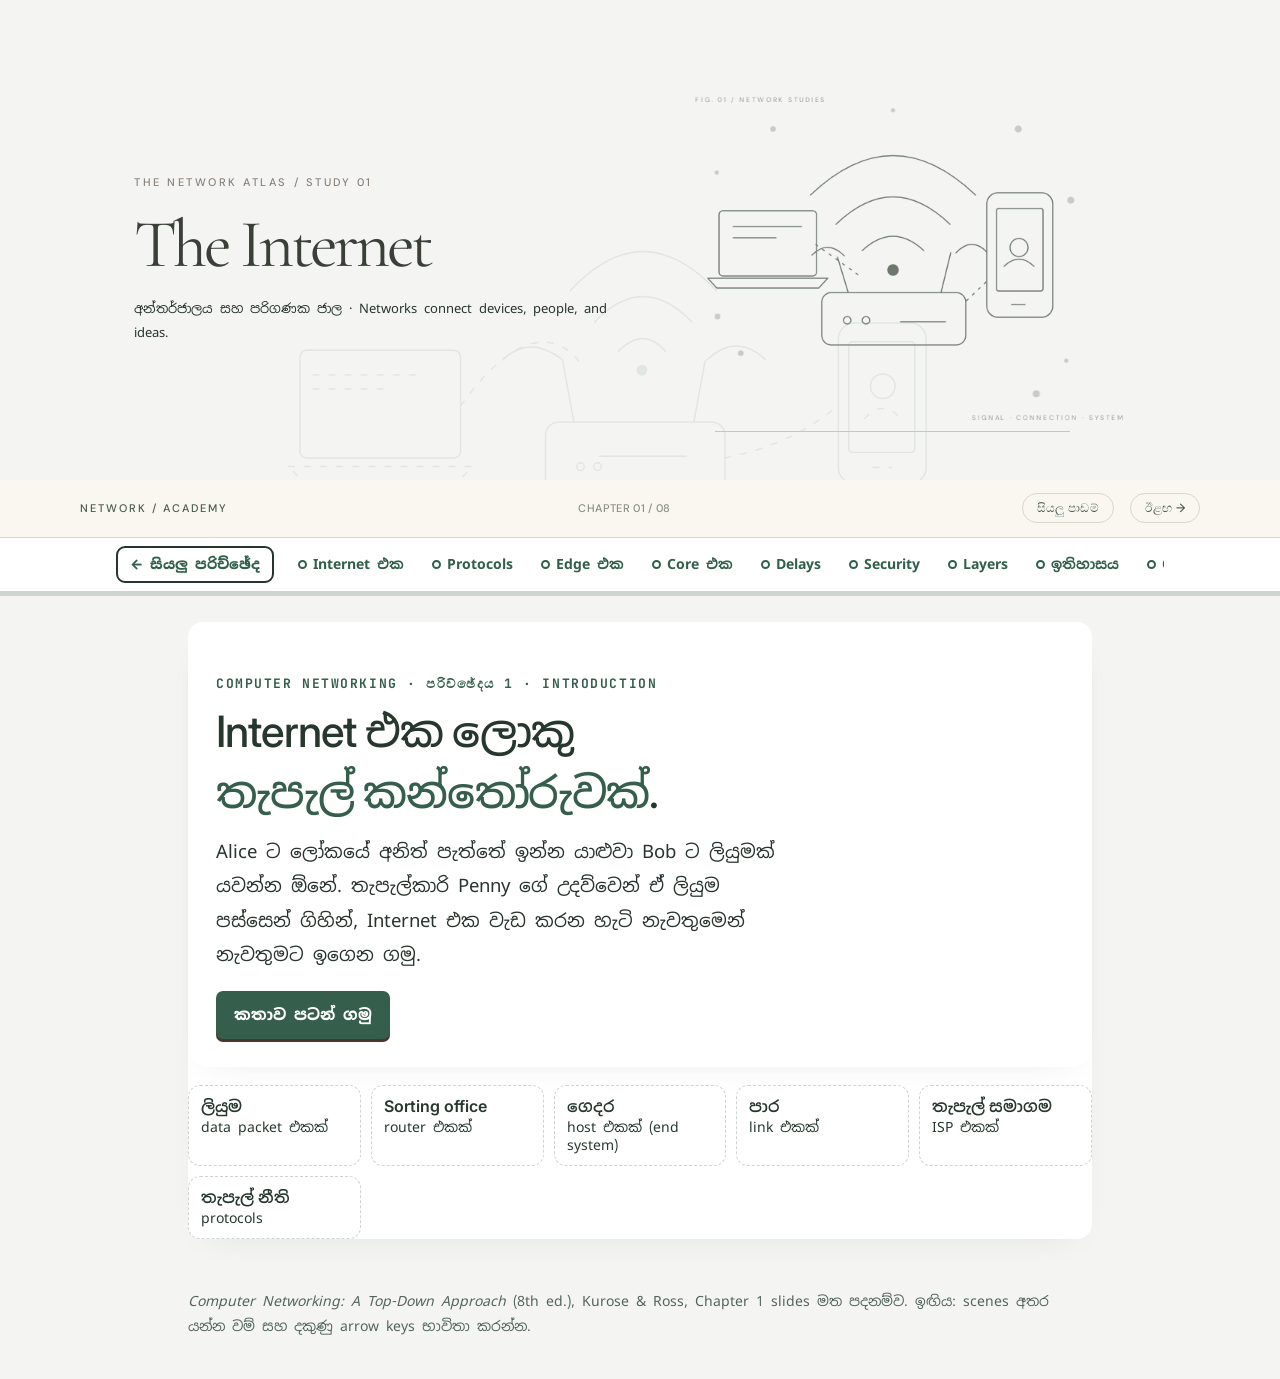
==== commit b48402e7: "Add files via upload" ====
--- a/chapters/chapter1.html
+++ b/chapters/chapter1.html
@@ -1,9 +1,41 @@
-<!doctype html><html lang="si"><head><meta charset=utf8><meta name=viewport content="width=device-width,initial-scale=1,viewport-fit=cover"><style>:root{color-scheme:light;box-sizing:border-box;padding-top:env(safe-area-inset-top,0px);padding-bottom:env(safe-area-inset-bottom,0px)}html{scroll-padding-top:env(safe-area-inset-top,0px)}body{margin:0;padding:0;font:14px -apple-system,BlinkMacSystemFont,sans-serif;background:#fff;color:#000}img{max-width:100%}[hidden]:not([hidden=until-found i]){display:none!important}</style></head><body>
-<title>Penny ගේ Post Office: පරිච්ඡේදය 1</title>
-<meta name="claude:viewport-fit-sides" content="cover">
-<link rel="preconnect" href="https://fonts.googleapis.com">
-<link rel="preconnect" href="https://fonts.gstatic.com" crossorigin>
-<link rel="stylesheet" href="https://fonts.googleapis.com/css2?family=Familjen+Grotesk:wght@500;700&family=Noto+Sans+Sinhala:wght@400;500;700&family=JetBrains+Mono:wght@400;600&display=swap">
+<!DOCTYPE html>
+
+<html data-theme="light" lang="si"><head><meta charset="utf-8"/><meta content="width=device-width,initial-scale=1,viewport-fit=cover" name="viewport"/><style>:root{color-scheme:light;box-sizing:border-box;padding-top:env(safe-area-inset-top,0px);padding-bottom:env(safe-area-inset-bottom,0px)}html{scroll-padding-top:env(safe-area-inset-top,0px)}body{margin:0;padding:0;font:14px -apple-system,BlinkMacSystemFont,sans-serif;background:#fff;color:#000}img{max-width:100%}[hidden]:not([hidden=until-found i]){display:none!important}</style><style id="modern-unified">
+:root,:root[data-theme="light"]{color-scheme:light!important;--bg:#f5f7fb;--paper:#fff;--card:#fff;--surface:#fff;--surface-2:#f1f5fa;--paper2:#f8fafc;--sky:#f5f7fb;--ink:#142238;--muted:#607087;--line:#dce4ee;--red:#db5266;--stamp:#db5266;--post-red:#db5266;--blue:#3466d9;--air:#3466d9;--post-blue:#3466d9;--yellow:#e2a344;--sun:#e2a344;--gold:#e2a344;--green:#168767;--good:#168767;--leaf:#168767;--blue-soft:#ebf1ff;--air-soft:#ebf1ff;--soft-blue:#ebf1ff;--stamp-soft:#fff0f2;--red-soft:#fff0f2;--green-soft:#e7f5f0;--leaf-soft:#e7f5f0;--gold-soft:#fff6e8;--sun-soft:#fff6e8;--shadow:0 10px 36px rgba(22,43,82,.045)!important;--f-display:"Inter","Noto Sans Sinhala",system-ui,sans-serif;--display:var(--f-display);--f-body:"Noto Sans Sinhala","Inter",system-ui,sans-serif;--body:var(--f-body);--f-mono:"JetBrains Mono",monospace}
+@media(prefers-color-scheme:dark){:root:not([data-theme="light"]){color-scheme:dark!important;--bg:#0b1220;--paper:#121e30;--card:#121e30;--surface:#121e30;--surface-2:#18263a;--paper2:#18263a;--sky:#0b1220;--ink:#e9eff8;--muted:#a0aec3;--line:#2c3c52;--red:#fa8492;--stamp:#fa8492;--post-red:#fa8492;--blue:#8eb0ff;--air:#8eb0ff;--post-blue:#8eb0ff;--green:#61d5ab;--good:#61d5ab;--blue-soft:#223659;--air-soft:#223659;--soft-blue:#223659;--red-soft:#392631;--stamp-soft:#392631;--green-soft:#173c35;--gold-soft:#453725;--shadow:0 12px 36px rgba(0,0,0,.18)!important}}
+*{box-sizing:border-box}html{scroll-behavior:smooth}body{margin:0!important;background:var(--bg)!important;background-image:none!important;color:var(--ink)!important;font-family:var(--f-body)!important;line-height:1.8!important;font-size:16.5px!important;overflow-x:hidden}body::before{display:none!important} h1,h2,h3,h4{font-family:var(--f-display)!important;letter-spacing:-.025em!important;line-height:1.4!important}p{line-height:1.85!important}button{cursor:pointer;transition:background-color .2s,border-color .2s,color .2s,transform .2s!important}button:hover:not(:disabled){transform:translateY(-1px)}a{transition:color .2s} :focus-visible{outline:2px solid var(--blue)!important;outline-offset:3px!important}
+.wrap{max-width:980px!important;padding-left:clamp(18px,3vw,38px)!important;padding-right:clamp(18px,3vw,38px)!important}
+.airmail,.airmail-top,.stripe,.topbar::after,.route .rail,.route .rail b,.postmark{display:none!important}
+.scene,.beat,.panel,.card,.hero-grid,.hero-art,.paper,.letter,.content-card{border-radius:15px!important;box-shadow:var(--shadow)!important;border-color:var(--line)!important}
+.topbar,.bar,.top,.route,.passport{background:var(--paper)!important;box-shadow:none!important;border-color:var(--line)!important}
+.back,.backlink,.brand,.allch,.chip,.stop-btn,.act{border-radius:9px!important;box-shadow:none!important}
+.hero-letter,.hero-art,.hero-illustration,.hero-drawing,.postmark,.carrier,.guide,.buddy,.penny,.stampbook,.cast-chip,.mascot,.character-art{display:none!important}
+.hero,.cover{padding-top:22px!important} .hero h1,.cover h1{font-size:clamp(1.8rem,4.5vw,2.7rem)!important}
+button,optgroup,select,input,textarea{font-family:var(--f-body)!important}
+button:disabled{opacity:.52;cursor:not-allowed}
+.opt,.option,.choice{border-radius:10px!important} .right{border-color:#168767!important}.wrong{border-color:#db5266!important}
+[data-goto],.chip,.stop-btn,.act{transition:all .24s ease!important}
+main{animation:modernFade .42s ease both}@keyframes modernFade{from{opacity:.4;transform:translateY(9px)}to{opacity:1;transform:translateY(0)}}
+@media(prefers-reduced-motion:reduce){*,*::before,*::after{animation:none!important;transition:none!important;scroll-behavior:auto!important}}
+@media(max-width:650px){.wrap{padding-inline:16px!important}.hero-grid{grid-template-columns:1fr!important}.route-bar{overflow-x:auto!important}.hero h1{font-size:1.9rem!important}}
+</style><link href="https://fonts.googleapis.com" rel="preconnect"/><link crossorigin="" href="https://fonts.gstatic.com" rel="preconnect"/><link href="https://fonts.googleapis.com/css2?family=Inter:wght@400;500;600;700;800&amp;family=Noto+Sans+Sinhala:wght@400;500;600;700&amp;display=swap" rel="stylesheet"/><style>
+/* Modern professional visual language. Individual lesson logic remains intact. */
+:root,:root[data-theme="dark"]{color-scheme:dark!important;--bg:#050505;--paper:#0e0e10;--card:#121214;--surface:#121214;--surface-2:#19191c;--paper2:#151518;--paper-2:#151518;--sky:#050505;--ink:#f1f1f2;--text:#f1f1f2;--muted:#a2a2aa;--line:#29292e;--blue:#a8b9ff;--air:#a8b9ff;--post-blue:#a8b9ff;--stamp:#eb8e89;--red:#eb8e89;--post-red:#eb8e89;--gold:#d3bd83;--sun:#d3bd83;--green:#83c9ac;--leaf:#83c9ac;--good:#83c9ac;--blue-soft:#1b2030;--air-soft:#1b2030;--soft-blue:#1b2030;--red-soft:#2b1c20;--stamp-soft:#2b1c20;--soft-red:#2b1c20;--gold-soft:#292417;--sun-soft:#292417;--green-soft:#16251f;--leaf-soft:#16251f;--kraft:#272322;--kraft-ink:#ddd0c1;--shadow:0 16px 44px rgba(0,0,0,.24);--f-display:Inter,"Noto Sans Sinhala",sans-serif;--display:Inter,"Noto Sans Sinhala",sans-serif;--f-body:"Noto Sans Sinhala",Inter,system-ui,sans-serif;--body:"Noto Sans Sinhala",Inter,system-ui,sans-serif}
+html{background:#050505!important;scroll-behavior:smooth}body{background:#050505!important;background-image:none!important;color:#f1f1f2!important;font-family:"Noto Sans Sinhala",Inter,system-ui,sans-serif!important;line-height:1.78!important}body::before{display:none!important}h1,h2,h3,h4{letter-spacing:-.025em}a{color:#b5c3ff}button,a{transition:background-color .22s ease,color .22s ease,border-color .22s ease,transform .22s ease,box-shadow .22s ease}button:hover{filter:brightness(1.08)}button:active{transform:scale(.985)}
+.airmail,.airmail-top,.stripe,.topbar::after{background:none!important;height:1px!important;background-color:#29292e!important}
+.scene,.beat,.hero-art,.card,.panel,.slide,.letter,.hero-grid,.cover-card{box-shadow:0 14px 38px rgba(0,0,0,.18)!important;border-color:#2d2d31!important} .scene,.beat,.card,.panel{border-radius:18px!important}
+.postmark,.postmark-stamp,.stampbook,.stampcount{filter:grayscale(1);opacity:.55} .hero-letter,.hero-art{filter:saturate(.55)}
+:focus-visible{outline:2px solid #c1ccff!important;outline-offset:3px!important}
+.academy-nav{position:sticky;top:0;z-index:9999;min-height:58px;background:rgba(5,5,5,.92);border-bottom:1px solid #242428;backdrop-filter:blur(20px);display:flex;align-items:center;justify-content:space-between;gap:16px;padding:11px max(18px,calc((100vw - 1120px)/2));font:500 12px Inter,"Noto Sans Sinhala",sans-serif;letter-spacing:.03em}
+.academy-nav a{text-decoration:none;color:#bcbcc4;white-space:nowrap}.academy-nav a:hover{color:#fff}.academy-nav .academy-home{color:#fff;font-weight:800;letter-spacing:.13em;font-size:11px}.academy-nav .academy-index{color:#73737d;font-size:11px}.academy-controls{display:flex;gap:16px;align-items:center}.academy-controls a{padding:6px 0} .academy-controls a[aria-disabled="true"]{opacity:.3;pointer-events:none}
+@media(max-width:600px){.academy-nav{padding:11px 16px}.academy-nav .academy-index{display:none}.academy-controls{gap:12px}}
+@media(prefers-reduced-motion:reduce){*,*:before,*:after{scroll-behavior:auto!important;animation-duration:.01ms!important;transition-duration:.01ms!important}}
+</style><link href="https://fonts.googleapis.com" rel="preconnect"/><link href="https://fonts.googleapis.com/css2?family=Cormorant+Garamond:wght@400;500;600&amp;family=DM+Sans:wght@400;500;600&amp;family=Noto+Sans+Sinhala:wght@400;500;600;700&amp;display=swap" rel="stylesheet"/><link href="../fable.css" rel="stylesheet"/><link rel="stylesheet" href="../assets/chapter-ambient.css"><link rel="icon" href="../favicon.ico" sizes="any"><link rel="icon" type="image/png" href="../favicon.png"></head><body><section class="fable-chapter-banner"><div class="fable-info"><div class="fable-kicker">THE NETWORK ATLAS / STUDY 01</div><h1>The Internet</h1><p>අන්තර්ජාලය සහ පරිගණක ජාල · Networks connect devices, people, and ideas.</p></div><div class="art-shell"><svg aria-label="Hand drawn network illustration" class="network-drawing" role="img" viewbox="0 0 640 520" xmlns="http://www.w3.org/2000/svg"><defs><filter id="rough"><feturbulence basefrequency=".014" numoctaves="2" result="noise" seed="7" type="fractalNoise"></feturbulence><fedisplacementmap in="SourceGraphic" in2="noise" scale="2"></fedisplacementmap></filter></defs><g class="sketch-lines" fill="none" filter="url(#rough)" stroke="currentColor" stroke-linecap="round" stroke-linejoin="round" stroke-width="1.5"><path d="M210 180q110-105 220 0 M244 219q76-73 152 0 M279 254q41-38 82 0"></path><circle cx="320" cy="280" fill="currentColor" r="7"></circle><rect height="70" rx="13" width="192" x="225" y="310"></rect><path d="M260 309L246 263 M384 310L397 257"></path><path d="M255 261q-22-22-43-1 M404 257q21-22 41-1"></path><circle cx="259" cy="347" r="5"></circle><circle cx="284" cy="347" r="5"></circle><path d="M330 349h60"></path><rect height="166" rx="15" width="88" x="445" y="177"></rect><rect height="110" rx="3" width="62" x="458" y="198"></rect><path d="M478 326h18"></path><circle cx="488" cy="250" r="12"></circle><path d="M468 275q20-19 40 0"></path><rect height="87" rx="5" width="130" x="88" y="201"></rect><path d="M73 291h160l-12 13H85z M107 222h91 M107 237h57"></path><path d="M217 246L276 288 M418 321L444 296" stroke-dasharray="3 8"></path><circle cx="85" cy="150" fill="currentColor" opacity=".32" r="2"></circle><circle cx="160" cy="92" fill="currentColor" opacity=".32" r="3"></circle><circle cx="487" cy="92" fill="currentColor" opacity=".32" r="4"></circle><circle cx="551" cy="401" fill="currentColor" opacity=".32" r="2"></circle><circle cx="117" cy="391" fill="currentColor" opacity=".32" r="3"></circle><circle cx="511" cy="445" fill="currentColor" opacity=".32" r="4"></circle><circle cx="320" cy="67" fill="currentColor" opacity=".32" r="2"></circle><circle cx="86" cy="342" fill="currentColor" opacity=".32" r="3"></circle><circle cx="557" cy="187" fill="currentColor" opacity=".32" r="4"></circle></g><g class="sketch-labels" fill="currentColor"><text x="56" y="56">FIG. 01 / NETWORK STUDIES</text><text x="425" y="480">SIGNAL · CONNECTION · SYSTEM</text></g></svg></div></section><nav aria-label="Chapter navigation" class="academy-nav"><a class="academy-home" href="../index.html">NETWORK / ACADEMY</a><span class="academy-index">CHAPTER 01 / 08</span><div class="academy-controls"><a href="../index.html">සියලු පාඩම්</a><a href="chapter2.html">ඊළඟ →</a></div></nav>
+<title>පරිගණක ජාල හැඳින්වීම | Network Academy</title>
+<meta content="cover" name="claude:viewport-fit-sides"/>
+<link href="https://fonts.googleapis.com" rel="preconnect">
+<link crossorigin="" href="https://fonts.gstatic.com" rel="preconnect">
+<link href="https://fonts.googleapis.com/css2?family=Familjen+Grotesk:wght@500;700&amp;family=Noto+Sans+Sinhala:wght@400;500;700&amp;family=JetBrains+Mono:wght@400;600&amp;display=swap" rel="stylesheet">
 <style>
 /* Layout: a story told one scene at a time. A single centred "envelope" stage holds the current scene:
    Penny narrates, asks a question, the reader guesses, and the scene unfolds. */
@@ -252,57 +284,52 @@
   .lane{grid-template-columns:90px 1fr}
 }
 </style>
-
-<svg width="0" height="0" style="position:absolute" aria-hidden="true">
-  <defs>
-    <g id="pip-art">
-      <g class="bob">
-        <rect x="44" y="120" width="13" height="30" rx="4" fill="#1D2944"/>
-        <rect x="63" y="120" width="13" height="30" rx="4" fill="#1D2944"/>
-        <ellipse cx="49" cy="151" rx="11" ry="5" fill="#111"/>
-        <ellipse cx="71" cy="151" rx="11" ry="5" fill="#111"/>
-        <rect x="36" y="74" width="48" height="54" rx="14" fill="#2356C4" stroke="#1D2944" stroke-width="2.5"/>
-        <rect x="58" y="76" width="4" height="50" fill="#1A3F93"/>
-        <circle cx="54" cy="92" r="2" fill="#F4C35E"/><circle cx="54" cy="104" r="2" fill="#F4C35E"/>
-        <path d="M40 78 L80 120" stroke="#8A5A1E" stroke-width="5" stroke-linecap="round"/>
-        <rect x="66" y="106" width="34" height="28" rx="6" fill="#E9A92B" stroke="#1D2944" stroke-width="2.5"/>
-        <rect x="72" y="98" width="22" height="14" rx="1.5" fill="#fff" stroke="#1D2944" stroke-width="2" transform="rotate(-8 83 105)"/>
-        <path d="M73 100 L83 107 L93 99" fill="none" stroke="#D93A3A" stroke-width="1.8" transform="rotate(-8 83 105)"/>
-        <rect x="66" y="106" width="34" height="9" rx="4" fill="#C98A16" stroke="#1D2944" stroke-width="2.5"/>
-        <rect x="26" y="80" width="13" height="36" rx="6" fill="#2356C4" stroke="#1D2944" stroke-width="2.5"/>
-        <circle cx="32" cy="118" r="6" fill="#F3C9A2" stroke="#1D2944" stroke-width="2"/>
-        <g class="arm">
-          <rect x="81" y="58" width="13" height="36" rx="6" fill="#2356C4" stroke="#1D2944" stroke-width="2.5" transform="rotate(-28 87 92)"/>
-          <circle cx="104" cy="62" r="6.5" fill="#F3C9A2" stroke="#1D2944" stroke-width="2"/>
-        </g>
-        <path d="M37 44 Q34 70 44 72 L46 50 Z" fill="#8A5A1E" stroke="#1D2944" stroke-width="2"/>
-        <path d="M83 44 Q86 70 76 72 L74 50 Z" fill="#8A5A1E" stroke="#1D2944" stroke-width="2"/>
-        <circle cx="60" cy="50" r="24" fill="#F3C9A2" stroke="#1D2944" stroke-width="2.5"/>
-        <circle cx="51" cy="50" r="2.8" fill="#1D2944"/><circle cx="69" cy="50" r="2.8" fill="#1D2944"/>
-        <circle cx="45" cy="58" r="4" fill="#F09B8A" opacity=".7"/><circle cx="75" cy="58" r="4" fill="#F09B8A" opacity=".7"/>
-        <path d="M52 62 Q60 69 68 62" fill="none" stroke="#1D2944" stroke-width="2.2" stroke-linecap="round"/>
-        <path d="M34 40 Q36 18 60 18 Q84 18 86 40 Z" fill="#2356C4" stroke="#1D2944" stroke-width="2.5"/>
-        <rect x="35" y="34" width="50" height="8" fill="#D93A3A" stroke="#1D2944" stroke-width="2"/>
-        <path d="M30 42 Q60 50 92 42 L90 46 Q60 54 30 46 Z" fill="#1D2944"/>
-        <circle cx="60" cy="27" r="4.5" fill="#F4C35E" stroke="#1D2944" stroke-width="1.5"/>
-      </g>
-    </g>
-  </defs>
+<svg aria-hidden="true" height="0" style="position:absolute" width="0">
+<defs>
+<g id="pip-art">
+<g class="bob">
+<rect fill="#1D2944" height="30" rx="4" width="13" x="44" y="120"></rect>
+<rect fill="#1D2944" height="30" rx="4" width="13" x="63" y="120"></rect>
+<ellipse cx="49" cy="151" fill="#111" rx="11" ry="5"></ellipse>
+<ellipse cx="71" cy="151" fill="#111" rx="11" ry="5"></ellipse>
+<rect fill="#2356C4" height="54" rx="14" stroke="#1D2944" stroke-width="2.5" width="48" x="36" y="74"></rect>
+<rect fill="#1A3F93" height="50" width="4" x="58" y="76"></rect>
+<circle cx="54" cy="92" fill="#F4C35E" r="2"></circle><circle cx="54" cy="104" fill="#F4C35E" r="2"></circle>
+<path d="M40 78 L80 120" stroke="#8A5A1E" stroke-linecap="round" stroke-width="5"></path>
+<rect fill="#E9A92B" height="28" rx="6" stroke="#1D2944" stroke-width="2.5" width="34" x="66" y="106"></rect>
+<rect fill="#fff" height="14" rx="1.5" stroke="#1D2944" stroke-width="2" transform="rotate(-8 83 105)" width="22" x="72" y="98"></rect>
+<path d="M73 100 L83 107 L93 99" fill="none" stroke="#D93A3A" stroke-width="1.8" transform="rotate(-8 83 105)"></path>
+<rect fill="#C98A16" height="9" rx="4" stroke="#1D2944" stroke-width="2.5" width="34" x="66" y="106"></rect>
+<rect fill="#2356C4" height="36" rx="6" stroke="#1D2944" stroke-width="2.5" width="13" x="26" y="80"></rect>
+<circle cx="32" cy="118" fill="#F3C9A2" r="6" stroke="#1D2944" stroke-width="2"></circle>
+<g class="arm">
+<rect fill="#2356C4" height="36" rx="6" stroke="#1D2944" stroke-width="2.5" transform="rotate(-28 87 92)" width="13" x="81" y="58"></rect>
+<circle cx="104" cy="62" fill="#F3C9A2" r="6.5" stroke="#1D2944" stroke-width="2"></circle>
+</g>
+<path d="M37 44 Q34 70 44 72 L46 50 Z" fill="#8A5A1E" stroke="#1D2944" stroke-width="2"></path>
+<path d="M83 44 Q86 70 76 72 L74 50 Z" fill="#8A5A1E" stroke="#1D2944" stroke-width="2"></path>
+<circle cx="60" cy="50" fill="#F3C9A2" r="24" stroke="#1D2944" stroke-width="2.5"></circle>
+<circle cx="51" cy="50" fill="#1D2944" r="2.8"></circle><circle cx="69" cy="50" fill="#1D2944" r="2.8"></circle>
+<circle cx="45" cy="58" fill="#F09B8A" opacity=".7" r="4"></circle><circle cx="75" cy="58" fill="#F09B8A" opacity=".7" r="4"></circle>
+<path d="M52 62 Q60 69 68 62" fill="none" stroke="#1D2944" stroke-linecap="round" stroke-width="2.2"></path>
+<path d="M34 40 Q36 18 60 18 Q84 18 86 40 Z" fill="#2356C4" stroke="#1D2944" stroke-width="2.5"></path>
+<rect fill="#D93A3A" height="8" stroke="#1D2944" stroke-width="2" width="50" x="35" y="34"></rect>
+<path d="M30 42 Q60 50 92 42 L90 46 Q60 54 30 46 Z" fill="#1D2944"></path>
+<circle cx="60" cy="27" fill="#F4C35E" r="4.5" stroke="#1D2944" stroke-width="1.5"></circle>
+</g>
+</g>
+</defs>
 </svg>
-
-<nav class="route" aria-label="Chapter parts">
-  <div class="bar">
-    <a class="back" href="../index.html">&larr; සියලු පරිච්ඡේද</a>
-    <div class="stops" id="stops"></div>
-  </div>
-  <div class="progress"><i id="prog" style="width:0"></i></div>
+<nav aria-label="Chapter parts" class="route">
+<div class="bar">
+<a class="back" href="#home">← සියලු පරිච්ඡේද</a>
+<div class="stops" id="stops"></div>
+</div>
+<div class="progress"><i id="prog" style="width:0"></i></div>
 </nav>
 <div class="airmail"></div>
-
 <main><div class="wrap" id="stage"></div></main>
-
 <footer><div class="wrap"><i>Computer Networking: A Top-Down Approach</i> (8th ed.), Kurose &amp; Ross, Chapter 1 slides මත පදනම්ව. ඉඟිය: scenes අතර යන්න වම් සහ දකුණු arrow keys භාවිතා කරන්න.</div></footer>
-
 <script>
 (function(){
 const $=(s,r=document)=>r.querySelector(s), $$=(s,r=document)=>[...r.querySelectorAll(s)];
@@ -423,21 +450,21 @@
   <div class="dict"><div><b>Host / end system</b><span>a house: laptops, phones, servers, even a web-enabled toaster</span></div><div><b>Router / switch</b><span>a sorting office</span></div><div><b>Link</b><span>a road</span></div><div><b>Bandwidth</b><span>how many letters a road takes per second</span></div><div><b>ISP</b><span>a postal company</span></div><div><b>RFC / IETF</b><span>the rule books, and the committee that writes them</span></div></div></div>`});
 
 /* ---------- ACT: Protocols ---------- */
-S.push({act:'protocols',title:'Hi... hello?',
- say:"Imagine Alice says \"Hi\" to Bob, and Bob just stares at her in silence.",
- ask:{q:"What would you do if you were Alice?",opts:["Keep talking anyway","Try again, or give up","Wait forever"],why:"Whatever you picked, you followed an unwritten rule about what to do when a reply doesn't come. Computers need those rules written down."},
- init(r){const d=document.createElement('div');r.appendChild(d);journey(d,{title:'Letters going back and forth',start:'a',h:200,
+S.push({act:'protocols',title:'Hi... හලෝ?',
+ say:"Alice Bob ට \"Hi\" කියනවා, Bob කිසිම දෙයක් නොකියා ඇය දිහා බලාගෙන ඉන්නවා කියලා හිතන්න.",
+ ask:{q:"ඔයා Alice නම් මොකද කරන්නේ?",opts:["කොහොමත් කතා කරගෙන යනවා","ආයෙත් උත්සාහ කරනවා, නැත්නම් අත්හරිනවා","හැමදාටම බලාගෙන ඉන්නවා"],why:"ඔයා මොනවා තෝරගත්තත්, පිළිතුරක් නොලැබුනාම කරන්න ඕන දේ ගැන ලියලා නැති නීතියක් ඔයා අනුගමනය කළා. Computers වලට ඒ නීති ලියලා දෙන්න ඕනේ."},
+ init(r){const d=document.createElement('div');r.appendChild(d);journey(d,{title:'ලියුම් එහාට මෙහාට යනවා',start:'a',h:200,
   nodes:[{id:'a',x:110,y:110,kind:'pc',label:'Alice'},{id:'b',x:610,y:110,kind:'pc',label:'Bob'}],links:[['a','b','']],
   steps:[
-   {pos:'b',label:'Hi',hl:[0],text:"First a <b>human</b> protocol. Alice opens with a greeting."},
-   {pos:'a',label:'Hi',hl:[0],text:"Bob replies with the expected greeting. So far so good."},
-   {pos:'b',label:'Got the time?',hl:[0],text:"Alice sends a request."},
-   {pos:'a',label:'2:00',hl:[0],text:"Bob answers. Every message got the reply and the action Alice expected."},
-   {pos:'b',label:'TCP connection request',hl:[0],text:"Now the <b>network</b> version. Alice's laptop asks Bob's web server to open a TCP connection."},
-   {pos:'a',label:'TCP connection response',hl:[0],text:"The server agrees. The two computers have just 'said hi'."},
-   {pos:'b',label:'GET /kurose_ross',hl:[0],text:"Alice's browser sends a request: <span class='formula'>GET http://gaia.cs.umass.edu/kurose_ross</span>"},
-   {pos:'a',label:'<file>',hl:[0],text:"The server sends back the page. Same pattern as the humans: specific messages, and specific actions when they arrive."}]});
-  const k=document.createElement('div');k.className='keyidea';k.innerHTML="A <b>protocol</b> defines the <b>format and order of messages</b> sent and received among network entities, and the <b>actions taken</b> when a message is sent or received. All communication on the Internet is governed by protocols: HTTP, TCP, IP, WiFi, 4G/5G, Ethernet and more.";r.appendChild(k)}
+   {pos:'b',label:'Hi',hl:[0],text:"මුලින්ම <b>human</b> protocol එකක්. Alice ආරම්භ කරන්නේ ආචාරයකින්."},
+   {pos:'a',label:'Hi',hl:[0],text:"Bob බලාපොරොත්තු වෙන ආචාරයෙන්ම පිළිතුරු දෙනවා. මෙතෙක් හොඳයි."},
+   {pos:'b',label:'වෙලාව කීයද?',hl:[0],text:"Alice request එකක් යවනවා."},
+   {pos:'a',label:'2:00',hl:[0],text:"Bob පිළිතුරු දෙනවා. හැම message එකකටම Alice බලාපොරොත්තු වුණු reply එකයි action එකයි ලැබුණා."},
+   {pos:'b',label:'TCP connection request',hl:[0],text:"දැන් <b>network</b> version එක. Alice ගේ laptop එක Bob ගේ web server එකෙන් TCP connection එකක් open කරන්න ඉල්ලනවා."},
+   {pos:'a',label:'TCP connection response',hl:[0],text:"Server එක එකඟ වෙනවා. Computers දෙක දැන් 'hi කිව්වා'."},
+   {pos:'b',label:'GET /kurose_ross',hl:[0],text:"Alice ගේ browser එක request එකක් යවනවා: <span class='formula'>GET http://gaia.cs.umass.edu/kurose_ross</span>"},
+   {pos:'a',label:'<file>',hl:[0],text:"Server එක page එක ආපහු යවනවා. මිනිසුන්ගේ pattern එකමයි: නිශ්චිත messages, ඒවා ලැබුණාම නිශ්චිත actions."}]});
+  const k=document.createElement('div');k.className='keyidea';k.innerHTML="<b>Protocol</b> එකක් කියන්නේ network entities අතර යවන සහ ලබන <b>messages වල format එකයි පිළිවෙළයි</b>, message එකක් යවද්දී/ලබද්දී ගන්න <b>actions</b> වලත් නිර්වචනයයි. Internet එකේ හැම communication එකක්ම පාලනය වෙන්නේ protocols වලින්: HTTP, TCP, IP, WiFi, 4G/5G, Ethernet සහ තව ගොඩක්.";r.appendChild(k)}
 });
 
 /* ---------- ACT: Edge ---------- */
@@ -754,7 +781,7 @@
   <li>Attacks: <b>sniffing, spoofing, DoS</b>. Defences: authentication, encryption, integrity checks, access restrictions, firewalls.</li>
   <li>Five <b>layers</b> and <b>encapsulation</b>: message, segment, datagram, frame.</li></ul></div>
   <div class="card"><h3>Your stamps</h3><div class="stampgrid" id="stampgrid"></div></div>
-  <div style="display:flex;gap:10px;flex-wrap:wrap"><a class="btn primary" href="../index.html">Back to all chapters</a><button class="btn" type="button" data-goto="0">Start again</button></div>`,
+  <div style="display:flex;gap:10px;flex-wrap:wrap"><a class="btn primary" href="#home">Back to all chapters</a><button class="btn" type="button" data-goto="0">Start again</button></div>`,
  init(r){const g=$('#stampgrid',r);ACTS.slice(1).forEach(a=>{const s=document.createElement('span');s.className='pstamp'+(actDone(a[0])?' on':'');s.textContent=a[1].split(' ').pop();g.appendChild(s)})}
 });
 
@@ -794,5 +821,22 @@
 const m=/^#s(\d+)$/.exec(location.hash);render(m?+m[1]:0,true);
 })();
 </script>
-
-</body></html>
+<style id="modern-unified">
+:root,:root[data-theme="light"]{color-scheme:light!important;--bg:#f5f7fb;--paper:#fff;--card:#fff;--surface:#fff;--surface-2:#f1f5fa;--paper2:#f8fafc;--sky:#f5f7fb;--ink:#142238;--muted:#607087;--line:#dce4ee;--red:#db5266;--stamp:#db5266;--post-red:#db5266;--blue:#3466d9;--air:#3466d9;--post-blue:#3466d9;--yellow:#e2a344;--sun:#e2a344;--gold:#e2a344;--green:#168767;--good:#168767;--leaf:#168767;--blue-soft:#ebf1ff;--air-soft:#ebf1ff;--soft-blue:#ebf1ff;--stamp-soft:#fff0f2;--red-soft:#fff0f2;--green-soft:#e7f5f0;--leaf-soft:#e7f5f0;--gold-soft:#fff6e8;--sun-soft:#fff6e8;--shadow:0 10px 36px rgba(22,43,82,.045)!important;--f-display:"Inter","Noto Sans Sinhala",system-ui,sans-serif;--display:var(--f-display);--f-body:"Noto Sans Sinhala","Inter",system-ui,sans-serif;--body:var(--f-body);--f-mono:"JetBrains Mono",monospace}
+@media(prefers-color-scheme:dark){:root:not([data-theme="light"]){color-scheme:dark!important;--bg:#0b1220;--paper:#121e30;--card:#121e30;--surface:#121e30;--surface-2:#18263a;--paper2:#18263a;--sky:#0b1220;--ink:#e9eff8;--muted:#a0aec3;--line:#2c3c52;--red:#fa8492;--stamp:#fa8492;--post-red:#fa8492;--blue:#8eb0ff;--air:#8eb0ff;--post-blue:#8eb0ff;--green:#61d5ab;--good:#61d5ab;--blue-soft:#223659;--air-soft:#223659;--soft-blue:#223659;--red-soft:#392631;--stamp-soft:#392631;--green-soft:#173c35;--gold-soft:#453725;--shadow:0 12px 36px rgba(0,0,0,.18)!important}}
+*{box-sizing:border-box}html{scroll-behavior:smooth}body{margin:0!important;background:var(--bg)!important;background-image:none!important;color:var(--ink)!important;font-family:var(--f-body)!important;line-height:1.8!important;font-size:16.5px!important;overflow-x:hidden}body::before{display:none!important} h1,h2,h3,h4{font-family:var(--f-display)!important;letter-spacing:-.025em!important;line-height:1.4!important}p{line-height:1.85!important}button{cursor:pointer;transition:background-color .2s,border-color .2s,color .2s,transform .2s!important}button:hover:not(:disabled){transform:translateY(-1px)}a{transition:color .2s} :focus-visible{outline:2px solid var(--blue)!important;outline-offset:3px!important}
+.wrap{max-width:980px!important;padding-left:clamp(18px,3vw,38px)!important;padding-right:clamp(18px,3vw,38px)!important}
+.airmail,.airmail-top,.stripe,.topbar::after,.route .rail,.route .rail b,.postmark{display:none!important}
+.scene,.beat,.panel,.card,.hero-grid,.hero-art,.paper,.letter,.content-card{border-radius:15px!important;box-shadow:var(--shadow)!important;border-color:var(--line)!important}
+.topbar,.bar,.top,.route,.passport{background:var(--paper)!important;box-shadow:none!important;border-color:var(--line)!important}
+.back,.backlink,.brand,.allch,.chip,.stop-btn,.act{border-radius:9px!important;box-shadow:none!important}
+.hero-letter,.hero-art,.hero-illustration,.hero-drawing,.postmark,.carrier,.guide,.buddy,.penny,.stampbook,.cast-chip,.mascot,.character-art{display:none!important}
+.hero,.cover{padding-top:22px!important} .hero h1,.cover h1{font-size:clamp(1.8rem,4.5vw,2.7rem)!important}
+button,optgroup,select,input,textarea{font-family:var(--f-body)!important}
+button:disabled{opacity:.52;cursor:not-allowed}
+.opt,.option,.choice{border-radius:10px!important} .right{border-color:#168767!important}.wrong{border-color:#db5266!important}
+[data-goto],.chip,.stop-btn,.act{transition:all .24s ease!important}
+main{animation:modernFade .42s ease both}@keyframes modernFade{from{opacity:.4;transform:translateY(9px)}to{opacity:1;transform:translateY(0)}}
+@media(prefers-reduced-motion:reduce){*,*::before,*::after{animation:none!important;transition:none!important;scroll-behavior:auto!important}}
+@media(max-width:650px){.wrap{padding-inline:16px!important}.hero-grid{grid-template-columns:1fr!important}.route-bar{overflow-x:auto!important}.hero h1{font-size:1.9rem!important}}
+</style><link href="../readability.css" rel="stylesheet"/><script defer="" src="../cleanup.js"></script><link href="../critical-fixes.css" rel="stylesheet"/><script defer="" src="../critical-fixes.js"></script></link></link></link><script src="../assets/react.min.js"></script><script src="../assets/react-dom.min.js"></script><script src="../assets/ambient.js"></script><script src="../assets/chapter.js"></script></body></html>
--- a/fable.css
+++ b/fable.css
@@ -0,0 +1,9 @@
+
+:root{color-scheme:light!important;--bg:#f3f0e6;--paper:#faf8f0;--card:#fbf9f3;--surface:#faf8f0;--surface-2:#eee9dd;--paper2:#f5f1e6;--ink:#333c37;--muted:#777b70;--line:#d6d4c7;--air:#657c70;--blue:#657c70;--red:#aa796b;--stamp:#aa796b;--gold:#ad9577;--sun:#ad9577;--green:#6a8b79;--leaf:#6a8b79;--sky:#f3f0e6;--post-blue:#657c70;--post-red:#aa796b;--bg:#f3f0e6;--fg:#333c37;--soft-blue:#e4eae2;--blue-soft:#e4eae2;--air-soft:#e4eae2;--soft-red:#f2e8e0;--red-soft:#f2e8e0;--stamp-soft:#f2e8e0;--soft-green:#e5ede5;--green-soft:#e5ede5;--leaf-soft:#e5ede5;--soft-yellow:#f2ecdf;--gold-soft:#f2ecdf;--sun-soft:#f2ecdf;--shadow:0 12px 50px -35px #4b51483d!important;--f-display:'Cormorant Garamond','Noto Sans Sinhala',serif;--f-body:'Noto Sans Sinhala','DM Sans',sans-serif;--display:'Cormorant Garamond','Noto Sans Sinhala',serif;--body:'Noto Sans Sinhala','DM Sans',sans-serif}
+:root[data-theme=dark]{color-scheme:light!important}html{scroll-behavior:smooth;background:#f3f0e6!important}body{background:#f3f0e6!important;background-image:none!important;color:#333c37!important;font-family:'Noto Sans Sinhala','DM Sans',sans-serif!important;overflow-x:hidden;line-height:1.85!important}body::before{display:none!important}h1,h2,h3,h4{color:#313c35!important;font-weight:500!important;letter-spacing:-.02em}h1{font-size:clamp(2rem,5vw,4rem)!important}h2{font-size:clamp(1.5rem,3.5vw,2.7rem)!important}p{line-height:1.9}a{color:#587669}button{cursor:pointer}button:hover,a:hover{transition:all .3s ease}button:focus-visible,a:focus-visible{outline:2px solid #607d70;outline-offset:4px}button{border-radius:7px!important}section,article,.scene,.beat,.hero,.player,.hook,.card,.panel,.slide,.stage{scroll-margin-top:104px} .airmail,.airmail-top,.stripe,.airmail-top,.postmark,.hero-letter,.stampbook,.stampcount,.penny,.cast-chip,.stampbox{display:none!important}
+.academy-nav{background:rgba(249,247,239,.96)!important;color:#344038!important;box-shadow:none!important;border-bottom:1px solid #d9d8ce!important;backdrop-filter:blur(16px);font-family:'DM Sans',sans-serif!important}.academy-nav a{color:#465b50!important}.academy-home{font-weight:500!important;letter-spacing:.18em!important}.academy-controls a{border:1px solid #d5d7c9!important;border-radius:99px!important;background:transparent!important;padding:6px 14px!important}.academy-controls a:hover{background:#e5eae0!important}.academy-index{color:#8a8e83!important}
+.fable-chapter-banner{max-width:1060px;margin:clamp(24px,5vw,60px) auto 20px;padding:0 24px;display:grid;grid-template-columns:1fr 1fr;align-items:center;gap:25px;position:relative}.fable-chapter-banner .fable-info{max-width:530px}.fable-kicker{font:500 11px/1.5 'DM Sans',sans-serif!important;letter-spacing:.23em;color:#8a8077!important;text-transform:uppercase}.fable-chapter-banner h1{font:400 clamp(2.4rem,5.3vw,5.3rem)/1.04 'Cormorant Garamond','Noto Sans Sinhala',serif!important;letter-spacing:-.055em!important;margin:18px 0;color:#3a4038!important}.fable-chapter-banner p{font-size:13px;color:#777f74}.fable-chapter-banner .art-shell{position:relative;max-width:480px}.fable-chapter-banner .art-shell:after{content:'';position:absolute;left:13%;right:13%;bottom:7%;height:1px;background:#c8c8b8}
+.network-drawing{width:100%;height:auto;max-height:450px;color:#6d776e;animation:sketch-appear 1.6s ease both}.sketch-labels{font:9px 'DM Sans',sans-serif;letter-spacing:2.3px;opacity:.68}.sketch-lines{stroke-dasharray:800;stroke-dashoffset:800;animation:draw-lines 2.7s ease forwards}@keyframes draw-lines{to{stroke-dashoffset:0}}@keyframes sketch-appear{from{opacity:0;transform:translateY(14px)}to{opacity:1;transform:translateY(0)}}
+/* Consistent editorial cards, no chunky childish decoration */
+.scene,.beat,.hero,.player,.hook,.card,.stage,.slide,.panel,.question,.info-box,.chapter-content{border-color:#dddcd2!important;box-shadow:0 10px 40px -32px #55645430!important}.scene,.beat,.player,.hook,.card,.slide,.panel{border-radius:6px!important}.hero-art{display:none!important}.eyebrow,.tag,.mono,.where{color:#85877c!important;letter-spacing:.12em!important}.route-bar,.trail,.progress-line,.prog-line{filter:saturate(.35)}svg text{font-family:'DM Sans','Noto Sans Sinhala',sans-serif}.scene svg,.player svg{max-width:100%} .back,.backlink,.allch,.brand,.chip,.act,.stop-btn{border-radius:5px!important;box-shadow:none!important} .hook .who svg{display:none!important}.hook .who:before{content:'◌';font:30px Georgia,serif;color:#748b78;border:1px solid #aebbad;width:48px;height:48px;border-radius:50%;display:grid;place-items:center;flex:none} .chapter-illustration{max-width:100%}
+@media(max-width:650px){.fable-chapter-banner{grid-template-columns:1fr;gap:0}.fable-chapter-banner .art-shell{max-width:340px;margin:auto}.academy-nav{gap:8px!important}.fable-chapter-banner h1{font-size:2.8rem!important}}@media(prefers-reduced-motion:reduce){*,*::before,*::after{animation-duration:.01ms!important;transition-duration:.01ms!important;scroll-behavior:auto!important}}
--- a/assets/chapter-ambient.css
+++ b/assets/chapter-ambient.css
@@ -0,0 +1 @@
+#atlas-react-ambient{position:fixed;inset:0;pointer-events:none;z-index:0;opacity:.5;overflow:hidden}#atlas-react-ambient canvas{width:100%;height:100%}body{isolation:isolate}body>main,body>.wrap,body>header,body>.topbar,body>.bar,body>.route,body>.top,body>.stage,body>footer{position:relative;z-index:1} @media(max-width:800px){#atlas-react-ambient{opacity:.2}}
--- a/readability.css
+++ b/readability.css
@@ -0,0 +1,27 @@
+
+/* Final visual corrections: appended after chapter legacy theme rules. */
+:root,:root[data-theme=light],:root[data-theme=dark]{color-scheme:light!important;--bg:#f4f5f2!important;--paper:#f8f9f6!important;--card:#fff!important;--surface:#fff!important;--surface-2:#f0f2ee!important;--paper2:#f4f5f2!important;--sky:#f4f5f2!important;--ink:#252e29!important;--muted:#56645b!important;--line:#cbd2ca!important;--air:#355e4c!important;--blue:#355e4c!important;--post-blue:#355e4c!important;--red:#966152!important;--stamp:#966152!important;--post-red:#966152!important;--gold:#8a7046!important;--sun:#8a7046!important;--green:#27664a!important;--leaf:#27664a!important;--good:#27664a!important;--air-soft:#e6eee8!important;--blue-soft:#e6eee8!important;--soft-blue:#e6eee8!important;--stamp-soft:#f3e9e4!important;--red-soft:#f3e9e4!important;--green-soft:#e2eee6!important;--leaf-soft:#e2eee6!important;--gold-soft:#f2ebdf!important;--shadow:0 12px 34px -26px #34433a35!important}
+html,body{background:#f4f5f2!important;color:#252e29!important}body{background-image:none!important;isolation:isolate}body:before{display:none!important}body::after{content:'';position:fixed;inset:0;z-index:-1;pointer-events:none;opacity:.13;background:url('network-watermark.svg') center center/ min(76vw,850px) auto no-repeat;animation:watermark-drift 24s ease-in-out infinite alternate}
+@keyframes watermark-drift{0%{transform:translate3d(-1.5%,1%,0) rotate(-3deg)}100%{transform:translate3d(2%,-1.5%,0) rotate(3deg)}}
+/* Legacy inline color values are not reliable. Set a readable editorial baseline. */
+body,body p,body li,body label,body td,body th,body .q,body .answer,body .answer-text,body .tease,body .note,body .tip,body .desc,body .question-text,body .speech,body .dialogue,body .speech-bubble{color:#28342d!important}
+body h1,body h2,body h3,body h4,body strong,body b{color:#26372d!important}
+body .muted,body .eyebrow,body .where,body .mono,body .caption,body small,body .hint,body .lbl{color:#56645b!important}
+body a{color:#305f4b!important}body button{color:#29392f}body code,body pre{color:#263b31!important}body .scene,body .beat,body .panel,body .card,body .hook,body .bubble,body .speech,body .dialogue,body .quote,body .chat,body .question,body .quiz,body .hero-grid{background-color:#fff!important;border-color:#d1d8d0!important}
+/* Clear text on dark blocks; avoid dark text inside dark dialogue panels. */
+body [style*='background:#1'],body [style*='background: #1']{color:#f7f9f6!important}
+body .hook,body .hook *,body .bubble,body .bubble *,body .dialogue,body .dialogue *,body .speech,body .speech *{color:#283b30!important}
+body .hook,body .bubble,body .dialogue,body .speech{background:#fff!important;border:1px solid #d1d8d0!important;box-shadow:none!important}
+body .hook .who,body .hook .who *,body .hook .q{color:#293b31!important}
+/* Postal mascots and character illustrations removed, without touching lessons. */
+svg:has(use[href='#penny']),svg:has(use[href='#postman']),svg:has(use[href='#carrier']),svg:has(use[href='#mailman']),.pipbtn,.postman,.mailman,.penny,.mascot,.character-art,.carrier-art,.guide-avatar,.character-avatar,.hero-postman,.hero-mailman,.postman-art,.stampbook,.postmark,.hero-letter{display:none!important}
+.hook .who:before{display:none!important}.hook .who{gap:0!important}.hook .who > svg{display:none!important}
+.fable-chapter-banner .network-drawing,.topic-art .network-drawing{animation:living-illustration 9s ease-in-out infinite!important;transform-origin:center center;will-change:transform}
+.network-drawing .sketch-lines{stroke-dasharray:none!important;stroke-dashoffset:0!important;animation:line-breathe 8s ease-in-out infinite!important;transform-origin:50% 50%}
+.network-drawing .sketch-lines circle{animation:signal-pulse 3.7s ease-in-out infinite alternate}
+.network-drawing .sketch-lines circle:nth-child(3n){animation-delay:-1.3s}.network-drawing .sketch-lines circle:nth-child(4n){animation-delay:-2.5s}
+@keyframes living-illustration{0%,100%{transform:translate3d(0,0,0) rotate(-.5deg)}50%{transform:translate3d(0,-9px,0) rotate(.6deg)}}
+@keyframes line-breathe{0%,100%{opacity:.76;transform:scale(1)}50%{opacity:1;transform:scale(1.012)}}
+@keyframes signal-pulse{0%,100%{opacity:.25}50%{opacity:.9}}
+.fable-chapter-banner,.scene,.beat,main{position:relative;z-index:1}
+@media(prefers-reduced-motion:reduce){.network-drawing,.network-drawing .sketch-lines,.network-drawing circle,body::after{animation:none!important;transform:none!important}}
--- a/critical-fixes.css
+++ b/critical-fixes.css
@@ -0,0 +1,28 @@
+/* FINAL FIX: applied AFTER all old chapter styles */
+:root, :root[data-theme="dark"], :root[data-theme="light"] {color-scheme:light!important; --ink:#25362e!important;--paper:#ffffff!important;--bg:#f4f5f2!important;--card:#ffffff!important;--surface:#ffffff!important;--muted:#52645b!important;--line:#cdd5ce!important;--blue:#355e4c!important;--air:#355e4c!important;--red:#8b604f!important;--shadow:0 12px 34px -24px rgba(36,53,43,.17)!important}
+html,body {background:#f4f5f2!important;color:#263a2f!important}
+body, body :is(p,li,dt,dd,span,div,label,small,blockquote,strong,b,h1,h2,h3,h4){ text-shadow:none!important }
+/* Older pages hard-code navy dialogue panels. Override both their fill AND content. */
+body :is(.bubble,.speech,.speech-bubble,.dialogue,.narr .bubble,.hook,.talk,.say,.quote,.speechbox,.tipbox,.chat-bubble,.gSpeech,.caption-box,.letter-text,.message-box,.carrier-speech,.penny-speech){background:#ffffff!important;background-image:none!important;color:#263a2f!important;border:1px solid #cbd4cb!important;box-shadow:0 5px 25px -18px rgba(35,53,40,.2)!important}
+body :is(.bubble,.speech,.speech-bubble,.dialogue,.narr .bubble,.hook,.talk,.say,.quote,.speechbox,.tipbox,.chat-bubble,.gSpeech,.caption-box,.letter-text,.message-box,.carrier-speech,.penny-speech) :is(p,span,b,strong,small,em,i,div){color:#263a2f!important}
+body :is(.bubble,.speech,.dialogue,.narr .bubble,.hook) {opacity:1!important;filter:none!important}
+body :is(.scene,.beat,.card,.panel,.sheet,.page,.box,.reveal,.ask,.question,.quiz,.content-card,.hero,.guide,.letter,.narr,.cover){color:#263a2f!important}
+body :is(.scene,.beat,.card,.panel,.sheet,.page,.box,.reveal,.ask,.question,.quiz,.content-card) :is(p,li,span,div,label){color:inherit}
+body :is(.muted,.hint,.note,.caption,.small,.who,.question-label,.eyebrow){color:#52645b!important}
+/* Eliminate postal avatars, whether static or constructed by the chapter's scripts. */
+body :is(svg.pip, .narr>.pip, .pipbtn, .carrier-btn, .penny-btn, .pennyArt, #pennyArt, #pennyBtn, #pipBtn, #carrierBtn, #gBtn, #pip, #carrier, .carrier svg, .carrier>.portrait, .carrier>.avatar, .guide>.pip, .guide>.carrier, .character, .character-art, .mailman, .postman, .mascot, .avatar-postman, .mini-penny, .penny-face){display:none!important}
+body :is(.narr,.dialogue-row,.conversation,.speech-row){grid-template-columns:minmax(0,1fr)!important}
+body .narr .bubble{width:100%!important;max-width:100%!important;margin:0!important}
+body .narr{display:block!important}
+body .bubble::before,body .bubble::after,body .speech::before,body .speech::after,body .hook::before,body .hook::after{border-color:transparent!important;filter:none!important}
+/* More reliable contrast for status callouts and colored blocks. */
+body :is(.q,.fb,.ask,.reveal,.details,.explain,.narr,.bubble,.speech) {color:#263a2f!important}
+body :is(.q,.fb,.ask,.reveal,.details,.explain,.narr,.bubble,.speech) :is(p,span,div,strong,b,small){color:inherit!important}
+body :is(.act,.chip,.badge,.count,.tag,.pill){color:#355e4c!important}
+/* Interface controls retain discernible colors. */
+body button.primary,body .btn.primary,body .next.primary{background:#355e4c!important;color:#fff!important;border-color:#355e4c!important}
+body button.primary *,body .btn.primary *{color:#fff!important}
+body :is(input,textarea,select,.opt,.option,.choice){background:#fff!important;color:#263a2f!important;border-color:#bfcbbf!important}
+body :is(.opt.right,.right,.correct){background:#e6f3e9!important;color:#1b593a!important}
+body :is(.opt.wrong,.wrong,.incorrect){background:#f9eeee!important;color:#8d3737!important}
+@media(prefers-reduced-motion:reduce){*,*:before,*:after{animation-duration:.01ms!important;transition-duration:.01ms!important}}
